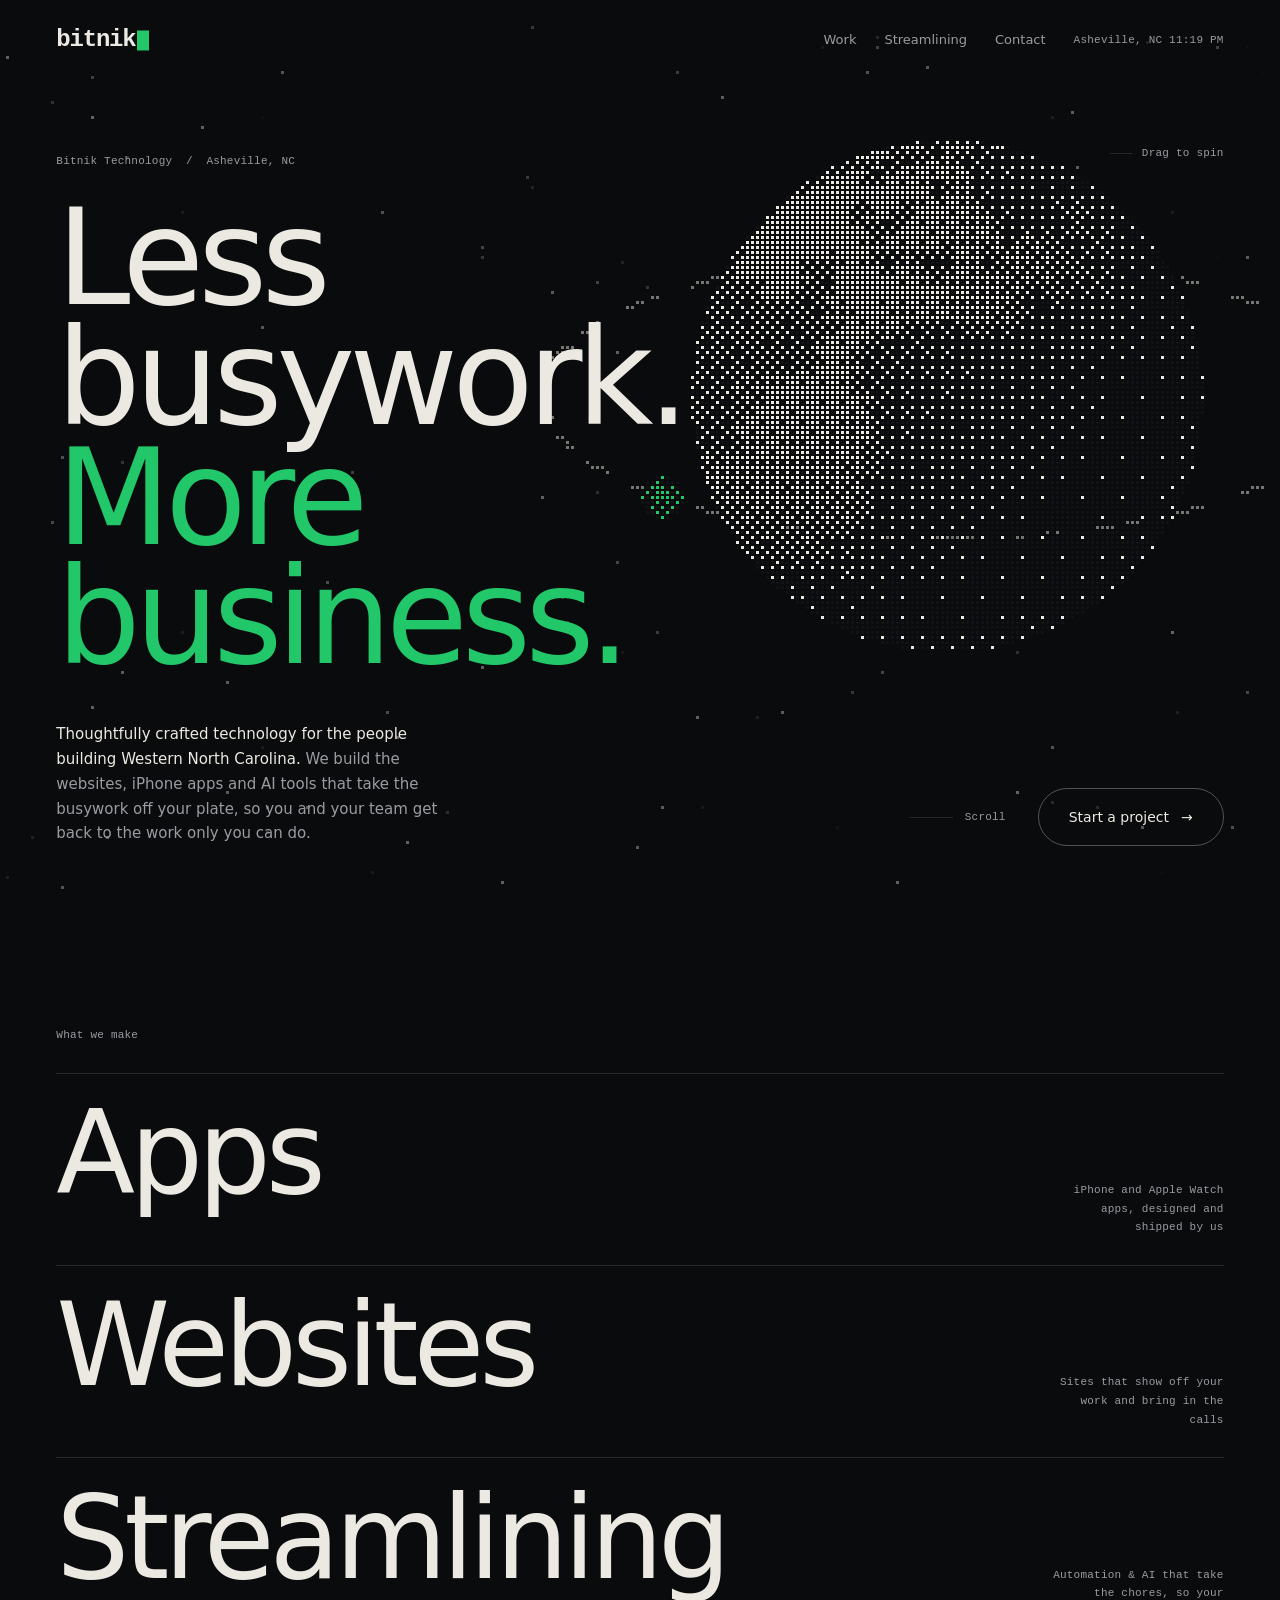
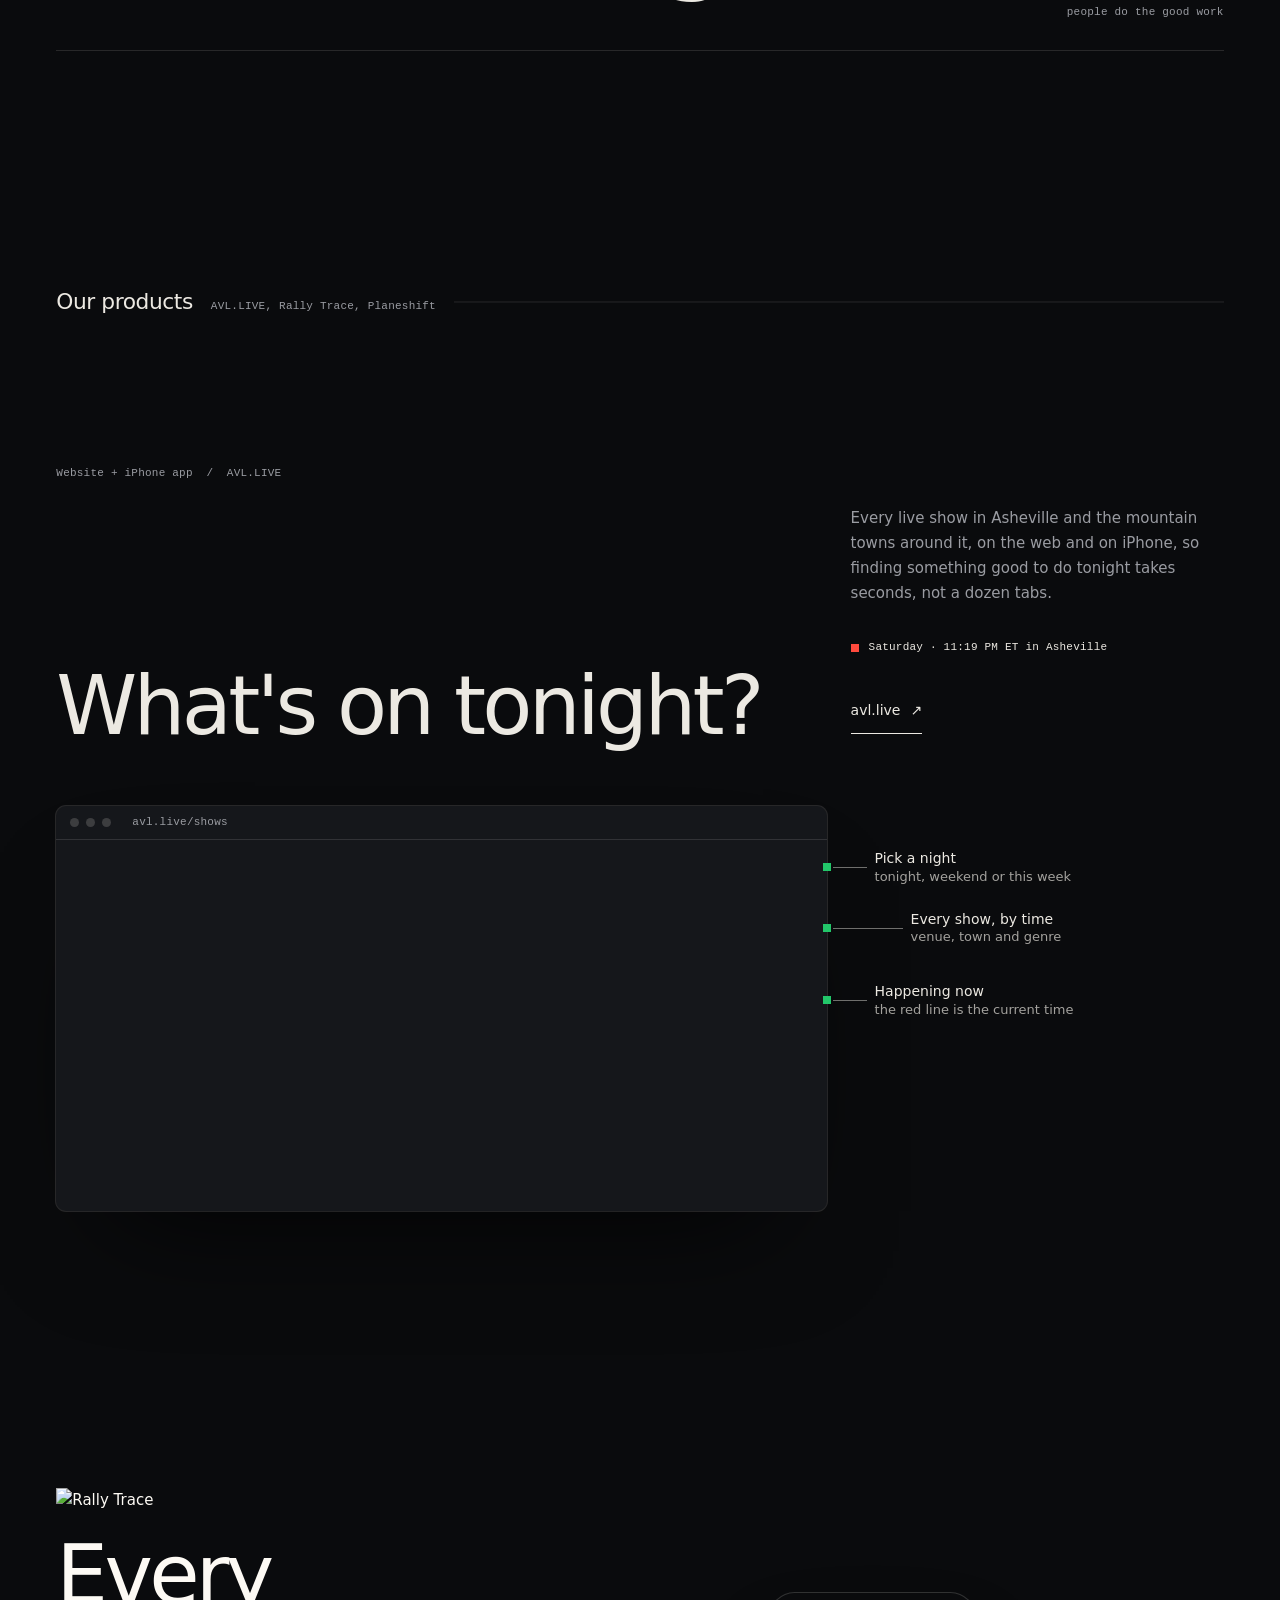
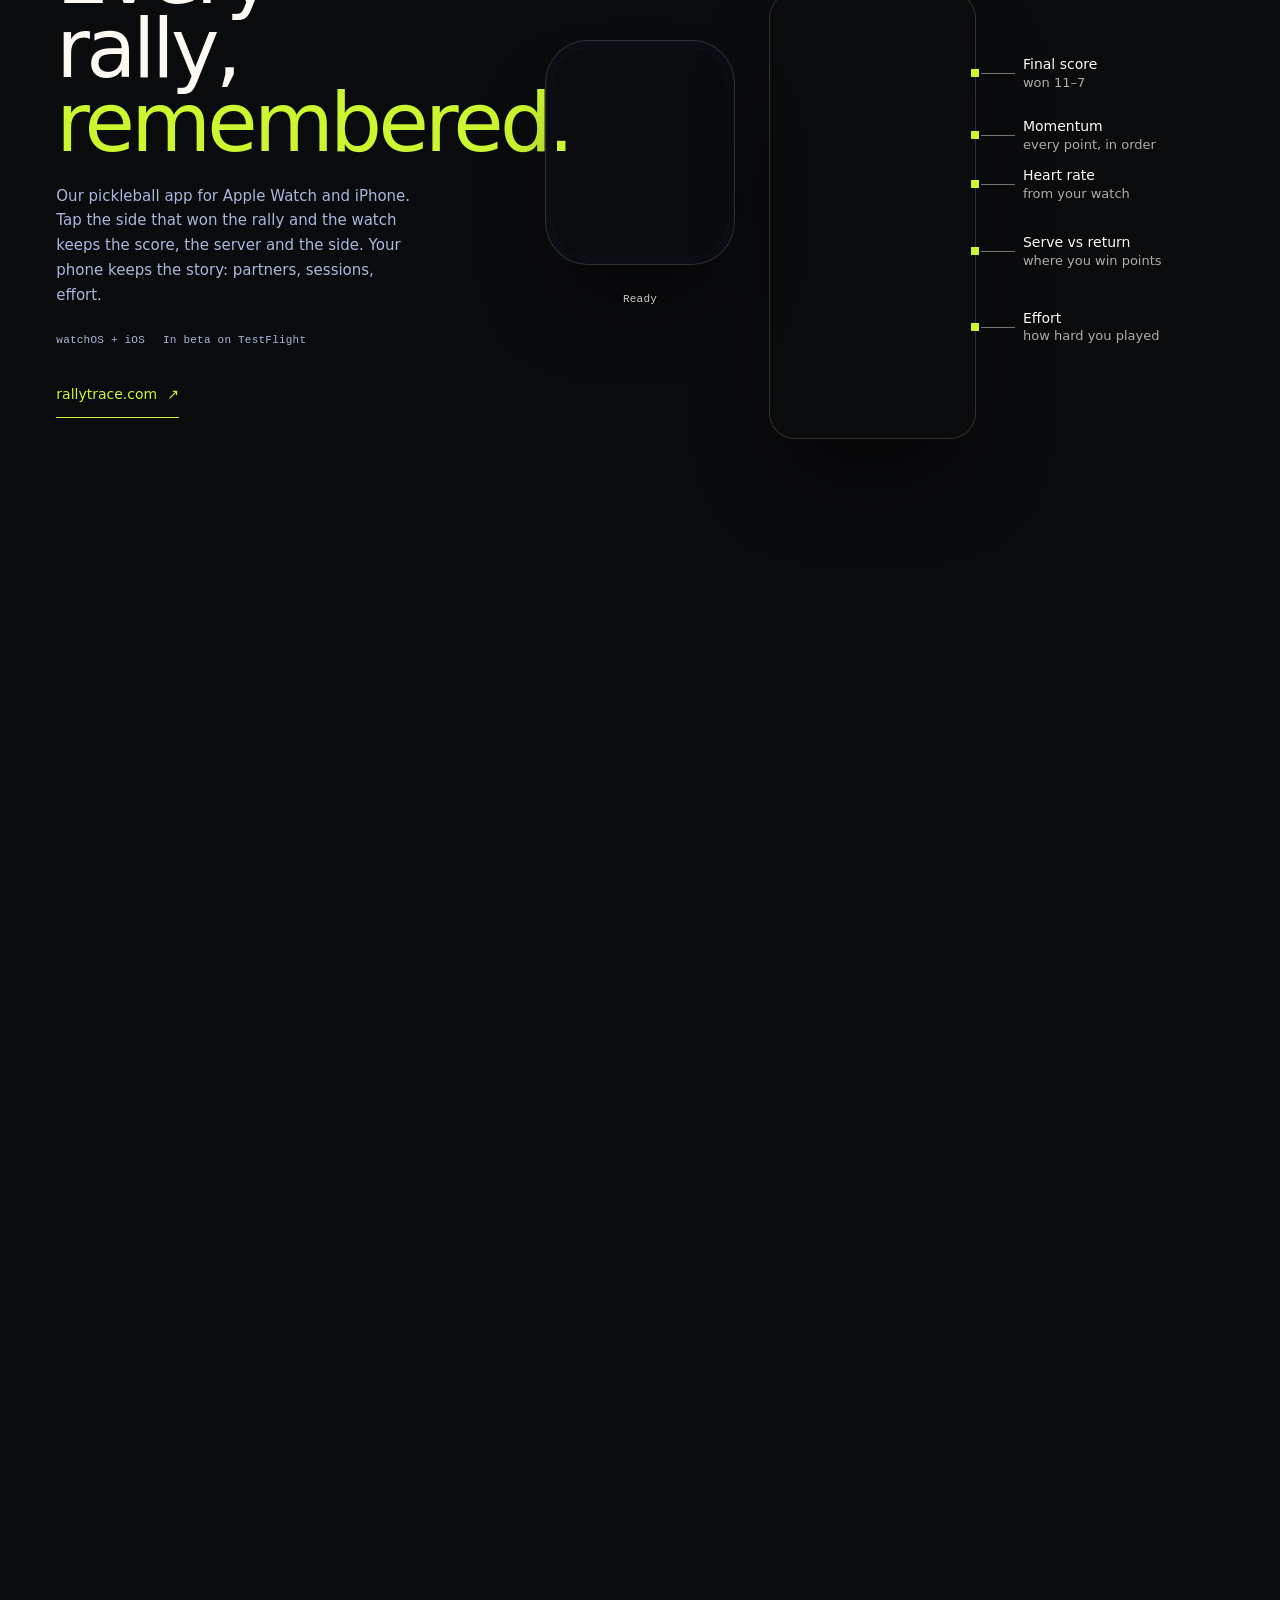
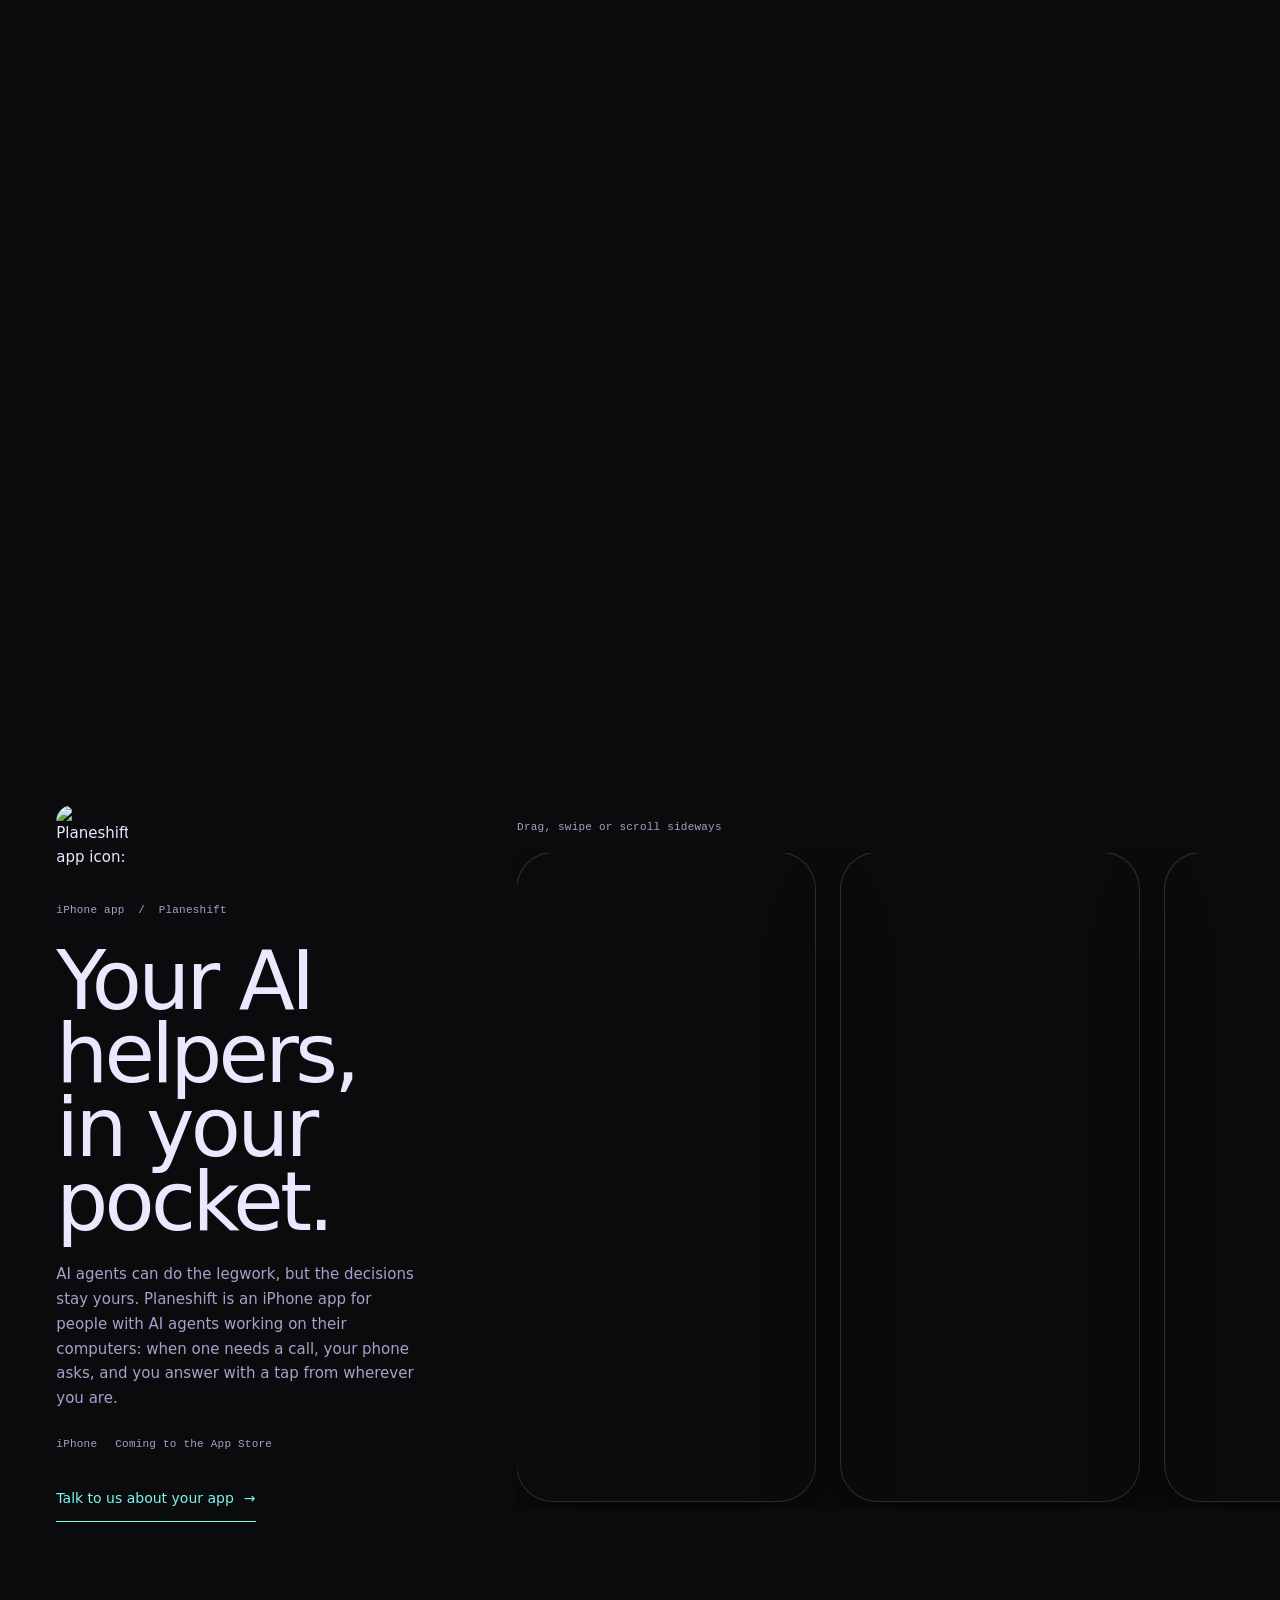
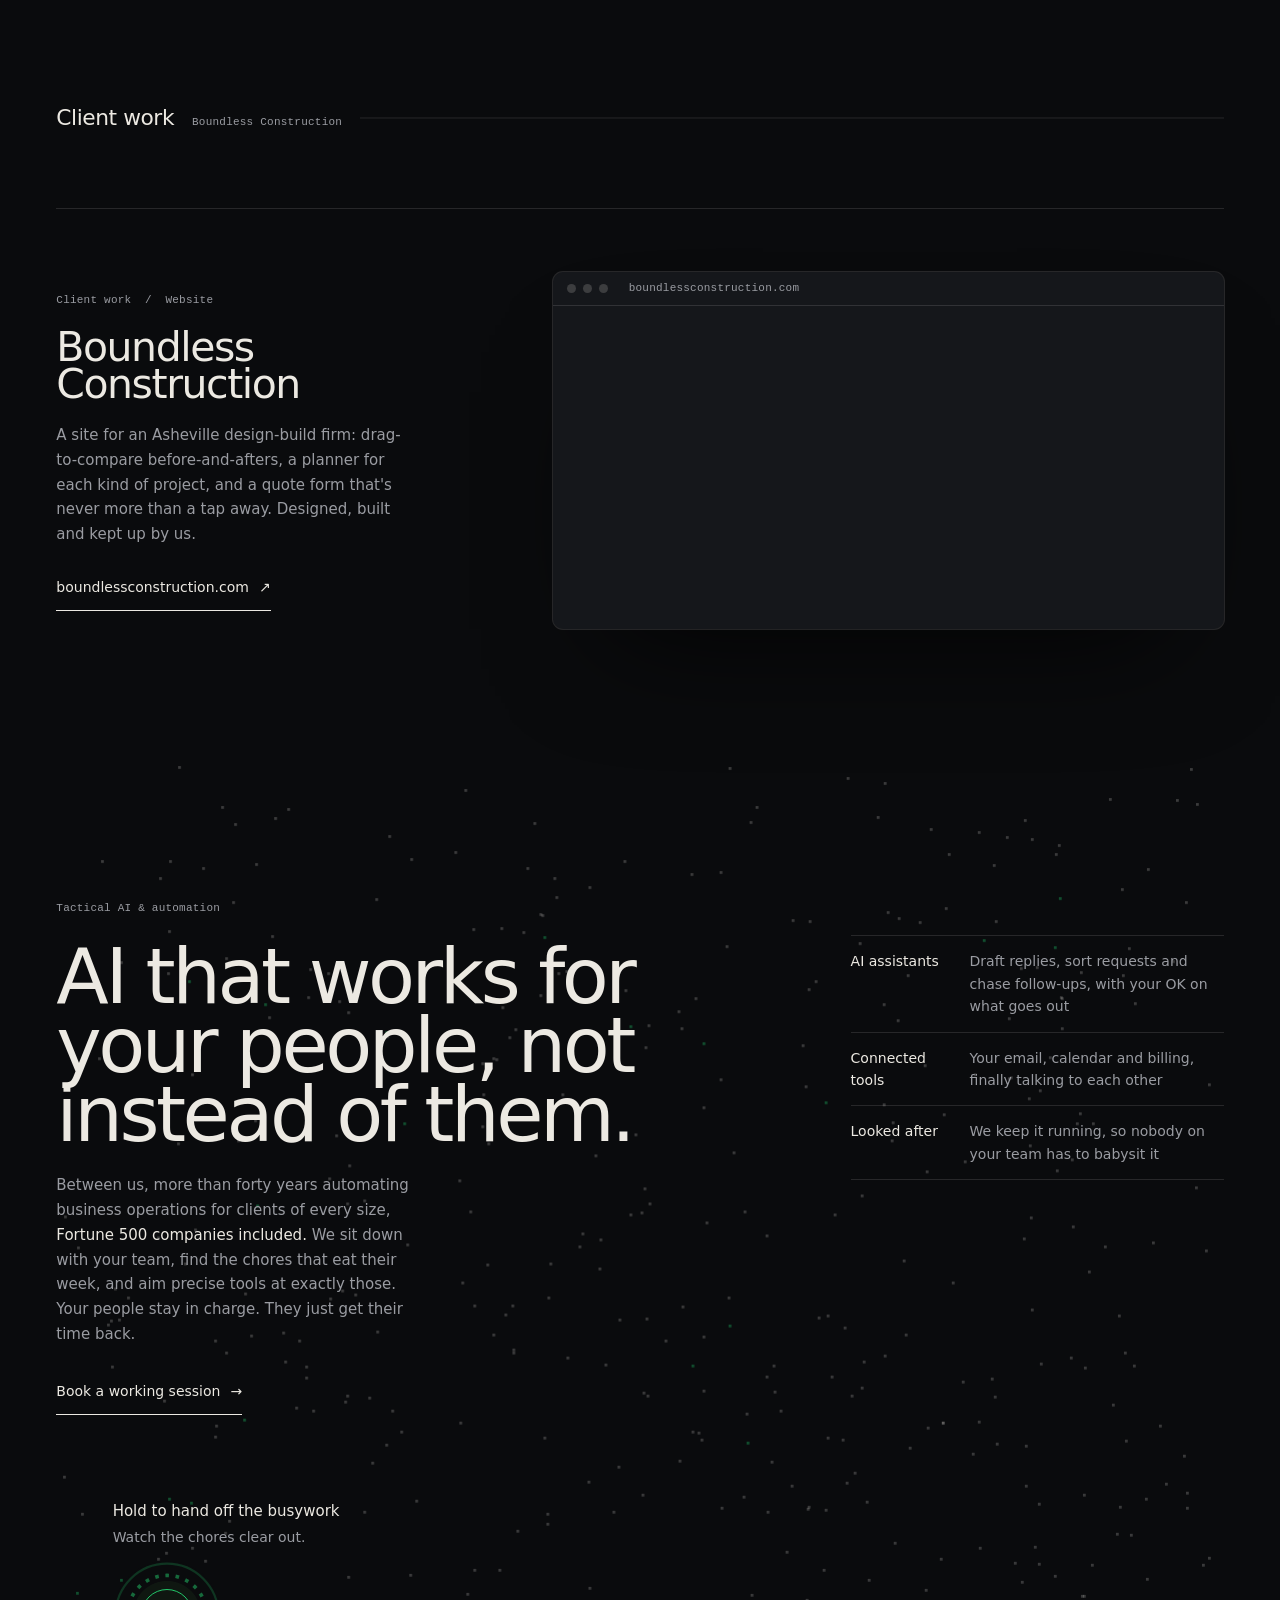
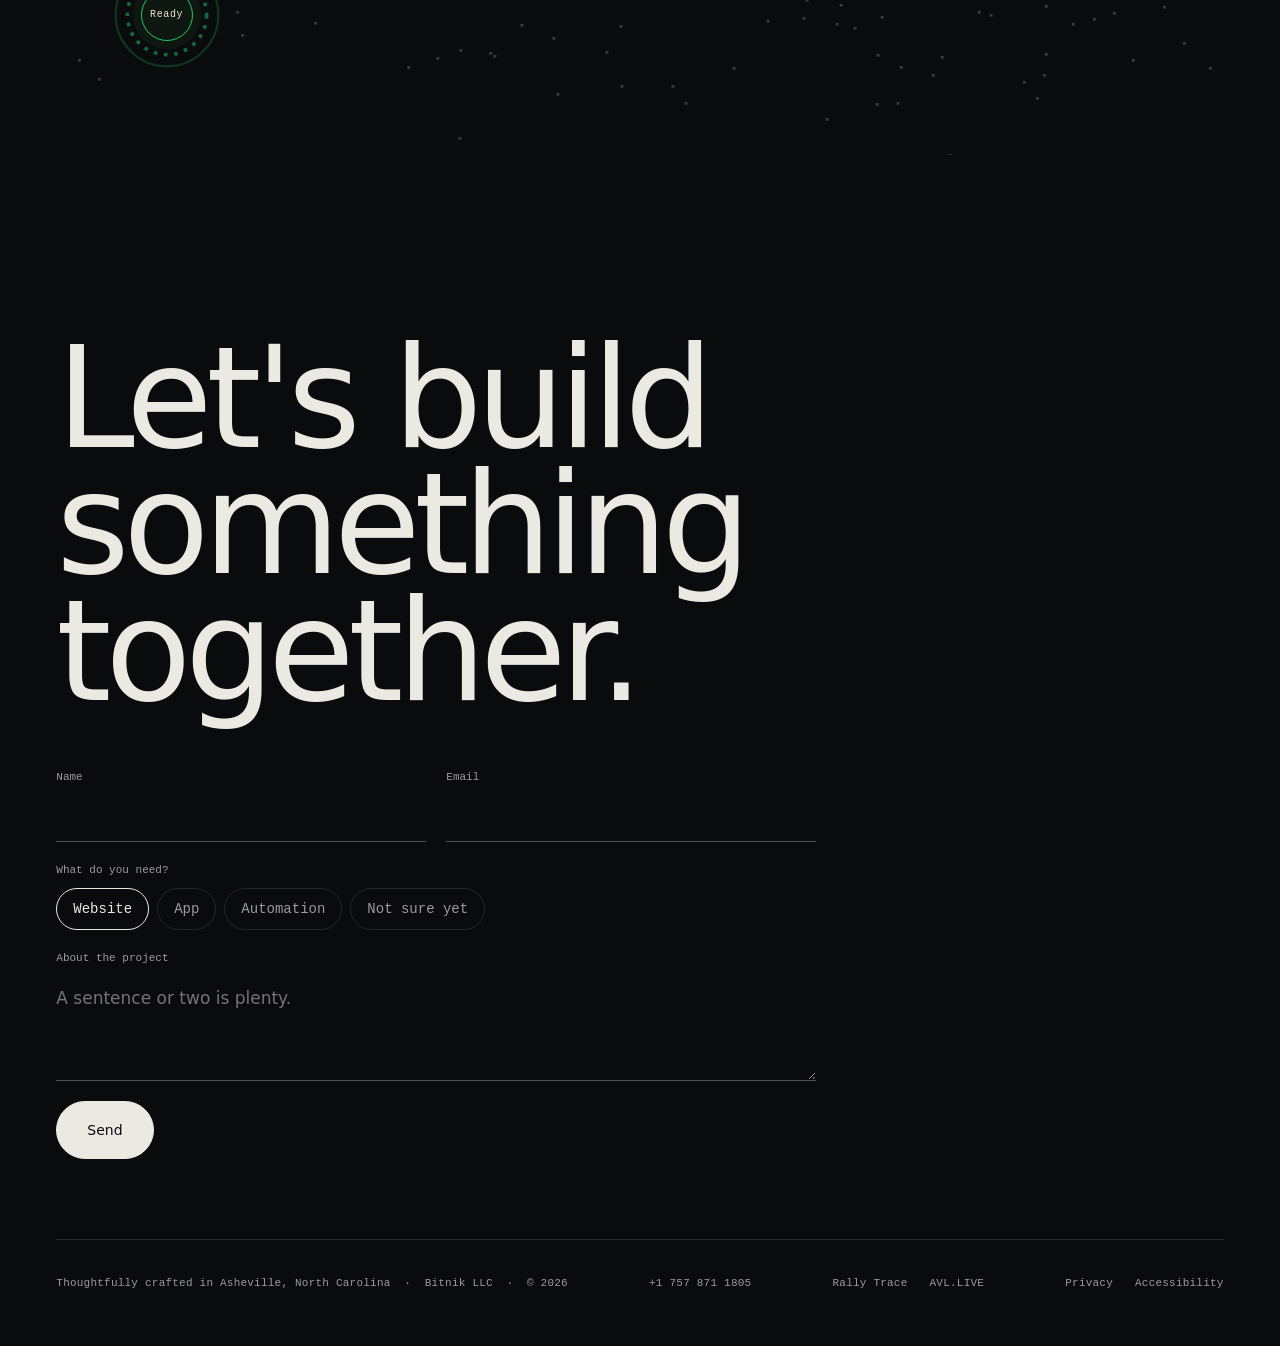
==== public/index.html @ 66657f2f "Hero: dragging the globe never selects text; selected display type changes colour instead of drawing" ====
<!doctype html>
<html lang="en">
<head>
<meta charset="utf-8">
<meta name="viewport" content="width=device-width, initial-scale=1, viewport-fit=cover">
<title>Bitnik Technology · Asheville, NC</title>
<meta name="description" content="Thoughtfully crafted technology for the people building Western North Carolina: websites, iPhone apps and practical AI from a small studio of engineers in Asheville.">
<link rel="preload" href="/fonts/hubot-sans-latin-500-normal.woff2" as="font" type="font/woff2" crossorigin>
<link rel="preload" href="/fonts/mona-sans-latin-400-normal.woff2" as="font" type="font/woff2" crossorigin>
<style>
@font-face{font-family:'Hubot Sans';font-style:normal;font-weight:500;font-display:swap;src:url(/fonts/hubot-sans-latin-500-normal.woff2) format('woff2')}
@font-face{font-family:'Mona Sans';font-style:normal;font-weight:400;font-display:swap;src:url(/fonts/mona-sans-latin-400-normal.woff2) format('woff2')}
@font-face{font-family:'Mona Sans';font-style:normal;font-weight:500;font-display:swap;src:url(/fonts/mona-sans-latin-500-normal.woff2) format('woff2')}
@font-face{font-family:'JetBrains Mono';font-style:normal;font-weight:400;font-display:swap;src:url(/fonts/jetbrains-mono-latin-400-normal.woff2) format('woff2')}
@font-face{font-family:'JetBrains Mono';font-style:normal;font-weight:700;font-display:swap;src:url(/fonts/jetbrains-mono-latin-700-normal.woff2) format('woff2')}
</style>
<style>
/* Layout: a 12-column editorial grid with wide gutters. Every scene fills the viewport and holds one idea;
   oversized display type sits against 14-15px body; full-height media breaks the grid at the right edge. */
:root{
  --ground:#0A0B0D;          /* deep near-black, a touch of blue */
  --ground-2:#121418;
  --ink:#ECE9E2;             /* warm off-white */
  --mute:#9A9CA2;
  --rule:rgba(236,233,226,.13);
  --accent:#22C76A;          /* the one accent: the logo's cursor green */
  --rt-navy:#011852; --rt-lime:#CCF62F; --rt-cream:#FDFAF4; --rt-mute:#A9B8DD;
  --ps-ground:#0F0A1F; --ps-ink:#ECE6FF; --ps-mute:#A99FC9; --ps-cy:#7FF5EC;
  --display:'Hubot Sans','Mona Sans',ui-sans-serif,system-ui,-apple-system,'Segoe UI',sans-serif;
  --sans:'Mona Sans',ui-sans-serif,system-ui,-apple-system,'Segoe UI',sans-serif;
  --mono:'JetBrains Mono',ui-monospace,SFMono-Regular,Menlo,monospace;
  --g:clamp(16px,4.4vw,72px);
  --ease:cubic-bezier(.16,1,.3,1);
  --ease-io:cubic-bezier(.7,0,.12,1);
  --bg:var(--ground);
  color-scheme:dark;
}
html{background:var(--bg);transition:background-color 1.1s var(--ease)}
@media (prefers-reduced-motion:no-preference){html{scroll-behavior:smooth}}
body{margin:0;background:transparent;color:var(--ink);font-family:var(--sans);font-size:15px;line-height:1.6;-webkit-font-smoothing:antialiased;-moz-osx-font-smoothing:grayscale;overflow-x:clip}
*{box-sizing:border-box}
img{max-width:100%;display:block}
a{color:inherit;text-decoration:none}
::selection{background:var(--accent);color:var(--ground)}
:focus-visible{outline:1px solid var(--accent);outline-offset:6px}
.wrap{padding-left:max(var(--g),env(safe-area-inset-left,0px));padding-right:max(var(--g),env(safe-area-inset-right,0px))}
.grid{display:grid;grid-template-columns:repeat(12,minmax(0,1fr));column-gap:24px}
.mono{font-family:var(--mono);font-size:11px;line-height:1.7;letter-spacing:.02em;font-weight:400}
.mute{color:var(--mute)}
.display{font-family:var(--display);font-weight:500;letter-spacing:-.045em;line-height:.9;margin:0;text-wrap:balance}
.body{margin:0;max-width:38ch;font-size:15px;line-height:1.65;color:var(--mute)}
.body b{color:var(--ink);font-weight:500}

/* ---------- nav ---------- */
.nav{position:fixed;z-index:50;top:0;left:0;right:0;display:flex;align-items:center;justify-content:space-between;gap:24px;padding-top:calc(18px + env(safe-area-inset-top,0px));padding-bottom:18px;transition:transform .9s var(--ease)}
.nav.up{transform:translateY(-110%)}
.brand{display:inline-flex;align-items:center;min-height:44px;font-family:var(--mono);font-weight:700;font-size:24px;letter-spacing:-.05em;line-height:1}
.blk{display:inline-block;width:.48em;height:.83em;margin-left:.08em;background:var(--accent);transform:translateY(.02em)}
.brand:hover .blk{animation:blink 1.06s steps(1) infinite}
@keyframes blink{50%{opacity:0}}
.navr{display:flex;align-items:center;gap:28px}
.navr a{display:inline-flex;align-items:center;min-height:44px;font-size:13px;color:var(--mute);transition:color .5s var(--ease)}
.navr a:hover{color:var(--ink)}
.clock{color:var(--mute);white-space:nowrap}
@media (max-width:760px){.navr .hide-s{display:none}.clock{display:none}}

/* ---------- hero ---------- */
.hero{position:relative;min-height:max(640px,100svh);overflow:hidden;isolation:isolate;display:flex;flex-direction:column;justify-content:flex-end;padding-block:120px clamp(28px,6vh,72px)}
#gl{position:absolute;inset:0;width:100%;height:100%;z-index:-1;display:block;image-rendering:pixelated}
.hero{cursor:grab;touch-action:pan-y}
.hero.spin{cursor:grabbing;-webkit-user-select:none;user-select:none}
/* Display type sets its lines tighter than their boxes, so a highlight box on one line would paint over
   the line above. Selected display text changes colour instead: ink turns green, green turns ink. */
.display::selection,.display *::selection{background:transparent;color:var(--accent)}
.display em::selection{color:var(--ink)}
.hero .grid{cursor:auto}
.spinhint{position:absolute;right:max(var(--g),env(safe-area-inset-right,0px));top:clamp(96px,16vh,150px);margin:0;color:var(--mute);display:flex;align-items:center;gap:10px;pointer-events:none}
.spinhint i{width:22px;height:1px;background:var(--rule)}
@media (max-width:900px){.spinhint{display:none}}
.hero .eyebrow{grid-column:1 / span 6;margin:0 0 clamp(20px,3vh,36px);color:var(--mute)}
.hero h1{grid-column:1 / span 12;font-size:clamp(54px,10.4vw,204px);max-width:5.4em}
.hero h1 em{font-style:normal;color:var(--accent)}
.hero .aside{grid-column:1 / span 12;display:flex;flex-wrap:wrap;align-items:flex-end;justify-content:space-between;gap:28px 48px;margin-top:clamp(28px,5vh,56px)}
.hero .aside .body{max-width:40ch}
.cue{display:flex;align-items:center;gap:12px;color:var(--mute)}
.cue i{display:block;width:44px;height:1px;background:var(--rule);position:relative;overflow:hidden}
.cue i::after{content:"";position:absolute;inset:0;background:var(--ink);transform:translateX(-100%);animation:cue 2.6s var(--ease-io) infinite}
@keyframes cue{60%,100%{transform:translateX(100%)}}

/* ---------- buttons ---------- */
.btn{position:relative;display:inline-flex;align-items:center;justify-content:center;gap:12px;min-height:58px;padding:0 30px;border-radius:999px;border:1px solid rgba(236,233,226,.32);font-size:14px;font-weight:500;color:var(--ink);overflow:hidden;isolation:isolate;white-space:nowrap;cursor:pointer;background:transparent;font-family:var(--sans);transition:border-color .6s var(--ease),color .6s var(--ease)}
.btn::before{content:"";position:absolute;left:-10%;right:-10%;top:0;height:120%;z-index:-1;background:var(--ink);border-radius:50% 50% 0 0/100% 100% 0 0;transform:translateY(102%);transition:transform .9s var(--ease),border-radius .9s var(--ease)}
.btn:hover{color:var(--ground);border-color:var(--ink)}
.btn:hover::before{transform:translateY(-8%);border-radius:0}
.btn .mi{display:inline-flex;align-items:center;gap:12px;transition:transform .9s var(--ease)}
.btn .ar{display:inline-block;transition:transform .8s var(--ease)}
.btn:hover .ar{transform:translateX(5px)}
.btn.solid{background:var(--ink);color:var(--ground);border-color:var(--ink)}
.btn.solid::before{background:var(--accent)}
.link{display:inline-flex;align-items:center;gap:10px;min-height:44px;font-size:14px;font-weight:500;border-bottom:1px solid currentColor;padding-bottom:2px;line-height:1.2;align-self:flex-start;transition:gap .6s var(--ease)}
.link:hover{gap:16px}

/* ---------- statement ---------- */
.statement{min-height:100svh;display:flex;align-items:center;padding-block:120px}
.statement p{grid-column:2 / span 10;margin:0;font-family:var(--display);font-weight:400;font-size:clamp(30px,4.3vw,70px);line-height:1.06;letter-spacing:-.03em;text-wrap:balance}
.statement .sw{transition:none}
@media (max-width:900px){.statement p{grid-column:1 / span 12}}

/* ---------- index ---------- */
.index{padding-block:clamp(80px,14vh,160px)}
.index .lbl{grid-column:1 / span 12;margin:0 0 28px;color:var(--mute)}
.rows{grid-column:1 / span 12;border-top:1px solid var(--rule);list-style:none;margin:0;padding:0}
.rows li{border-bottom:1px solid var(--rule)}
.row{display:flex;align-items:baseline;justify-content:space-between;gap:24px;padding:clamp(14px,2.2vw,30px) 0;min-height:44px}
.row .display{font-size:clamp(46px,9vw,150px);transition:transform 1s var(--ease),color .6s var(--ease)}
.row .mono{text-align:right;max-width:26ch;color:var(--mute);transition:color .6s var(--ease)}
.rows:hover .row .display{color:rgba(236,233,226,.32)}
.rows .row:hover .display{color:var(--ink);transform:translateX(clamp(8px,1.4vw,24px))}
.rows .row:hover .mono{color:var(--ink)}
@media (max-width:640px){.row{flex-direction:column;gap:6px}.row .mono{text-align:left}}
/* ---------- chapter + case scaffolding ---------- */
.chapter{padding-block:clamp(70px,12vh,140px) 0}
.chapter h2{grid-column:1 / span 12;font-size:clamp(20px,1.7vw,26px);font-family:var(--display);font-weight:500;letter-spacing:-.02em;margin:0;display:flex;align-items:baseline;gap:18px}
.chapter h2 .mono{color:var(--mute);font-weight:400}
.chapter h2::after{content:"";flex:1;height:1px;background:var(--rule);transform:translateY(-.3em)}
.case{position:relative}
.ctext{display:flex;flex-direction:column;gap:24px}
.ctext .tag{color:var(--mute);margin:0}
.ctext h3{font-size:clamp(46px,6.4vw,112px)}
.meta{display:flex;flex-wrap:wrap;gap:8px 18px;color:var(--mute);margin:0}

/* Client work */
.frame{border-radius:10px;overflow:hidden;background:#15171b;box-shadow:0 0 0 1px var(--rule),0 60px 120px -60px rgba(0,0,0,.9)}
.frame .bar{display:flex;align-items:center;gap:7px;height:34px;padding:0 14px;border-bottom:1px solid var(--rule)}
.frame .bar i{width:9px;height:9px;border-radius:50%;background:rgba(236,233,226,.18)}
.frame .bar span{margin-left:14px;color:var(--mute)}
.frame img{width:100%;height:auto}
.avl .callwrap{grid-column:1 / span 8;margin-top:clamp(40px,7vh,80px)}
.avl .frame{margin-top:0!important}
.client{padding-block:clamp(40px,8vh,90px) clamp(90px,14vh,160px)}
.client .grid{align-items:center;row-gap:32px;border-top:1px solid var(--rule);padding-top:clamp(40px,7vh,72px)}
.cl-text{grid-column:1 / span 4;display:flex;flex-direction:column;gap:20px}
.cl-text .tag{margin:0;color:var(--mute)}
.cl-text h3{font-size:clamp(30px,3.2vw,52px);letter-spacing:-.035em}
.cl-frame{grid-column:6 / span 7}
@media (max-width:900px){.cl-text,.cl-frame,.avl .frame,.avl .callwrap{grid-column:1 / span 12}}

/* AVL.LIVE */
.avl{padding-block:clamp(90px,16vh,180px) clamp(40px,8vh,90px)}
.avl .ctext{grid-column:1 / span 12;display:grid;grid-template-columns:repeat(12,minmax(0,1fr));column-gap:24px;row-gap:24px;align-items:end}
.avl .ctext .tag{grid-column:1 / span 12}
.avl h3{grid-column:1 / span 8}
.avl .side{grid-column:9 / span 4;display:flex;flex-direction:column;gap:22px;padding-bottom:.6em}
.live{display:inline-flex;align-items:center;gap:10px;color:var(--ink)}
.live i{width:8px;height:8px;background:#FF4A3D}
.avl .frame{margin-top:clamp(40px,7vh,80px);transform-origin:50% 0}
@media (max-width:900px){.avl h3,.avl .side{grid-column:1 / span 12}}

/* Rally Trace */
.rt{background:var(--rt-navy);color:var(--rt-cream)}
.js .rt{background:transparent}
.rt-scroll{position:relative}
@media (min-width:901px){.rt-scroll{height:290svh}.rt-scroll .rt-stage{position:sticky;top:0;height:100svh;min-height:0}}
.rt-stage{min-height:100svh;display:grid;grid-template-columns:repeat(12,minmax(0,1fr));column-gap:24px;align-items:center;padding-block:100px 60px}
.rt .ctext{grid-column:1 / span 4}
.rt .ctext .tag,.rt .meta,.rt .body{color:var(--rt-mute)}
.rt .ctext h3 em{font-style:normal;color:var(--rt-lime)}
.rt-logo{height:26px;width:auto}
.rt .link{color:var(--rt-lime)}
.watch{grid-column:6 / span 2;justify-self:center;width:min(100%,220px);display:flex;flex-direction:column;align-items:center;gap:22px}
.wstack{position:relative;width:100%;aspect-ratio:416/496;border-radius:20%/17%;overflow:hidden;box-shadow:0 0 0 7px #0b0d14,0 0 0 8px rgba(253,250,244,.16),0 50px 90px -30px rgba(0,0,0,.8)}
.wstack img{position:absolute;inset:0;width:100%;height:100%;opacity:0;transition:opacity .45s var(--ease)}
.wstack img.on{opacity:1}
.score{display:flex;flex-direction:column;align-items:center;gap:2px;color:var(--rt-mute);min-height:3.4em;text-align:center}
.score span{display:none}
.score span.on{display:block;color:var(--rt-cream)}
.phones{grid-column:8 / span 5;position:relative;height:min(80svh,740px)}
.ph{position:absolute;width:min(17vw,250px);border-radius:12%/5.6%;overflow:hidden;box-shadow:0 0 0 1px rgba(253,250,244,.16),0 50px 90px -30px rgba(0,0,0,.75)}
.ph img{width:100%;height:auto}
.rt-call{position:absolute;left:4%;top:3%;width:min(16vw,240px)}
.rt-call .ph{position:relative;width:100%}
.ph.p2{right:0;top:22%}
@media (max-width:900px){
  .rt-stage{grid-template-columns:repeat(2,minmax(0,1fr));row-gap:48px;padding-block:90px 70px}
  .rt .ctext{grid-column:1 / span 2}
  .watch{grid-column:1;width:100%}
  .phones{grid-column:2;height:auto;display:flex;flex-direction:column;gap:16px}
  .rt-call{position:relative;left:auto;top:auto;width:100%}
  .ph{position:relative;width:100%;right:auto!important;top:auto!important}
  .ph.p2{display:none}
}

/* Planeshift */
.ps{background:var(--ps-ground);color:var(--ps-ink);overflow:hidden}
.js .ps{background:transparent}
.ps-stage{min-height:100svh;display:flex;align-items:center;gap:clamp(40px,6vw,96px);padding-block:100px 60px}
.ps .ctext{flex:0 0 min(30vw,420px)}
.ps .ctext .tag,.ps .body,.ps .meta{color:var(--ps-mute)}
.ps-icon{width:72px;height:72px;border-radius:17px}
.ps .link{color:var(--ps-cy)}
.tclip{flex:1;min-width:0;align-self:stretch;display:flex;align-items:center}
.tclip{flex-direction:column;align-items:stretch;justify-content:center;gap:16px;margin-right:calc(-1 * max(var(--g),env(safe-area-inset-right,0px)))}
.tclip .hint{color:var(--ps-mute);margin:0}
.track{display:flex;gap:clamp(18px,2vw,32px);min-width:0;overflow-x:auto;scroll-snap-type:x mandatory;padding-bottom:8px;padding-right:max(var(--g),env(safe-area-inset-right,0px));scrollbar-width:none;cursor:grab;overscroll-behavior-x:contain}
.track.drag{cursor:grabbing;scroll-snap-type:none}
.track.drag img{pointer-events:none}
.track::-webkit-scrollbar{display:none}
.track .ph{position:relative;flex:none;width:auto;height:min(72svh,680px);aspect-ratio:720/1564;scroll-snap-align:start;box-shadow:0 0 0 1px rgba(236,230,255,.16),0 50px 90px -30px rgba(0,0,0,.8)}
.track .ph img{width:100%;height:100%;object-fit:cover}
.track .note{flex:none;align-self:flex-end;width:200px;color:var(--ps-mute);padding-bottom:12px}
@media (max-width:900px){
  .ps-stage{flex-direction:column;align-items:stretch;gap:44px}
  .ps .ctext{flex:none}
  .track .ph{height:min(62svh,520px)}
}

/* Automation */
.ai{position:relative;overflow:hidden}
.ai-stage{position:relative;min-height:100svh;display:grid;grid-template-columns:repeat(12,minmax(0,1fr));column-gap:24px;align-content:start;padding-block:clamp(110px,16vh,170px) 340px}
#flow{position:absolute;inset:0;width:100%;height:100%;z-index:0;display:block}
.ai .ctext{grid-column:1 / span 7;position:relative;z-index:1}
.ai h3{font-size:clamp(44px,6vw,104px)}
.ai .caps{grid-column:9 / span 4;position:relative;z-index:1;list-style:none;margin:clamp(8px,4vh,48px) 0 0;padding:0;border-top:1px solid var(--rule);align-self:start}
.ai .caps li{display:flex;gap:14px;padding:14px 0;border-bottom:1px solid var(--rule);font-size:14px;color:var(--mute)}
.ai .caps li b{font-weight:500;color:var(--ink);min-width:7.5em}
.lanes{position:absolute;right:max(var(--g),env(safe-area-inset-right,0px));top:0;bottom:0;z-index:1;pointer-events:none}
.lanes span{position:absolute;right:0;white-space:nowrap;color:var(--mute);transform:translateY(-130%);opacity:var(--lanes,1);transition:opacity .4s}
.lanes span b{font-weight:400;color:var(--accent)}
@media (max-width:900px){
  .ai .ctext,.ai .caps{grid-column:1 / span 12}
  .ai .caps{margin-top:32px}
  .ai-stage{padding-bottom:300px}
}

/* Contact */
.contact{padding-block:clamp(110px,20vh,220px) 40px;min-height:100svh;display:flex;flex-direction:column;justify-content:space-between;gap:80px}
.contact h2{grid-column:1 / span 12;font-size:clamp(54px,11vw,210px);max-width:8.4em}
.contact .act{grid-column:1 / span 12;display:flex;flex-wrap:wrap;align-items:center;gap:20px 32px;margin-top:clamp(36px,6vh,64px)}
.pform,.pdone{width:100%;max-width:760px;display:flex;flex-direction:column;gap:20px}
[hidden]{display:none!important}
.f2{display:grid;grid-template-columns:1fr 1fr;gap:20px}
.fld{display:flex;flex-direction:column;gap:8px;border:0;margin:0;padding:0;min-width:0}
.fld label,.fld legend{font-family:var(--mono);font-size:11px;color:var(--mute);padding:0}
.fld input:not([type=radio]),.fld textarea{width:100%;min-height:48px;padding:12px 0;border:0;border-bottom:1px solid rgba(236,233,226,.32);background:transparent;color:var(--ink);font-family:var(--sans);font-size:17px;resize:vertical;border-radius:0}
.fld input:focus,.fld textarea:focus{outline:none;border-bottom-color:var(--accent);box-shadow:0 1px 0 0 var(--accent)}
.fld [aria-invalid=true]{border-bottom-color:#FF6B6B}
.kinds{flex-direction:row;flex-wrap:wrap;gap:8px}
.kinds legend{width:100%;margin-bottom:8px}
.kinds label{position:relative;cursor:pointer}
.kinds input{position:absolute;opacity:0;inset:0;margin:0;cursor:pointer}
.kinds span{display:inline-flex;align-items:center;min-height:42px;padding:0 16px;border:1px solid var(--rule);border-radius:999px;font-size:14px;color:var(--mute);transition:all .25s}
.kinds input:checked+span{border-color:var(--ink);color:var(--ink)}
.kinds input:focus-visible+span{outline:1px solid var(--accent);outline-offset:3px}
.fsend{display:flex;align-items:center;gap:18px;flex-wrap:wrap}
.fstat{font-family:var(--mono);font-size:12px;color:#FF9C9C}
.pd-h{font-family:var(--display);font-size:clamp(28px,3vw,46px);letter-spacing:-.035em}
.pd-b{color:var(--mute)}
.pagain{align-self:flex-start;min-height:44px;background:none;border:0;border-bottom:1px solid currentColor;padding:0;font-size:14px;cursor:pointer;color:var(--ink)}
@media (max-width:640px){.f2{grid-template-columns:1fr}}
.contact .addr{font-family:var(--display);font-size:clamp(22px,2.4vw,36px);letter-spacing:-.03em;user-select:all;-webkit-user-select:all}
.contact .phone{color:var(--mute);user-select:all;-webkit-user-select:all}
.foot{display:flex;flex-wrap:wrap;justify-content:space-between;align-items:center;gap:8px 24px;border-top:1px solid var(--rule);padding-top:22px;color:var(--mute)}
.foot nav{display:flex;flex-wrap:wrap;gap:6px 22px}
.foot a{display:inline-flex;align-items:center;min-height:44px;transition:color .5s var(--ease)}
.foot a:hover{color:var(--ink)}

.mk{position:absolute;left:0;top:var(--y);width:8px;height:8px;margin-top:-4px;background:var(--accent);z-index:3;pointer-events:none}
.callwrap{position:relative}
.cl{position:absolute;left:100%;top:var(--y);width:0;height:0;pointer-events:none}
.cl::before{content:"";position:absolute;left:-4px;top:-4px;width:8px;height:8px;background:var(--accent)}
.cl i{position:absolute;left:6px;top:0;width:var(--reach,34px);height:1px;background:currentColor;opacity:.45}
.cl b{position:absolute;left:calc(var(--reach,34px) + 14px);top:0;transform:translateY(-50%);white-space:nowrap;font-weight:500;font-size:14px;line-height:1.35}
.cl b small{display:block;font-weight:400;font-size:13px;opacity:.68}
.rt .cl::before{background:var(--rt-lime)}
.callwrap+.feat,.callwrap>.feat{display:none}
@media (max-width:900px){.cl{display:none}.callwrap+.feat,.callwrap>.feat{display:grid;margin-top:18px}}
.feat{list-style:none;margin:0;padding:0;display:grid;gap:9px}
.feat li{position:relative;padding-left:18px;font-size:14px;line-height:1.45;color:inherit}
.feat li::before{content:"";position:absolute;left:0;top:.45em;width:7px;height:7px;background:var(--accent)}
.feat li small{display:block;font-size:13px;opacity:.68}
.avl .feat{grid-column:1 / span 12;grid-template-columns:1fr;gap:12px}
.rt .feat li::before,.rt .mk{background:var(--rt-lime)}
@media (max-width:900px){.avl .feat{grid-column:1 / span 12;grid-template-columns:1fr}}
.dial-dock{position:absolute;z-index:2;left:max(var(--g),env(safe-area-inset-left,0px));bottom:86px;display:flex;flex-direction:column;align-items:flex-start;gap:14px}
.dial-dock .dial-read{position:absolute;left:0;bottom:calc(100% + 12px);width:max-content;max-width:min(320px,70vw)}
@media (max-width:900px){.dial-dock{bottom:56px}.dial{width:96px;height:96px}.dial .core{inset:25px}.dial-dock .dial-read{bottom:calc(100% + 44px)}}
.dial{position:relative;flex:none;width:108px;height:108px;border-radius:50%;border:0;padding:0;background:radial-gradient(circle,#0f1711 0 44%,var(--ground) 45%);cursor:pointer;touch-action:manipulation;-webkit-touch-callout:none;-webkit-user-select:none;user-select:none;-webkit-tap-highlight-color:transparent}
.dial svg{position:absolute;inset:0;width:100%;height:100%;overflow:visible}
.dial .trk{fill:none;stroke:rgba(34,199,106,.22);stroke-width:2.5}
.dial .prog{fill:none;stroke:var(--accent);stroke-width:2.5;stroke-dasharray:1;stroke-dashoffset:1;transform:rotate(-90deg);transform-origin:60px 60px;transition:stroke-dashoffset .25s ease-out}
.dial.holding .prog{stroke-dashoffset:0;transition:stroke-dashoffset .9s linear}
.dial .segs{fill:none;stroke:rgba(34,199,106,.5);stroke-width:4;stroke-dasharray:4 7.4;transform-origin:60px 60px}
@media (prefers-reduced-motion:no-preference){.dial .segs{animation:dspin 16s linear infinite}.dial.holding .segs{animation-duration:1.4s}}
@keyframes dspin{to{transform:rotate(360deg)}}
.dial .core{position:absolute;inset:28px;border-radius:50%;display:grid;place-items:center;border:1.5px solid var(--accent);color:var(--ink);font-family:var(--mono);font-size:10px;letter-spacing:.06em;transition:background-color .2s,color .2s,transform .2s}
.dial.holding .core{transform:scale(.94)}
.dial.fired .core{background:var(--accent);color:var(--ground)}
.dial[disabled]{cursor:default}
.dial-read{margin:0;display:flex;flex-direction:column;gap:3px}
.dial-read b{font-weight:500;color:var(--ink);font-size:15px}
.dial-read span{color:var(--mute);font-size:14px}

/* dither-in: images resolve from coarse bits into the real thing */
.dz:not(.ph){position:relative}
.dz>img,.dz .dzi{transition:opacity .35s var(--ease)}
.dz.wait>img,.dz.wait .dzi{opacity:0}
.dz canvas.dq{position:absolute;left:0;right:0;bottom:0;width:100%;pointer-events:none;image-rendering:pixelated;image-rendering:crisp-edges;z-index:2}
@supports (animation-timeline: view()){
  @media (prefers-reduced-motion:no-preference){
    .avl .frame{animation:settle linear both;animation-timeline:view();animation-range:entry 0% cover 38%}
    @keyframes settle{from{transform:scale(.9) translateY(5%)}to{transform:none}}
    .hero .grid{animation:lift linear both;animation-timeline:scroll(root);animation-range:0px 100svh}
    @keyframes lift{to{transform:translateY(-14%)}}
    .contact h2{animation:lean linear both;animation-timeline:view();animation-range:entry 0% cover 45%}
    @keyframes lean{from{transform:translateY(10%)}to{transform:none}}
  }
}
@media (prefers-reduced-motion:reduce){
  *,*::before,*::after{animation:none!important;transition-duration:.01ms!important}
}
</style>
<meta name="theme-color" content="#0A0B0D">
<link rel="canonical" href="https://bitnik.tech/">
<link rel="icon" href="/favicon.svg" type="image/svg+xml">
<meta property="og:type" content="website">
<meta property="og:url" content="https://bitnik.tech/">
<meta property="og:title" content="Bitnik Technology">
<meta property="og:description" content="Thoughtfully crafted technology for the people building Western North Carolina. Websites, iPhone apps and AI that works for your people, not instead of them.">
<meta property="og:image" content="https://bitnik.tech/og.png">
<meta name="twitter:card" content="summary_large_image">
<style>.hp{position:absolute;left:-10000px;width:1px;height:1px;overflow:hidden}.skip{position:fixed;z-index:100;left:16px;top:-80px;padding:10px 14px;background:var(--ink);color:var(--ground);font-size:14px}.skip:focus{top:16px}.foot a{color:inherit}.fsend .btn[disabled]{opacity:.5;pointer-events:none}.tsbox:empty{display:none}</style>
</head>
<body>

<a class="skip" href="#work">Skip to the work</a>
<header class="nav wrap" id="nav">
  <a class="brand" href="#top" aria-label="bitnik, back to top">bitnik<span class="blk" aria-hidden="true"></span></a>
  <nav class="navr" aria-label="Primary">
    <a class="hide-s" href="#work-list">Work</a>
    <a class="hide-s" href="#ai">Streamlining</a>
    <a href="#contact">Contact</a>
    <span class="mono clock" id="clock">Asheville, NC</span>
  </nav>
</header>

<main>
  <section class="hero wrap" id="top" aria-label="Bitnik Technology">
    <canvas id="gl" aria-hidden="true"></canvas>
    <p class="mono spinhint" aria-hidden="true"><i></i>Drag to spin</p>
    <div class="grid">
      <p class="eyebrow mono">Bitnik Technology &nbsp;/&nbsp; Asheville, NC</p>
      <h1 class="display">Less busywork. <em>More business.</em></h1>
      <div class="aside">
        <p class="body"><b>Thoughtfully crafted technology for the people building Western North Carolina.</b> We build the websites, iPhone apps and AI tools that take the busywork off your plate, so you and your team get back to the work only you can do.</p>
        <div style="display:flex;align-items:center;gap:32px;flex-wrap:wrap">
          <span class="mono cue"><i></i>Scroll</span>
          <a class="btn" href="#contact"><span class="mi">Start a project <span class="ar">→</span></span></a>
        </div>
      </div>
    </div>
  </section>


  <section class="index wrap" id="work" aria-label="What we make">
    <div class="grid">
      <p class="lbl mono">What we make</p>
      <ul class="rows" id="rows">
        <li><a class="row" href="#rallytrace" data-prev="0"><span class="display">Apps</span><span class="mono">iPhone and Apple Watch apps, designed and shipped by us</span></a></li>
        <li><a class="row" href="#avl" data-prev="1"><span class="display">Websites</span><span class="mono">Sites that show off your work and bring in the calls</span></a></li>
        <li><a class="row" href="#ai" data-prev="2"><span class="display">Streamlining</span><span class="mono">Automation &amp; AI that take the chores, so your people do the good work</span></a></li>
      </ul>
    </div>
  </section>

  <!-- Work -->
  <div class="chapter wrap" id="work-list" data-ground="#0A0B0D"><div class="grid"><h2>Our products <span class="mono">AVL.LIVE, Rally Trace, Planeshift</span></h2></div></div>

  <section class="case avl wrap" id="avl" data-ground="#0A0B0D" aria-label="AVL.LIVE">
    <div class="grid">
      <div class="ctext">
        <p class="tag mono">Website + iPhone app &nbsp;/&nbsp; AVL.LIVE</p>
        <h3 class="display">What's on tonight?</h3>
        <div class="side">
          <p class="body">Every live show in Asheville and the mountain towns around it, on the web and on iPhone, so finding something good to do tonight takes seconds, not a dozen tabs.</p>
          <p class="mono live"><i aria-hidden="true"></i><span id="avlclock">Tonight in Asheville</span></p>
          <a class="link" href="https://avl.live/" target="_blank" rel="noopener">avl.live <span aria-hidden="true">↗</span></a>
        </div>
      </div>
      <div class="callwrap"><div class="frame" id="avlFrame">
        <div class="bar"><i></i><i></i><i></i><span class="mono">avl.live/shows</span></div>
        <div class="dz"><img src="/img/avl-site.webp" srcset="/img/avl-site-720.webp 720w, /img/avl-site-1080.webp 1080w, /img/avl-site.webp 1440w" sizes="(max-width:900px) calc(100vw - 32px), 56vw" width="1440" height="694" alt="The AVL.LIVE shows page: Thursday's listings by time, venue, city and genre, with a red bar marking the current time." loading="lazy" decoding="async"></div>
      </div>
        <span class="cl" style="--y:15%"><i></i><b>Pick a night<small>tonight, weekend or this week</small></b></span>
        <span class="cl" style="--y:48%"><i></i><b>Happening now<small>the red line is the current time</small></b></span>
        <span class="cl" style="--y:30%;--reach:70px"><i></i><b>Every show, by time<small>venue, town and genre</small></b></span>
      </div>
      <ul class="feat"><li>Pick a night<small>Tonight, weekend or this week</small></li><li>Every show, by time<small>Venue, town and genre</small></li><li>Happening now<small>The red line is the current time</small></li></ul>
    </div>
  </section>

  <section class="case rt wrap" id="rallytrace" data-ground="#011852" aria-label="Rally Trace">
    <div class="rt-scroll" id="rtScroll"><div class="rt-stage" id="rtStage">
      <div class="ctext">
        <img class="rt-logo" src="/img/rt-logo.svg" width="1057" height="648" alt="Rally Trace" style="width:auto">
        <h3 class="display">Every rally, <em>remembered.</em></h3>
        <p class="body">Our pickleball app for Apple Watch and iPhone. Tap the side that won the rally and the watch keeps the score, the server and the side. Your phone keeps the story: partners, sessions, effort.</p>
        <p class="meta mono"><span>watchOS + iOS</span><span>In beta on TestFlight</span></p>
        <a class="link" href="https://rallytrace.com/" target="_blank" rel="noopener">rallytrace.com <span aria-hidden="true">↗</span></a>
      </div>
      <div class="watch">
        <div class="wstack" id="wstack">
          <img src="/img/rt-watch-start.webp" srcset="/img/rt-watch-start-208.webp 208w, /img/rt-watch-start.webp 416w" sizes="(max-width:900px) 170px, 220px" width="416" height="496" alt="Apple Watch start screen with a large Play button." loading="lazy" decoding="async">
          <img class="on" src="/img/rt-watch-live.webp" srcset="/img/rt-watch-live-208.webp 208w, /img/rt-watch-live.webp 416w" sizes="(max-width:900px) 170px, 220px" width="416" height="496" alt="Apple Watch scoring a game at 4 to 2, with the server marked." loading="lazy" decoding="async">
          <img src="/img/rt-watch-gp.webp" srcset="/img/rt-watch-gp-208.webp 208w, /img/rt-watch-gp.webp 416w" sizes="(max-width:900px) 170px, 220px" width="416" height="496" alt="Apple Watch at 10 to 7, outlined for game point." loading="lazy" decoding="async">
          <img src="/img/rt-watch-won.webp" srcset="/img/rt-watch-won-208.webp 208w, /img/rt-watch-won.webp 416w" sizes="(max-width:900px) 170px, 220px" width="416" height="496" alt="Apple Watch showing Won, 11 to 8, with a Save game button." loading="lazy" decoding="async">
        </div>
        <p class="score mono" id="score" aria-hidden="true"><span>Ready</span><span class="on">4 – 2 &nbsp;·&nbsp; server 1</span><span>10 – 7 &nbsp;·&nbsp; game point</span><span>Won 11 – 8</span></p>
      </div>
      <div class="phones">
        <div class="rt-call callwrap" id="rtp1">
          <div class="ph dz"><img src="/img/rt-game.webp" srcset="/img/rt-game-330.webp 330w, /img/rt-game.webp 660w" sizes="(max-width:900px) 170px, 240px" width="660" height="1434" alt="Rally Trace on iPhone: an 11 to 7 win with a momentum chart, heart rate, serve and return rates, and effort." loading="lazy" decoding="async"></div>
          <span class="cl" style="--y:18%"><i></i><b>Final score<small>won 11–7</small></b></span>
          <span class="cl" style="--y:32%"><i></i><b>Momentum<small>every point, in order</small></b></span>
          <span class="cl" style="--y:43%"><i></i><b>Heart rate<small>from your watch</small></b></span>
          <span class="cl" style="--y:58%"><i></i><b>Serve vs return<small>where you win points</small></b></span>
          <span class="cl" style="--y:75%"><i></i><b>Effort<small>how hard you played</small></b></span>
          <ul class="feat"><li>Final score<small>Won 11–7</small></li><li>Momentum<small>Every point, in order</small></li><li>Heart rate<small>From your watch</small></li><li>Serve vs return<small>Where you win points</small></li><li>Effort<small>How hard you played</small></li></ul>
        </div>
      </div>
    </div></div>
  </section>

  <section class="case ps wrap" id="planeshift" data-ground="#0F0A1F" aria-label="Planeshift">
    <div class="ps-stage" id="psStage">
      <div class="ctext">
        <img class="ps-icon" src="/img/ps-icon.webp" srcset="/img/ps-icon-144.webp 144w, /img/ps-icon.webp 256w" sizes="72px" width="256" height="256" alt="Planeshift app icon: a glowing arch with a prompt chevron.">
        <p class="tag mono">iPhone app &nbsp;/&nbsp; Planeshift</p>
        <h3 class="display">Your AI helpers, in your pocket.</h3>
        <p class="body">AI agents can do the legwork, but the decisions stay yours. Planeshift is an iPhone app for people with AI agents working on their computers: when one needs a call, your phone asks, and you answer with a tap from wherever you are.</p>
        <p class="meta mono"><span>iPhone</span><span>Coming to the App Store</span></p>
        <a class="link" href="#contact">Talk to us about your app <span aria-hidden="true">→</span></a>
      </div>
      <div class="tclip"><p class="mono hint">Drag, swipe or scroll sideways</p><div class="track" id="psTrack" tabindex="0" aria-label="Planeshift screens">
        <div class="ph dz"><img src="/img/ps-1.webp" srcset="/img/ps-1-360.webp 360w, /img/ps-1.webp 720w" sizes="(max-width:900px) 240px, 320px" width="720" height="1564" alt="Hosts screen: a reviewer agent on devbox needs you, with two hosts listed." loading="lazy" decoding="async"></div>
        <div class="ph dz"><img src="/img/ps-3.webp" srcset="/img/ps-3-360.webp 360w, /img/ps-3.webp 720w" sizes="(max-width:900px) 240px, 320px" width="720" height="1564" alt="A session on alpha: the agent fixed a retry loop and asks whether to run the tests." loading="lazy" decoding="async"></div>
        <div class="ph dz"><img src="/img/ps-2.webp" srcset="/img/ps-2-360.webp 360w, /img/ps-2.webp 720w" sizes="(max-width:900px) 240px, 320px" width="720" height="1564" alt="Agents screen grouped by needs you, working and done." loading="lazy" decoding="async"></div>
        <div class="ph dz"><img src="/img/ps-4.webp" srcset="/img/ps-4-360.webp 360w, /img/ps-4.webp 720w" sizes="(max-width:900px) 240px, 320px" width="720" height="1564" alt="Theme picker with Arcane, Catppuccin Mocha, Tokyo Night, Dracula, Gruvbox and Nord." loading="lazy" decoding="async"></div>
        <div class="ph dz"><img src="/img/ps-6.webp" srcset="/img/ps-6-360.webp 360w, /img/ps-6.webp 720w" sizes="(max-width:900px) 240px, 320px" width="720" height="1564" alt="Keys screen: an ED25519 key kept in the iPhone Keychain, unlocked with Face ID." loading="lazy" decoding="async"></div>
      </div></div>
    </div>
  </section>

  <div class="chapter wrap" id="clients" data-ground="#0A0B0D"><div class="grid"><h2>Client work <span class="mono">Boundless Construction</span></h2></div></div>
  <section class="case client wrap" id="boundless" data-ground="#0A0B0D" aria-label="Client work: Boundless Construction">
    <div class="grid">
      <div class="cl-text">
        <p class="tag mono">Client work &nbsp;/&nbsp; Website</p>
        <h3 class="display">Boundless Construction</h3>
        <p class="body">A site for an Asheville design-build firm: drag-to-compare before-and-afters, a planner for each kind of project, and a quote form that's never more than a tap away. Designed, built and kept up by us.</p>
        <a class="link" href="https://www.boundlessconstruction.com/" target="_blank" rel="noopener">boundlessconstruction.com <span aria-hidden="true">↗</span></a>
      </div>
      <div class="frame cl-frame">
        <div class="bar"><i></i><i></i><i></i><span class="mono">boundlessconstruction.com</span></div>
        <div class="dz"><img src="/img/bc-site.webp" srcset="/img/bc-site-720.webp 720w, /img/bc-site-1080.webp 1080w, /img/bc-site.webp 1440w" sizes="(max-width:900px) calc(100vw - 32px), 56vw" width="1440" height="694" alt="The Boundless Construction homepage: the headline Houses into homes, across Western North Carolina, beside a before-and-after slider." loading="lazy" decoding="async"></div>
      </div>
    </div>
  </section>

  <!-- Automation -->
  <section class="case ai wrap" id="ai" data-ground="#0A0B0D" aria-label="AI and automation consulting">
    <div class="ai-stage" id="aiStage">
      <canvas id="flow" aria-hidden="true"></canvas>
      <div class="ctext">
        <p class="tag mono">Tactical AI &amp; automation</p>
        <h3 class="display">AI that works for your people, not instead of them.</h3>
        <p class="body">Between us, more than forty years automating business operations for clients of every size, <b>Fortune 500 companies included.</b> We sit down with your team, find the chores that eat their week, and aim precise tools at exactly those. Your people stay in charge. They just get their time back.</p>
        <a class="link" href="#contact">Book a working session <span aria-hidden="true">→</span></a>
      </div>
      <ul class="caps">
        <li><b>AI assistants</b><span>Draft replies, sort requests and chase follow-ups, with your OK on what goes out</span></li>
        <li><b>Connected tools</b><span>Your email, calendar and billing, finally talking to each other</span></li>
        <li><b>Looked after</b><span>We keep it running, so nobody on your team has to babysit it</span></li>
      </ul>
      <div class="dial-dock" id="dock"><button type="button" class="dial" id="dial" aria-describedby="dread"><svg viewBox="0 0 120 120" aria-hidden="true"><circle class="segs" cx="60" cy="60" r="44"></circle><circle class="trk" cx="60" cy="60" r="57"></circle><circle class="prog" cx="60" cy="60" r="57" pathLength="1"></circle></svg><span class="core" id="dcore">Ready</span></button><p class="dial-read" id="dread" aria-live="polite"><b>Hold to hand off the busywork</b><span>Watch the chores clear out.</span></p></div>
      <div class="lanes mono" id="lanes" aria-hidden="true"><span>new inquiry <b>→</b> draft for you</span><span>invoice <b>→</b> sent</span><span>order <b>→</b> shipped</span></div>
    </div>
  </section>

  <section class="contact wrap" id="contact" data-ground="#0A0B0D" aria-label="Contact">
    <div class="grid">
      <h2 class="display">Let's build something together.</h2>
      <div class="act">
      <form class="pform" id="pform" action="/api/contact" method="post" novalidate>
        <div class="f2">
          <div class="fld"><label for="f-name">Name</label><input id="f-name" name="name" autocomplete="name" required></div>
          <div class="fld"><label for="f-email">Email</label><input id="f-email" name="email" type="email" autocomplete="email" required></div>
        </div>
        <fieldset class="fld kinds"><legend>What do you need?</legend>
          <label><input type="radio" name="kind" value="website" checked><span>Website</span></label>
          <label><input type="radio" name="kind" value="app"><span>App</span></label>
          <label><input type="radio" name="kind" value="automation"><span>Automation</span></label>
          <label><input type="radio" name="kind" value="unsure"><span>Not sure yet</span></label>
        </fieldset>
        <div class="fld"><label for="f-msg">About the project</label><textarea id="f-msg" name="message" rows="4" placeholder="A sentence or two is plenty."></textarea></div>
        <div class="hp" aria-hidden="true"><label>Leave this empty<input name="website" tabindex="-1" autocomplete="off"></label></div>
        <div class="tsbox" id="tsbox"></div>
        <div class="fsend"><button class="btn solid" type="submit">Send</button><p class="fstat" id="pstatus" aria-live="polite"></p></div>
      </form>
      <div class="pdone" id="pdone" tabindex="-1" hidden><p class="pd-h">Thanks, <span data-name></span>.</p><p class="pd-b">We'll reply to <span data-email></span>.</p><button type="button" class="pagain" id="pagain">Send another</button></div>
      </div>
    </div>
    <footer class="foot mono">
      <span style="display:inline-flex;align-items:center;min-height:44px">Thoughtfully crafted in Asheville, North Carolina &nbsp;·&nbsp; Bitnik LLC &nbsp;·&nbsp; © 2026</span>
      <a href="tel:+17578711805">+1 757 871 1805</a><nav aria-label="Our work, live"><a href="https://rallytrace.com/" target="_blank" rel="noopener">Rally Trace</a><a href="https://avl.live/" target="_blank" rel="noopener">AVL.LIVE</a></nav><nav aria-label="Legal"><a href="/privacy/">Privacy</a><a href="/accessibility/">Accessibility</a></nav>
    </footer>
  </section>
</main>

<script>
(function(){
'use strict';
var root=document.documentElement;
var RM=window.matchMedia&&matchMedia('(prefers-reduced-motion: reduce)').matches;
var FINE=window.matchMedia&&matchMedia('(pointer: fine)').matches;
var $=function(s,c){return (c||document).querySelector(s)};
var $$=function(s,c){return Array.prototype.slice.call((c||document).querySelectorAll(s))};
var clamp=function(v,a,b){return Math.max(a,Math.min(b,v))};

/* ---------- clocks: local studio time, AVL tonight ---------- */
function tick(){
  try{
    var d=new Date();
    var t=new Intl.DateTimeFormat('en-US',{timeZone:'America/New_York',hour:'numeric',minute:'2-digit'}).format(d);
    var wd=new Intl.DateTimeFormat('en-US',{timeZone:'America/New_York',weekday:'long'}).format(d);
    $('#clock').textContent='Asheville, NC  '+t;
    $('#avlclock').textContent=wd+' · '+t+' ET in Asheville';
  }catch(e){}
}
tick();setInterval(tick,20000);

/* ---------- hero: a 1-bit, ordered-dither planet with its satellite ---------- */
var hero={rot:0,vel:0,drag:false,s:0,intro:RM?1:0,lens:0,lensT:0,m:[0,0],mt:[0,0],mp:[-9999,-9999],visible:true};
function initGL(){
  var c=$('#gl');if(!c)return;
  var gl=null;try{gl=c.getContext('webgl',{antialias:false,alpha:false,depth:false,stencil:false,premultipliedAlpha:false,powerPreference:'high-performance'})}catch(e){}
  if(!gl){c.style.background='radial-gradient(40% 50% at 72% 46%,#24262c 0%,#0A0B0D 70%)';return;}
  var vs='attribute vec2 a;void main(){gl_Position=vec4(a,0.,1.);}';
  var fs=[
  'precision highp float;',
  'uniform sampler2D LAND;uniform vec2 R;uniform float T;uniform vec2 M;uniform vec2 MP;uniform float S;uniform float I;uniform float D;uniform vec2 C;uniform float RAD;uniform float CELL;uniform float LZ;uniform float ROT;',
  'float h21(vec2 p){p=fract(p*vec2(123.34,456.21));p+=dot(p,p+45.32);return fract(p.x*p.y);}',
  'float b2(vec2 a){a=floor(a);return fract(dot(a,vec2(.5,a.y*.75)));}',
  'float b4(vec2 a){return b2(.5*a)*.25+b2(a);}',
  'float b8(vec2 a){return b4(.5*a)*.25+b2(a);}',
  'mat3 rY(float a){float c=cos(a),s=sin(a);return mat3(c,0.,-s,0.,1.,0.,s,0.,c);}',
  'mat3 rX(float a){float c=cos(a),s=sin(a);return mat3(1.,0.,0.,0.,c,s,0.,-s,c);}',
  'const float TL=.36;const float OR=1.58;',
  'vec3 scene(vec2 q){',
  ' vec2 p=(q-C)/RAD;',
  ' vec3 L=normalize(vec3(-.6+M.x*.5,.5+M.y*.35,.62));',
  ' float lum=-1.,acc=0.,ring=0.,dep=-9.;',
  ' float r2=dot(p,p);',
  ' if(r2<1.){',
  '  float z=sqrt(1.-r2);vec3 n=vec3(p,z);',
  '  vec3 nr=rY(T*.09+M.x*.2+ROT)*rX(-.32+M.y*.18)*n;',
  '  float lon=atan(nr.x,nr.z),lat=asin(clamp(nr.y,-1.,1.));',
  '  float land=smoothstep(.47,.6,texture2D(LAND,vec2(lon/6.2832+.5,lat/3.1416+.5)).r);',
  '  float lines=1.-smoothstep(0.,.06,abs(fract(lat*3.8)-.5)*2.);',
  '  float dif=max(dot(n,L),0.);',
  '  lum=(.035+dif*.97)*mix(.42,1.08,land)+lines*.06*dif;',
  '  lum+=pow(1.-z,4.)*.22;',
  '  dep=z;',
  ' }',
  ' vec2 ab=vec2(OR,OR*sin(TL));',
  ' float e=length(p/ab);',
  ' float rz=-p.y/max(sin(TL),.001)*cos(TL);',
  ' float ra=atan(p.y/ab.y,p.x/ab.x);',
  ' float dash=step(.45,fract(ra*30./6.2832+T*.02));',
  ' float rv=(1.-smoothstep(0.,.022,abs(e-1.)))*dash;',
  ' if(rv>0.&&(r2>=1.||rz>dep)){ring=rv;}',
  ' float an=T*.3;',
  ' vec3 sp=rX(TL)*vec3(cos(an)*OR,0.,sin(an)*OR);',
  ' float ds=length(p-sp.xy);',
  ' if(ds<.085&&(r2>=1.||sp.z>dep)){acc=1.;lum=.25+.75*(1.-ds/.085);}',
  ' return vec3(lum,acc,ring);',
  '}',
  'void main(){',
  ' vec2 fc=gl_FragCoord.xy;',
  ' float cell=CELL*D*(1.+S*2.2);',
  ' float md=length(fc-MP);',
  ' float lr=170.*D*LZ;',
  ' float edge=(b8(fc/(cell*.5))-.5)*cell*1.4;',
  ' float fine=LZ>.001?step(md+edge,lr):0.;',
  ' float cs=mix(cell,max(cell*.5,4.),fine);',
  ' vec2 id=floor(fc/cs);vec2 cc=(id+.5)*cs;',
  ' vec3 sc=scene(cc);',
  ' float th=b8(id);',
  ' float boot=step(h21(id*.37+1.3),I*1.35-(cc.y/R.y)*.35);',
  ' float keep=step(S*1.15,h21(id+9.7));',
  ' float on=step(th,sc.x)*boot*keep*step(0.,sc.x);',
  ' vec2 f=fract(fc/cs)-.5;float sq=step(max(abs(f.x),abs(f.y)),.34);',
  ' vec3 bg=vec3(.039,.043,.051);',
  ' vec3 ink=vec3(.925,.914,.886);',
  ' vec3 amb=vec3(.133,.78,.416);',
  ' vec3 col=bg;',
  ' float disc=step(0.,sc.x);',
  ' col+=vec3(.028,.029,.032)*sq*(1.-on)*boot*disc;',
  ' float st=step(.9965,h21(id*1.71+.3))*(.45+.55*sin(T*1.3+h21(id)*40.))*(1.-disc);',
  ' float ringOn=step(th*.85+.15,sc.z)*boot*keep;',
  ' col=mix(col,sc.y>.5?amb:ink,on*sq);',
  ' col=mix(col,ink*.5,ringOn*sq*(1.-on));',
  ' col=mix(col,ink*.42,max(st,0.)*sq*boot*keep);',
  ' gl_FragColor=vec4(col,1.);',
  '}'].join('\n');
  function sh(t,s){var o=gl.createShader(t);gl.shaderSource(o,s);gl.compileShader(o);if(!gl.getShaderParameter(o,gl.COMPILE_STATUS)){console.warn(gl.getShaderInfoLog(o));return null}return o}
  var v=sh(gl.VERTEX_SHADER,vs),f=sh(gl.FRAGMENT_SHADER,fs);
  if(!v||!f){c.style.background='#0A0B0D';return;}
  var pr=gl.createProgram();gl.attachShader(pr,v);gl.attachShader(pr,f);gl.linkProgram(pr);
  if(!gl.getProgramParameter(pr,gl.LINK_STATUS))return;
  gl.useProgram(pr);
  var b=gl.createBuffer();gl.bindBuffer(gl.ARRAY_BUFFER,b);gl.bufferData(gl.ARRAY_BUFFER,new Float32Array([-1,-1,3,-1,-1,3]),gl.STATIC_DRAW);
  var loc=gl.getAttribLocation(pr,'a');gl.enableVertexAttribArray(loc);gl.vertexAttribPointer(loc,2,gl.FLOAT,false,0,0);
  var U={};['R','T','M','MP','S','I','D','C','RAD','CELL','LZ','ROT','LAND'].forEach(function(k){U[k]=gl.getUniformLocation(pr,k)});
  (function bakeLand(){
    var TW=256,TH=128,px=new Uint8Array(TW*TH);
    function fr(x){return x-Math.floor(x)}
    function h(x,y){x=fr(x*123.34);y=fr(y*456.21);var d=x*(x+45.32)+y*(y+45.32);x+=d;y+=d;return fr(x*y)}
    function n(x,y){var ix=Math.floor(x),iy=Math.floor(y),fx=x-ix,fy=y-iy;fx=fx*fx*(3-2*fx);fy=fy*fy*(3-2*fy);
      var a=h(ix,iy),b=h(ix+1,iy),c=h(ix,iy+1),d=h(ix+1,iy+1);return a+(b-a)*fx+(c-a)*fy+(a-b-c+d)*fx*fy}
    for(var j=0;j<TH;j++)for(var i=0;i<TW;i++){
      var x=((i+.5)/TW-.5)*6.2832*1.5+3,y=((j+.5)/TH-.5)*3.1416*2.4+1,v=0,a=.5;
      for(var o=0;o<5;o++){v+=a*n(x,y);x=x*2.03+7.1;y=y*2.03+3.7;a*=.5}
      px[j*TW+i]=Math.round(Math.min(1,v)*255);
    }
    var tx=gl.createTexture();gl.activeTexture(gl.TEXTURE0);gl.bindTexture(gl.TEXTURE_2D,tx);
    gl.pixelStorei(gl.UNPACK_ALIGNMENT,1);
    gl.texImage2D(gl.TEXTURE_2D,0,gl.LUMINANCE,TW,TH,0,gl.LUMINANCE,gl.UNSIGNED_BYTE,px);
    gl.texParameteri(gl.TEXTURE_2D,gl.TEXTURE_MIN_FILTER,gl.LINEAR);gl.texParameteri(gl.TEXTURE_2D,gl.TEXTURE_MAG_FILTER,gl.LINEAR);
    gl.texParameteri(gl.TEXTURE_2D,gl.TEXTURE_WRAP_S,gl.CLAMP_TO_EDGE);gl.texParameteri(gl.TEXTURE_2D,gl.TEXTURE_WRAP_T,gl.CLAMP_TO_EDGE);
    gl.uniform1i(U.LAND,0);
  })();
  // Touch screens render at 1x and let CSS scale the dots up crisply: the dither cells are 4px anyway,
  // and a phone at 3x would otherwise shade 9x the pixels for the same picture.
  var GDPR=matchMedia('(pointer:coarse)').matches?1:Math.min(window.devicePixelRatio||1,2);
  var cw=0,ch=0,heroH=1;
  function measure(){cw=c.clientWidth;ch=c.clientHeight;heroH=$('#top').offsetHeight||1;drewStatic=false}
  if('ResizeObserver' in window)new ResizeObserver(measure).observe(c);else window.addEventListener('resize',measure);
  var heroEl=$('#top');
  if('IntersectionObserver' in window){new IntersectionObserver(function(es){hero.visible=es[0].isIntersecting}).observe(heroEl);}
  window.addEventListener('pointermove',function(e){
    var r=c.getBoundingClientRect();
    hero.mt=[(e.clientX/innerWidth)*2-1,-((e.clientY/innerHeight)*2-1)];
    var dpr=GDPR;
    hero.mp=[(e.clientX-r.left)*dpr,(r.bottom-e.clientY)*dpr];
    hero.lensT=(e.pointerType==='mouse'&&e.clientY<r.bottom)?1:0;
  },{passive:true});
  document.addEventListener('pointerleave',function(){hero.lensT=0});
  /* drag to spin, with a little inertia; vertical touch still scrolls */
  var lastX=0;
  heroEl.addEventListener('pointerdown',function(e){
    if(e.target.closest('a,button,p,h1')||e.button>0)return;
    // A mouse drag would otherwise start selecting the headline; stop that and drop any stray selection.
    if(e.pointerType==='mouse'){e.preventDefault();var sel=window.getSelection&&window.getSelection();if(sel&&sel.removeAllRanges)sel.removeAllRanges()}
    hero.drag=true;lastX=e.clientX;hero.vel=0;heroEl.classList.add('spin');
    try{heroEl.setPointerCapture(e.pointerId)}catch(_){}
  });
  heroEl.addEventListener('pointermove',function(e){
    if(!hero.drag)return;var dx=e.clientX-lastX;lastX=e.clientX;
    var d=dx/Math.max(240,innerWidth*.35)*Math.PI;hero.rot+=d;hero.vel=d;drewStatic=false;
  });
  var endDrag=function(){hero.drag=false;heroEl.classList.remove('spin')};
  heroEl.addEventListener('pointerup',endDrag);heroEl.addEventListener('pointercancel',endDrag);
  var t0=performance.now(),last=t0,started=false,startAt=0,drewStatic=false,lastDraw=0;measure();
  function start(){if(started)return;started=true;startAt=performance.now();}
  if(document.fonts&&document.fonts.ready)document.fonts.ready.then(function(){setTimeout(start,150)});
  setTimeout(start,1400);
  function frame(now){
    requestAnimationFrame(frame);
    if(!hero.visible&&drewStatic)return;
    if(RM&&drewStatic&&!hero.drag)return;
    // Idle (no drag, no lens, intro done) the planet only drifts, so 30fps is plenty, even on 120Hz screens.
    var busy=hero.drag||hero.lens>.01||hero.lensT>0||hero.intro<1||Math.abs(hero.vel)>.0005;
    if(!busy&&now-lastDraw<32)return;
    lastDraw=now;
    var dt=Math.min(.064,(now-last)/1000);last=now;
    var k=1-Math.pow(1-.07,dt*60);
    if(!hero.drag&&!RM){hero.rot+=hero.vel;hero.vel*=Math.pow(.94,dt*60);}
    hero.m[0]+=(hero.mt[0]-hero.m[0])*k;hero.m[1]+=(hero.mt[1]-hero.m[1])*k;
    hero.lens+=(hero.lensT-hero.lens)*k*.8;
    if(!RM&&started){var p=Math.min(1,(now-startAt)/2600);hero.intro=1-Math.pow(1-p,3);}
    hero.s=RM?0:clamp(window.scrollY/heroH,0,1);
    var dpr=GDPR;
    var w=Math.max(1,Math.round(cw*dpr)),hh=Math.max(1,Math.round(ch*dpr));
    if(c.width!==w||c.height!==hh){c.width=w;c.height=hh;}
    gl.viewport(0,0,w,hh);
    var wide=cw>900;
    var cx=wide?cw*.74:cw*.5, cy=wide?ch*.56:ch*.77, rad=wide?Math.min(ch*.30,cw*.2):Math.min(cw*.34,ch*.17);
    gl.uniform2f(U.R,w,hh);
    gl.uniform1f(U.T,RM?40.:(now-t0)/1000);
    gl.uniform2f(U.M,RM?0:hero.m[0],RM?0:hero.m[1]);
    gl.uniform2f(U.MP,hero.mp[0],hero.mp[1]);
    gl.uniform1f(U.S,hero.s);
    gl.uniform1f(U.I,hero.intro);
    gl.uniform1f(U.D,dpr);
    gl.uniform2f(U.C,cx*dpr,cy*dpr);
    gl.uniform1f(U.RAD,rad*dpr);
    gl.uniform1f(U.CELL,cw<600?4.:5.);
    gl.uniform1f(U.LZ,RM?0:hero.lens);
    gl.uniform1f(U.ROT,hero.rot);
    gl.drawArrays(gl.TRIANGLES,0,3);
    drewStatic=true;
  }
  requestAnimationFrame(frame);
}
// Set the planet up after the first paint, so compiling the shader and baking the map never delay the headline.
requestAnimationFrame(function(){setTimeout(initGL,0)});

/* ---------- automation: scattered work settles into lanes ---------- */
var flow={p:1,visible:false};
(function initFlow(){
  var c=$('#flow');if(!c)return;var ctx=c.getContext('2d');if(!ctx)return;
  var lanesEl=$('#lanes'),labels=$$('span',lanesEl);
  var N=0,P=[];
  function build(){
    var w=c.clientWidth;N=w<700?200:440;P=[];
    var seed=7;function rnd(){seed=(seed*16807)%2147483647;return seed/2147483647}
    for(var i=0;i<N;i++)P.push({x:rnd(),y:rnd(),ph:rnd()*6.28,sp:.4+rnd()*.9,d:rnd(),lane:i%3,slot:Math.floor(i/3),hot:(i%23===0)});
  }
  build();
  if('IntersectionObserver' in window){new IntersectionObserver(function(es){flow.visible=es[0].isIntersecting}).observe(c);}else flow.visible=true;
  var drew=false,t0=performance.now(),lastDraw=0,W=0,H=0,lastLanes='',lastYs='';
  function measure(){W=c.clientWidth;H=c.clientHeight;drew=false}
  if('ResizeObserver' in window)new ResizeObserver(measure).observe(c);else window.addEventListener('resize',measure);
  measure();
  function laneYs(h,w){return w<900?[h-170,h-110,h-50]:[h-210,h-140,h-70]}
  function draw(now){
    requestAnimationFrame(draw);
    if(!flow.visible&&drew)return;
    if(RM&&drew)return;
    if(now-lastDraw<32)return;lastDraw=now;
    var t=RM?20:(now-t0)/1000;
    var dpr=Math.min(window.devicePixelRatio||1,2),w=W,h=H;
    if(c.width!==Math.round(w*dpr)||c.height!==Math.round(h*dpr)){c.width=Math.round(w*dpr);c.height=Math.round(h*dpr);build();}
    ctx.setTransform(dpr,0,0,dpr,0,0);ctx.clearRect(0,0,w,h);
    var ys=laneYs(h,w),off=w<900?130:190,span=w-off,per=Math.ceil(N/3),gap=(span+40)/per*1.0,speed=w<700?26:42;
    var sz=w<700?3:4;
    var yk=ys.join();if(yk!==lastYs){lastYs=yk;labels.forEach(function(l,i){l.style.top=ys[i]+'px'})}
    var ln=clamp((flow.p-.62)/.25,0,1).toFixed(2);if(ln!==lastLanes){lastLanes=ln;lanesEl.style.setProperty('--lanes',ln)}
    for(var i=0;i<N;i++){
      var q=P[i];
      var lp=clamp((flow.p-q.d*.45)/.55,0,1);lp=lp*lp*(3-2*lp);
      var cx=(q.x+Math.sin(t*.21*q.sp+q.ph)*.06)*w, cy=(q.y*.92+.04+Math.cos(t*.17*q.sp+q.ph*1.3)*.05)*h;
      var lx=off+((q.slot*gap+t*speed+(q.lane*gap*.33))%(span+40))-20, ly=ys[q.lane];
      var x=cx+(lx-cx)*lp, y=cy+(ly-cy)*lp;
      var a=.22+.6*lp;
      ctx.fillStyle=q.hot?'rgba(34,199,106,'+(a+.15).toFixed(3)+')':'rgba(236,233,226,'+a.toFixed(3)+')';
      var s=sz*(lp>.98?1:(.7+.3*lp));
      ctx.fillRect(Math.round(x),Math.round(y),s,s);
    }
    ctx.fillStyle='rgba(236,233,226,'+(.08*clamp((flow.p-.5)/.4,0,1)).toFixed(3)+')';
    for(var k=0;k<3;k++)ctx.fillRect(off,ys[k]+sz+5,w-off,1);
    drew=true;
  }
  requestAnimationFrame(draw);
})();

/* ---------- contact form: posts to /api/contact (functions/api/contact.js) ---------- */
(function(){
  var f=document.getElementById('pform');if(!f)return;
  var st=document.getElementById('pstatus'),btn=f.querySelector('button[type=submit]'),t0=Date.now();
  // Cloudflare Turnstile, loaded only as the form comes near so it costs the first view nothing.
  // "interaction-only" stays invisible unless Cloudflare wants a visitor to click a box.
  // Localhost uses Cloudflare's documented always-pass test key.
  var SITEKEY=/^(localhost|127\.0\.0\.1)$/.test(location.hostname)?'1x00000000000000000000AA':'0x4AAAAAAFh4uEETLMa0jPcM';
  var wid=null,loading=false,failed=false;
  function loadTs(){
    if(loading)return;loading=true;
    window.__tsReady=function(){try{wid=turnstile.render('#tsbox',{sitekey:SITEKEY,theme:'dark',size:'flexible',appearance:'interaction-only',action:'contact'})}catch(e){}};
    var s=document.createElement('script');s.src='https://challenges.cloudflare.com/turnstile/v0/api.js?render=explicit&onload=__tsReady';s.async=true;s.defer=true;s.onerror=function(){failed=true};document.head.appendChild(s);
  }
  if('IntersectionObserver' in window){var io=new IntersectionObserver(function(es){if(es[0].isIntersecting){io.disconnect();loadTs()}},{rootMargin:'900px 0px'});io.observe(f)}else loadTs();
  f.addEventListener('focusin',loadTs);
  function token(){try{return wid!==null&&window.turnstile?turnstile.getResponse(wid)||'':''}catch(e){return ''}}
  function waitToken(cb){var n=0;(function k(){var t=token();if(t||failed||n++>=40)cb(t);else setTimeout(k,250)})()}
  f.addEventListener('submit',function(e){
    e.preventDefault();
    var n=f.elements.name,m=f.elements.email,ok=true;
    [n,m].forEach(function(el){el.removeAttribute('aria-invalid')});
    if(!n.value.trim()){n.setAttribute('aria-invalid','true');ok=false}
    if(!/^\S+@\S+\.\S+$/.test(m.value.trim())){m.setAttribute('aria-invalid','true');ok=false}
    if(!ok){st.textContent='Add your name and a valid email so we can reply.';(n.getAttribute('aria-invalid')?n:m).focus();return}
    var data={name:n.value.trim(),email:m.value.trim(),kind:(f.querySelector('input[name=kind]:checked')||{}).value||'unsure',message:f.elements.message.value,website:f.elements.website.value,elapsed:Date.now()-t0};
    btn.disabled=true;st.style.color='var(--mute)';st.textContent='Sending…';loadTs();
    waitToken(function(t){
      data.token=t;
      fetch('/api/contact',{method:'POST',headers:{'Content-Type':'application/json'},body:JSON.stringify(data)})
        .then(function(r){return r.json().catch(function(){return{}}).then(function(j){if(!r.ok||!j.ok)throw new Error(j.error||r.status)})})
        .then(function(){
          btn.disabled=false;st.textContent='';st.style.color='';
          f.hidden=true;var d=document.getElementById('pdone');d.hidden=false;
          d.querySelector('[data-name]').textContent=data.name.split(/\s+/)[0];d.querySelector('[data-email]').textContent=data.email;
          d.focus();
        })
        .catch(function(err){
          btn.disabled=false;st.style.color='';
          st.textContent=failed?"Our spam check didn't load (an ad blocker can do this). Allow challenges.cloudflare.com and try again, or call +1 757 871 1805.":err&&err.message==='verify'?"We couldn't confirm you're a person. Complete the check above the Send button, then send again.":"That didn't go through. Try again in a moment, or call +1 757 871 1805.";
        })
        .then(function(){try{if(wid!==null)turnstile.reset(wid)}catch(e){}});
    });
  });
  document.getElementById('pagain').addEventListener('click',function(){f.reset();f.hidden=false;document.getElementById('pdone').hidden=true;st.textContent='';f.elements.name.focus()});
})();

/* ---------- dither-in: images resolve from bits ---------- */
(function(){
  if(RM||!('IntersectionObserver' in window))return;
  var B=[0,8,2,10,12,4,14,6,3,11,1,9,15,7,13,5];
  var boxes=$$('.dz');
  function rgb(el){var m=/rgba?\((\d+),\s*(\d+),\s*(\d+)/.exec(getComputedStyle(el).color);return m?[+m[1],+m[2],+m[3]]:[236,233,226]}
  function done(box){box.classList.remove('wait')}
  function run(box){
    var img=box.querySelector('img');if(!img){done(box);return}
    var go=function(){
      var w=box.clientWidth,h=Math.round(w*img.naturalHeight/img.naturalWidth)||box.clientHeight;
      if(!w||!h){done(box);return}
      var c=document.createElement('canvas');c.className='dq';c.width=w;c.height=h;c.style.height=h+'px';
      box.appendChild(c);
      var ctx=c.getContext('2d'),t=document.createElement('canvas'),tc=t.getContext('2d',{willReadFrequently:true});
      var ink=rgb(box),cells=[30,22,16,12,9,7,5,4,3],i=0;
      function step(){
        if(i>=cells.length){done(box);c.style.transition='opacity .45s';c.style.opacity='0';setTimeout(function(){c.remove()},500);return}
        var cs=cells[i++],tw=Math.max(1,Math.ceil(w/cs)),th=Math.max(1,Math.ceil(h/cs));
        t.width=tw;t.height=th;tc.drawImage(img,0,0,tw,th);
        var d;try{d=tc.getImageData(0,0,tw,th)}catch(e){done(box);c.remove();return}
        var p=d.data;
        for(var y=0;y<th;y++)for(var x=0;x<tw;x++){
          var o=(y*tw+x)*4,l=(p[o]*.299+p[o+1]*.587+p[o+2]*.114)/255,on=l>(B[(x&3)+(y&3)*4]+.5)/16;
          p[o]=ink[0];p[o+1]=ink[1];p[o+2]=ink[2];p[o+3]=on?255:0;
        }
        tc.putImageData(d,0,0);ctx.clearRect(0,0,w,h);ctx.imageSmoothingEnabled=false;ctx.drawImage(t,0,0,tw*cs,th*cs);
        if(i===cells.length-2)done(box);
        setTimeout(step,i<4?70:90);
      }
      step();
    };
    if(img.complete&&img.naturalWidth)go();
    else{img.loading='eager';img.addEventListener('load',go,{once:true});img.addEventListener('error',function(){done(box)},{once:true});}
  }
  var io=new IntersectionObserver(function(es){es.forEach(function(e){if(e.isIntersecting){io.unobserve(e.target);run(e.target)}})},{threshold:.25});
  boxes.forEach(function(b){var r=b.getBoundingClientRect();if(r.top<innerHeight&&r.bottom>0)return;b.classList.add('wait');io.observe(b)});
})();

/* ---------- Planeshift: drag the strip with a mouse ---------- */
(function(){
  var tr=$('#psTrack');if(!tr)return;var down=false,sx=0,sl=0;
  tr.addEventListener('pointerdown',function(e){if(e.pointerType!=='mouse'||e.button>0)return;down=true;sx=e.clientX;sl=tr.scrollLeft;tr.classList.add('drag');try{tr.setPointerCapture(e.pointerId)}catch(_){}});
  tr.addEventListener('pointermove',function(e){if(!down)return;tr.scrollLeft=sl-(e.clientX-sx)});
  var up=function(){if(!down)return;down=false;tr.classList.remove('drag')};
  tr.addEventListener('pointerup',up);tr.addEventListener('pointercancel',up);
  tr.addEventListener('keydown',function(e){
    if(e.key==='ArrowRight'){tr.scrollBy({left:tr.clientWidth*.6,behavior:RM?'auto':'smooth'});e.preventDefault()}
    if(e.key==='ArrowLeft'){tr.scrollBy({left:-tr.clientWidth*.6,behavior:RM?'auto':'smooth'});e.preventDefault()}
  });
})();

/* ---------- native scroll: nav, ground colour, Rally Trace story, automation ---------- */
root.classList.add('js');
(function(){
  var nav=$('#nav'),lastY=window.scrollY;
  var zones=[{el:$('#top'),c:'#0A0B0D'},{el:$('#work'),c:'#0A0B0D'}].concat($$('[data-ground]').map(function(g){return{el:g,c:g.getAttribute('data-ground')}})).filter(function(z){return z.el});
  var curG='';
  var frames=$$('#wstack img'),scores=$$('#score span'),curF=-1;
  function show(i){if(i===curF)return;curF=i;frames.forEach(function(f,j){f.classList.toggle('on',j===i)});scores.forEach(function(s,j){s.classList.toggle('on',j===i)})}
  var rtS=$('#rtScroll'),p1=$('#rtp1'),p2=$('#rtp2')||document.createElement('i'),watch=$('.watch'),ai=$('#aiStage');
  var ticking=false;
  function update(){
    ticking=false;
    var y=window.scrollY,vh=innerHeight;
    nav.classList.toggle('up',y>lastY&&y>200);lastY=y;
    var mid=vh*.5,g=curG;
    for(var i=0;i<zones.length;i++){var r=zones[i].el.getBoundingClientRect();if(r.top<=mid&&r.bottom>mid){g=zones[i].c;break}}
    if(g&&g!==curG){curG=g;root.style.backgroundColor=g}
    if(rtS&&!RM){
      var rr=rtS.getBoundingClientRect(),wide=innerWidth>900;
      var p=wide?clamp(-rr.top/Math.max(1,rr.height-vh),0,1):clamp((vh*.8-watch.getBoundingClientRect().top)/(vh*.9),0,1);
      show(Math.min(3,Math.floor(p*4.2)));
      if(wide){p1.style.transform='translateY('+(40-52*p).toFixed(2)+'%)';p2.style.transform='translateY('+(85-111*p).toFixed(2)+'%)';watch.style.transform='translateY('+(40-70*p).toFixed(1)+'px)'}
      else{p1.style.transform='';p2.style.transform='';watch.style.transform=''}
    }
  }
  window.addEventListener('scroll',function(){if(!ticking){ticking=true;requestAnimationFrame(update)}},{passive:true});
  window.addEventListener('resize',update);
  update();
})();
/* ---------- automation: hold the dial and the work falls into line ---------- */
(function(){
  var btn=$('#dial'),core=$('#dcore'),read=$('#dread');if(!btn)return;
  if(!RM)flow.p=0;
  var state=RM?'done':'idle',timer=0,raf=0;
  if(RM){btn.classList.add('fired');core.textContent='On it'}
  function say(a,b){read.innerHTML='<b>'+a+'</b><span>'+b+'</span>'}
  function tween(to,ms,cb){cancelAnimationFrame(raf);var from=flow.p,t0=performance.now();(function k(n){var x=Math.min(1,(n-t0)/ms),e=x<.5?4*x*x*x:1-Math.pow(-2*x+2,3)/2;flow.p=from+(to-from)*e;if(x<1)raf=requestAnimationFrame(k);else if(cb)cb()})(t0)}
  function fire(){
    if(state!=='idle')return;state='run';clearTimeout(timer);btn.classList.remove('holding');btn.classList.add('fired');btn.disabled=true;core.textContent='On it';say('On it','Sorting the chores into lanes.');
    if(navigator.vibrate)try{navigator.vibrate(18)}catch(e){}
    tween(1.1,RM?0:1800,function(){state='done';btn.disabled=false;core.textContent='Reset';say('Back to the good work','Each one ready for your OK.')});
  }
  btn.addEventListener('pointerdown',function(e){
    if(state==='done'){state='idle';btn.classList.remove('fired');core.textContent='Ready';say('Hold to hand off the busywork','Watch the chores clear out.');tween(0,RM?0:900);return}
    if(state!=='idle'||(e.pointerType==='mouse'&&e.button>0))return;
    btn.classList.add('holding');say('Charging','Keep holding.');timer=setTimeout(fire,RM?0:900);
  });
  var up=function(){if(state!=='idle')return;clearTimeout(timer);if(btn.classList.contains('holding')){btn.classList.remove('holding');say('Hold to hand off the busywork','Watch the chores clear out.')}};
  ['pointerup','pointerleave','pointercancel'].forEach(function(t){btn.addEventListener(t,up)});
  btn.addEventListener('contextmenu',function(e){e.preventDefault()});
  btn.addEventListener('click',function(e){if(e.detail===0&&state==='idle')fire()});
})();
})();
</script>
</body>
</html>
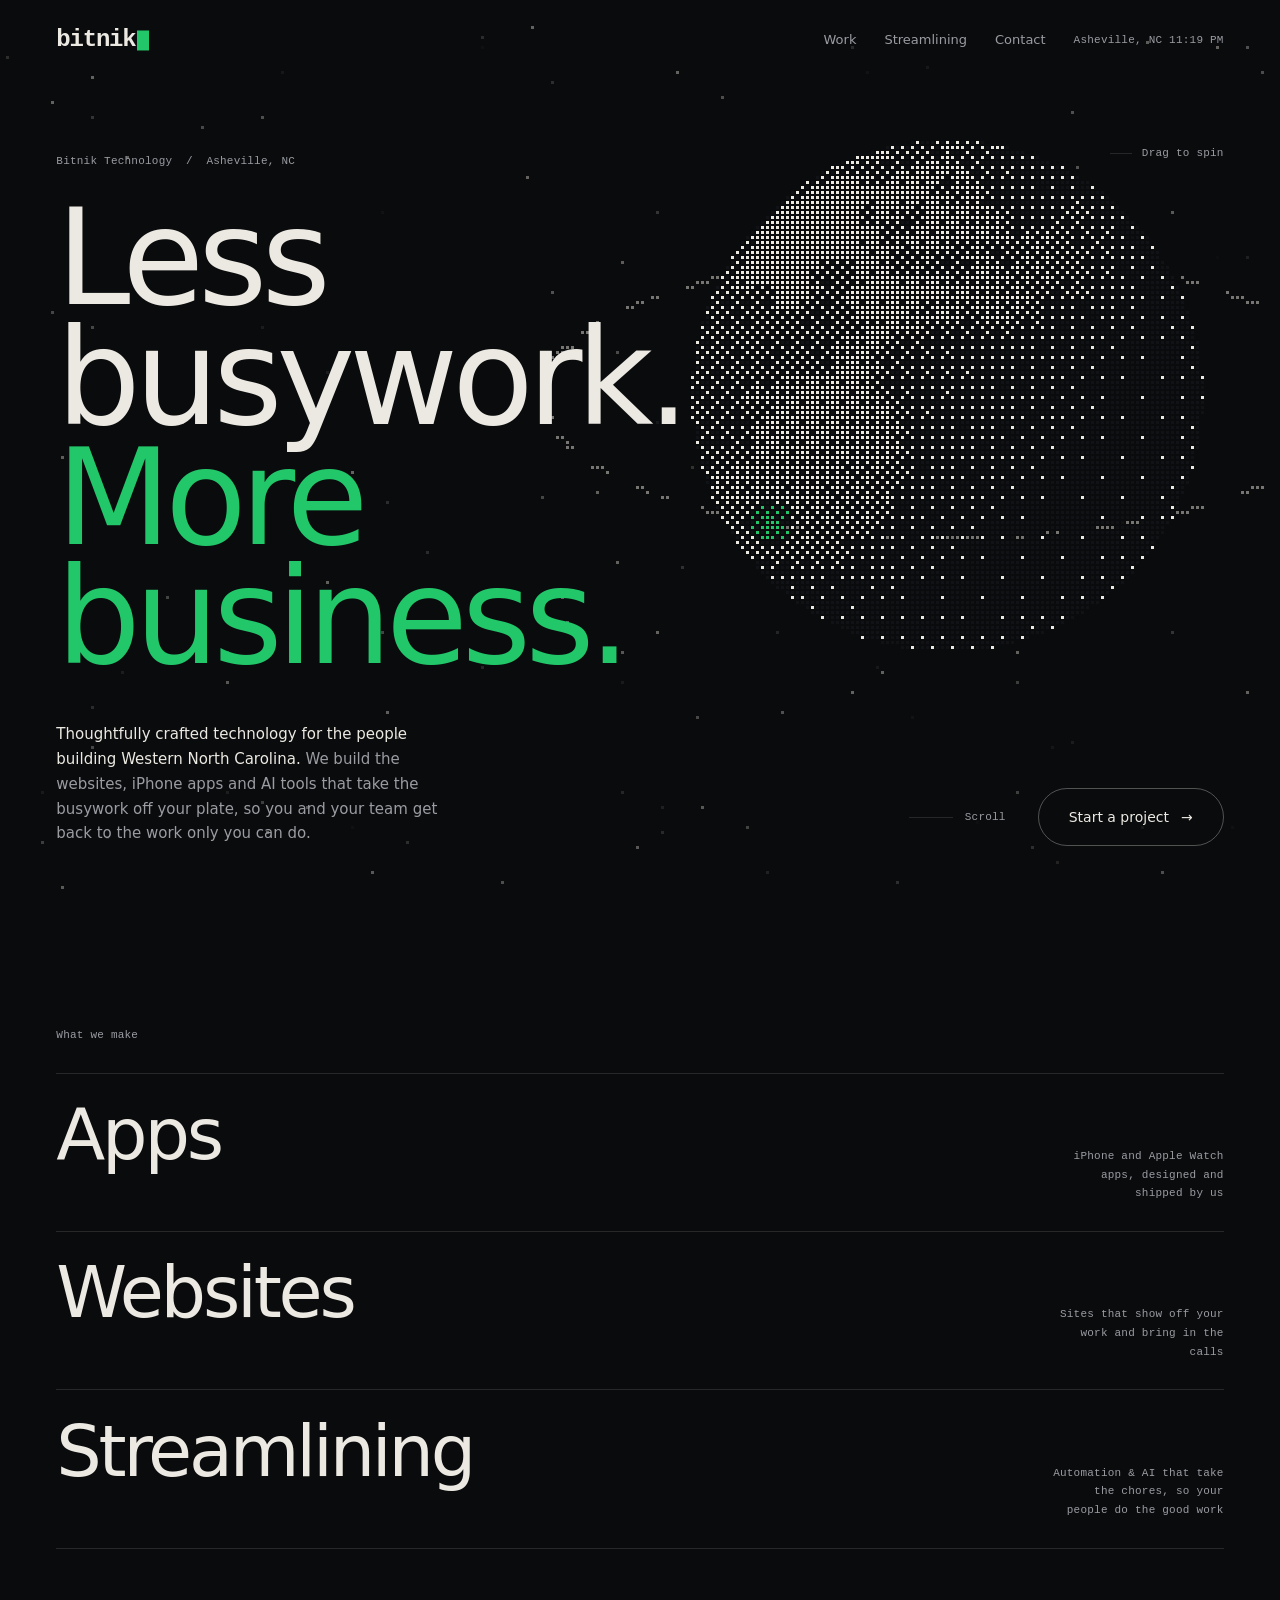
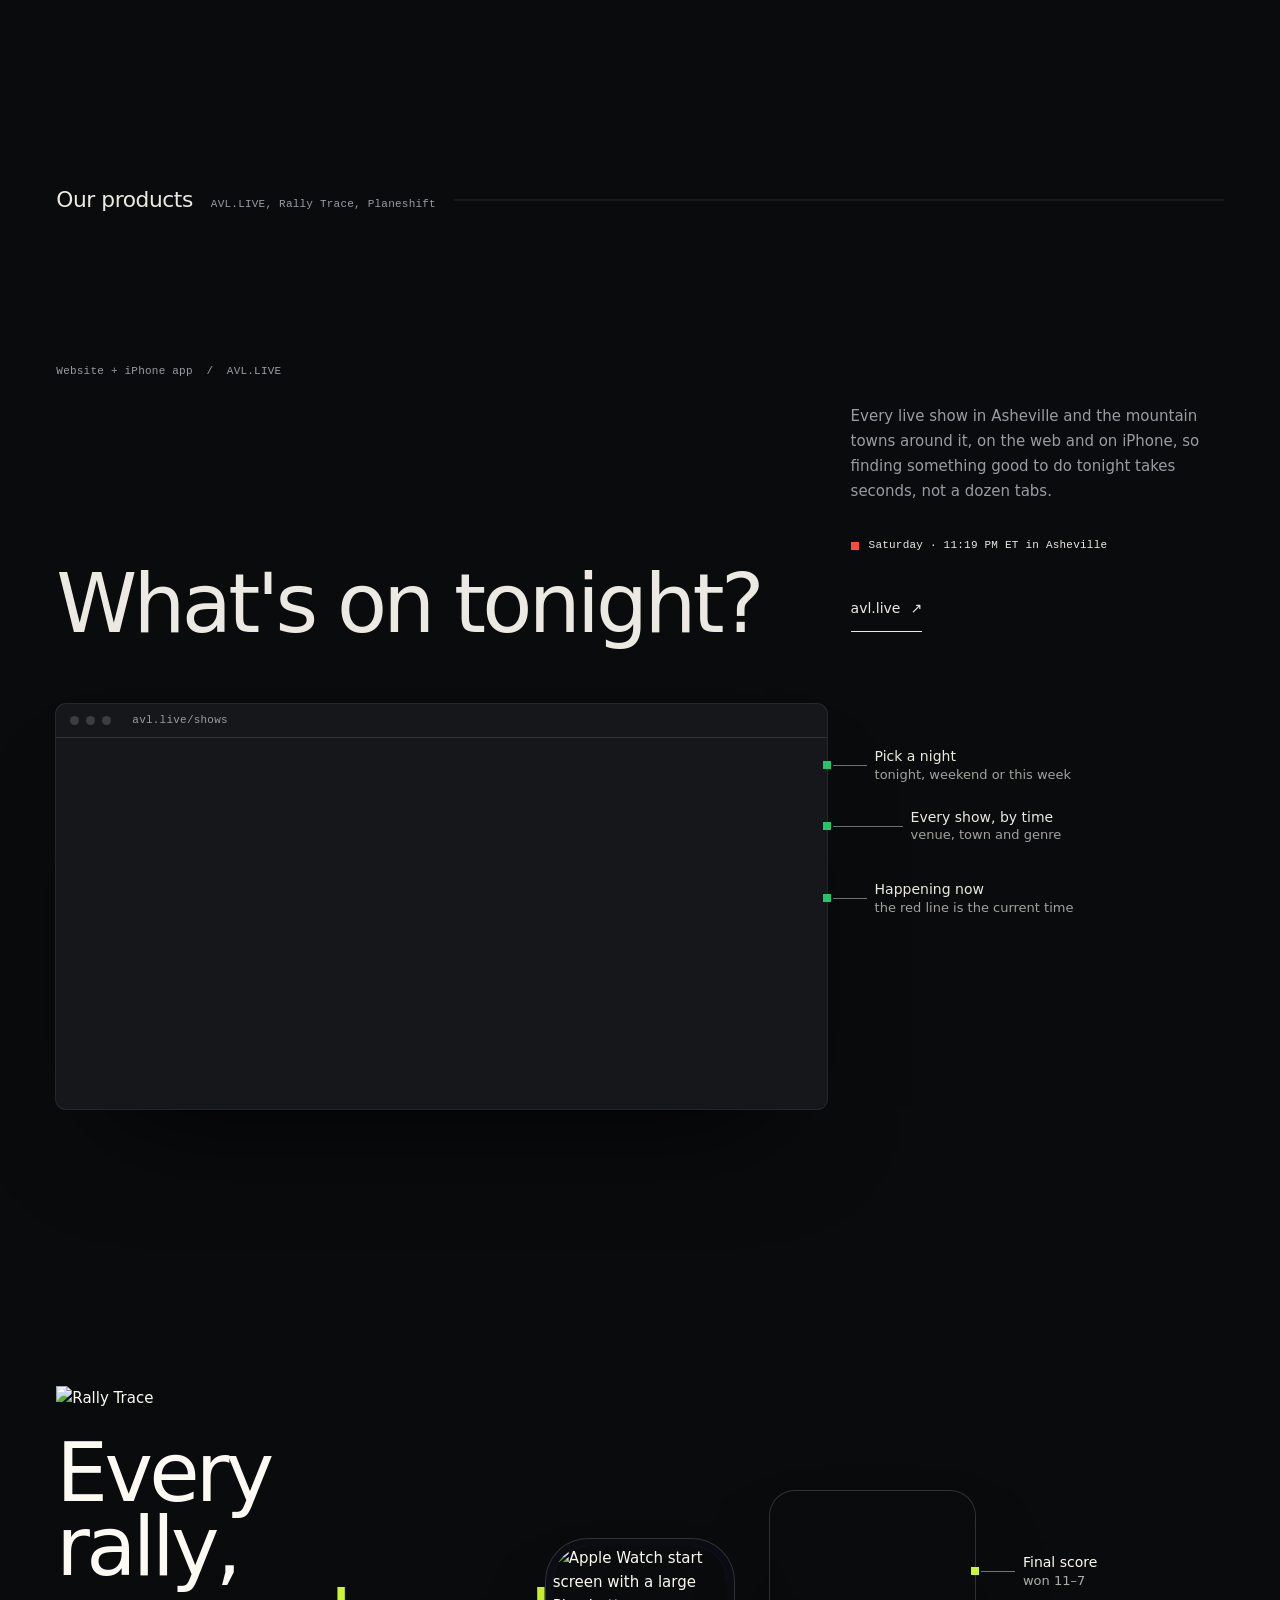
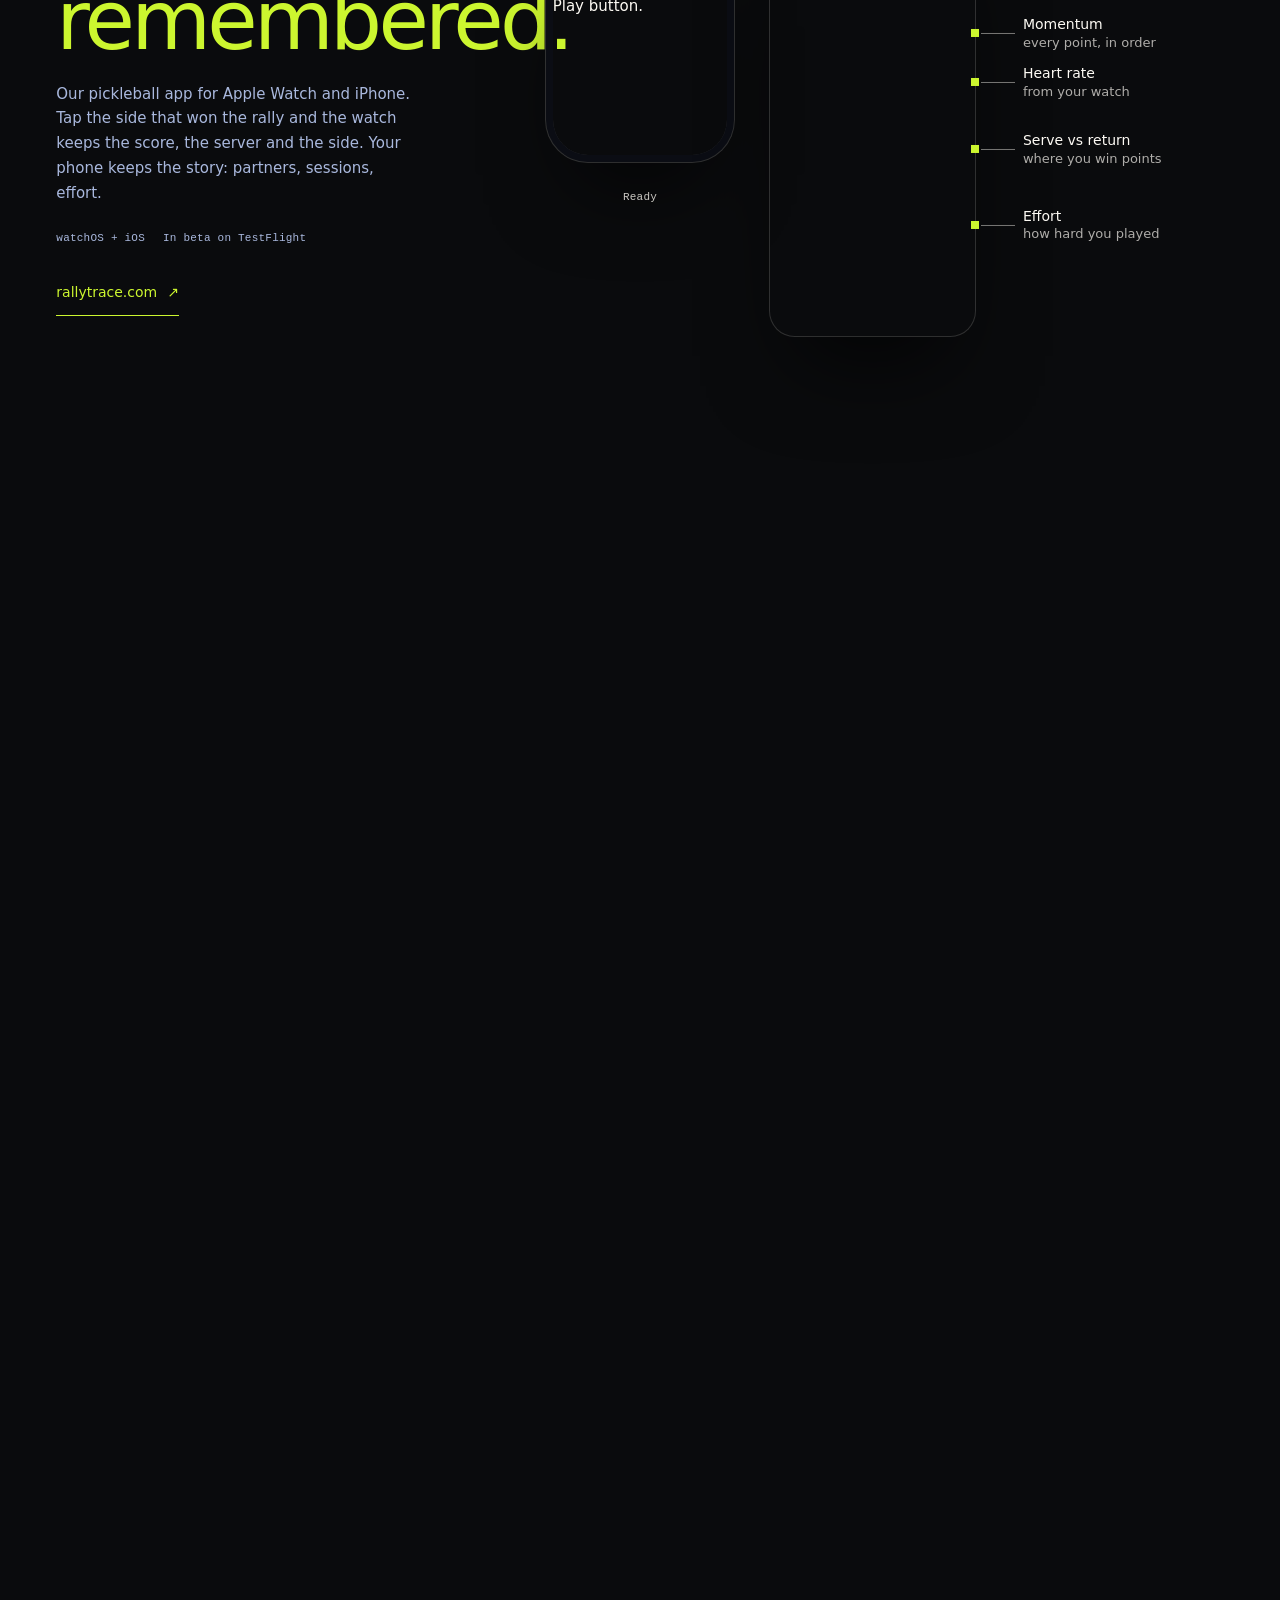
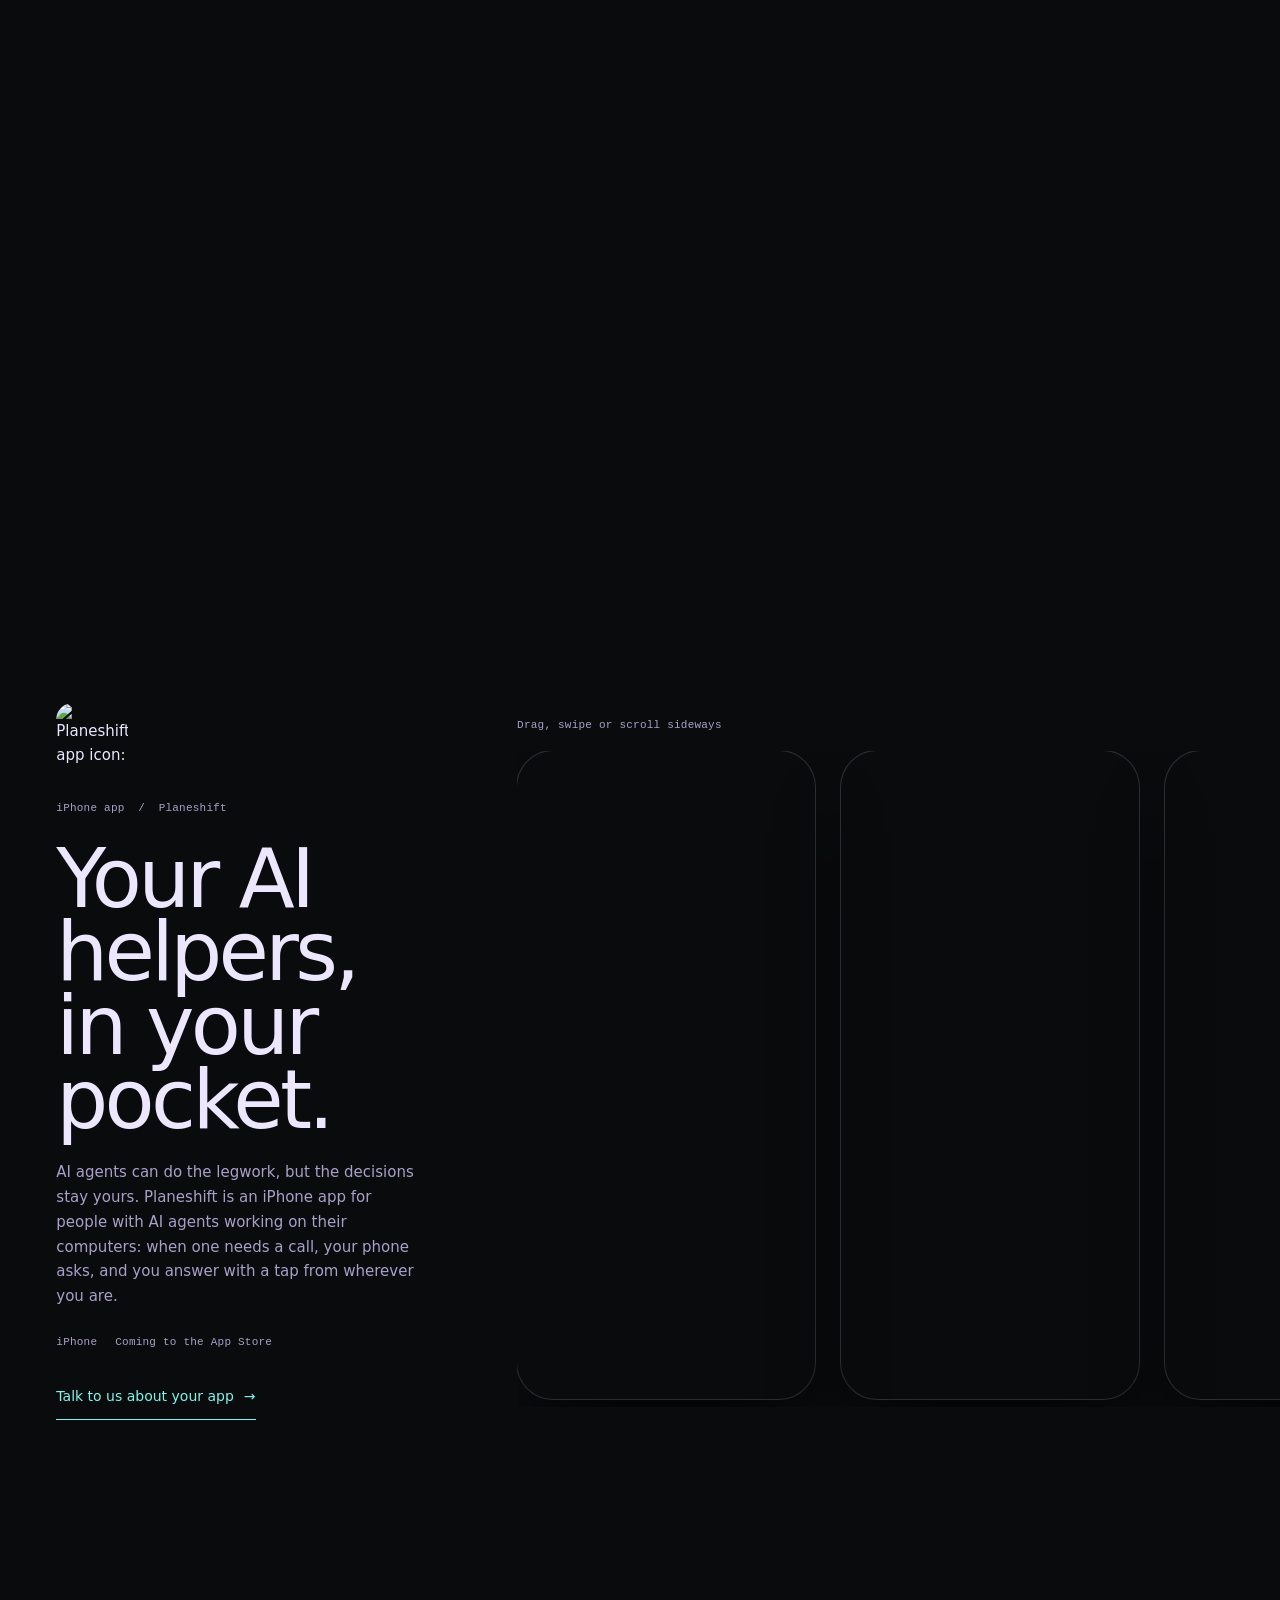
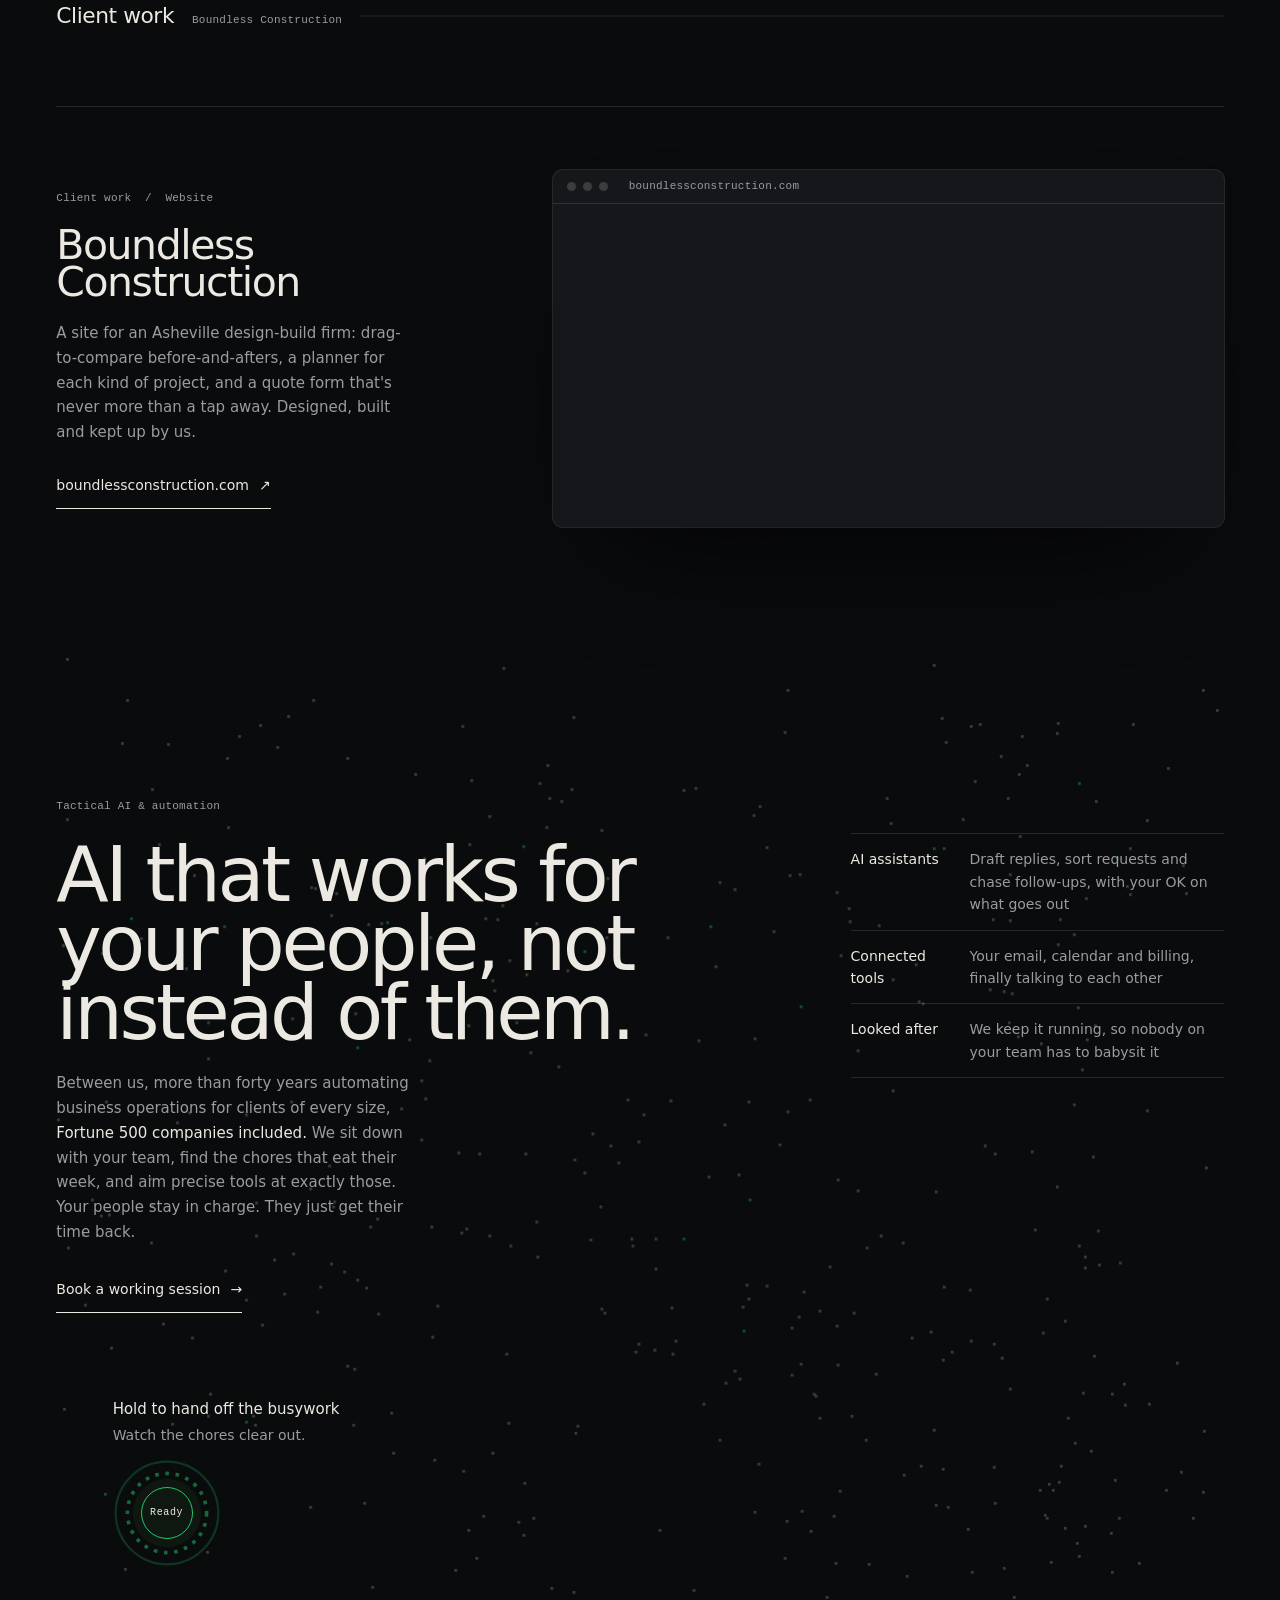
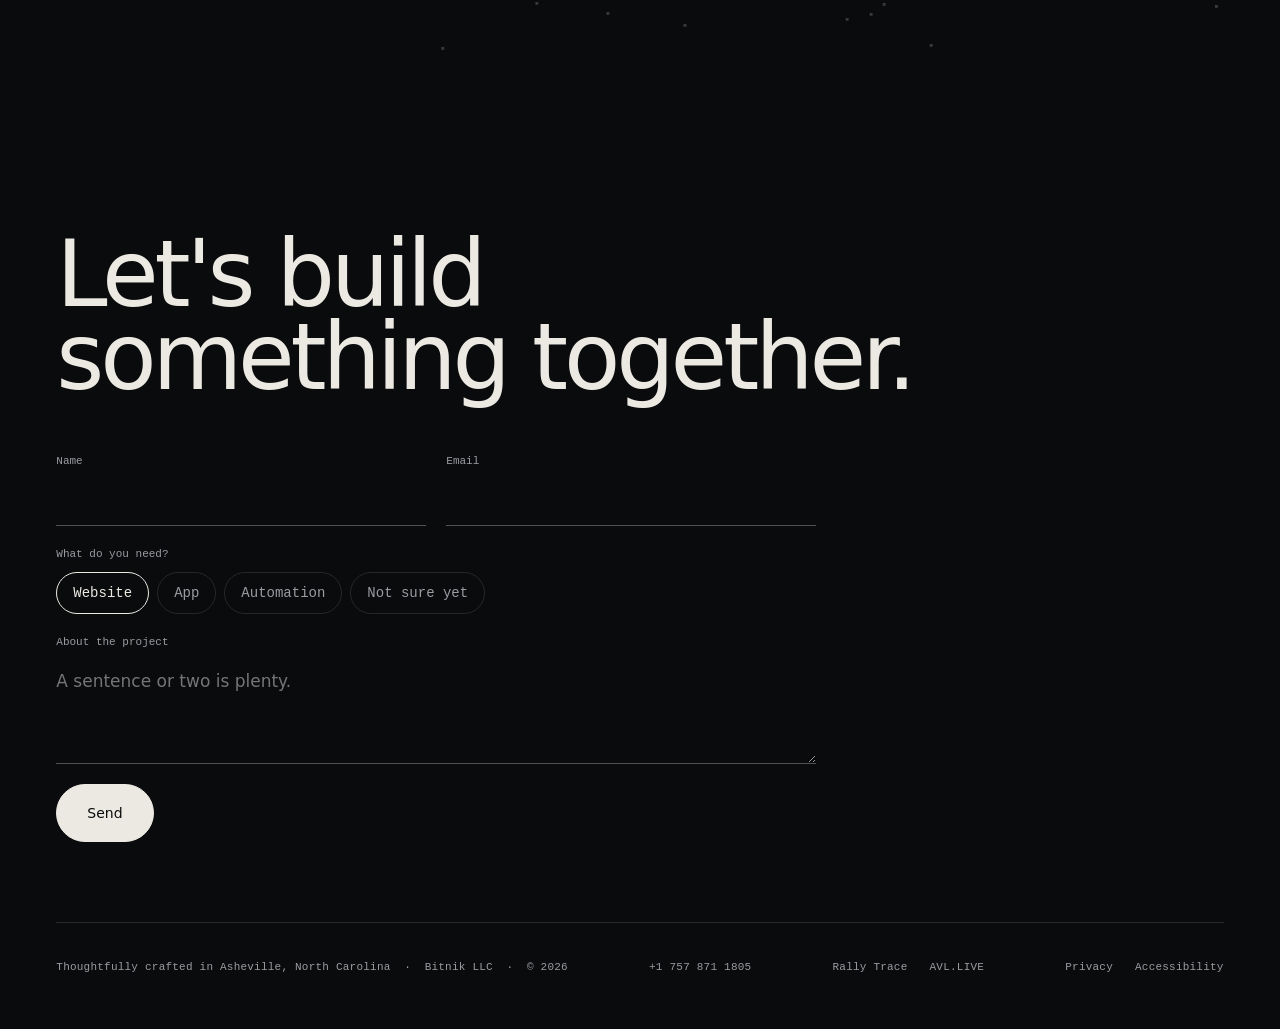
==== commit cfa80626: "Tone down the work list and contact headings: below the project headlines, contact on two lines" ====
--- a/public/index.html
+++ b/public/index.html
@@ -112,7 +112,7 @@
 .rows{grid-column:1 / span 12;border-top:1px solid var(--rule);list-style:none;margin:0;padding:0}
 .rows li{border-bottom:1px solid var(--rule)}
 .row{display:flex;align-items:baseline;justify-content:space-between;gap:24px;padding:clamp(14px,2.2vw,30px) 0;min-height:44px}
-.row .display{font-size:clamp(46px,9vw,150px);transition:transform 1s var(--ease),color .6s var(--ease)}
+.row .display{font-size:clamp(38px,5.6vw,96px);transition:transform 1s var(--ease),color .6s var(--ease)}
 .row .mono{text-align:right;max-width:26ch;color:var(--mute);transition:color .6s var(--ease)}
 .rows:hover .row .display{color:rgba(236,233,226,.32)}
 .rows .row:hover .display{color:var(--ink);transform:translateX(clamp(8px,1.4vw,24px))}
@@ -234,7 +234,7 @@
 
 /* Contact */
 .contact{padding-block:clamp(110px,20vh,220px) 40px;min-height:100svh;display:flex;flex-direction:column;justify-content:space-between;gap:80px}
-.contact h2{grid-column:1 / span 12;font-size:clamp(54px,11vw,210px);max-width:8.4em}
+.contact h2{grid-column:1 / span 12;font-size:clamp(46px,7.2vw,128px);max-width:12em}
 .contact .act{grid-column:1 / span 12;display:flex;flex-wrap:wrap;align-items:center;gap:20px 32px;margin-top:clamp(36px,6vh,64px)}
 .pform,.pdone{width:100%;max-width:760px;display:flex;flex-direction:column;gap:20px}
 [hidden]{display:none!important}
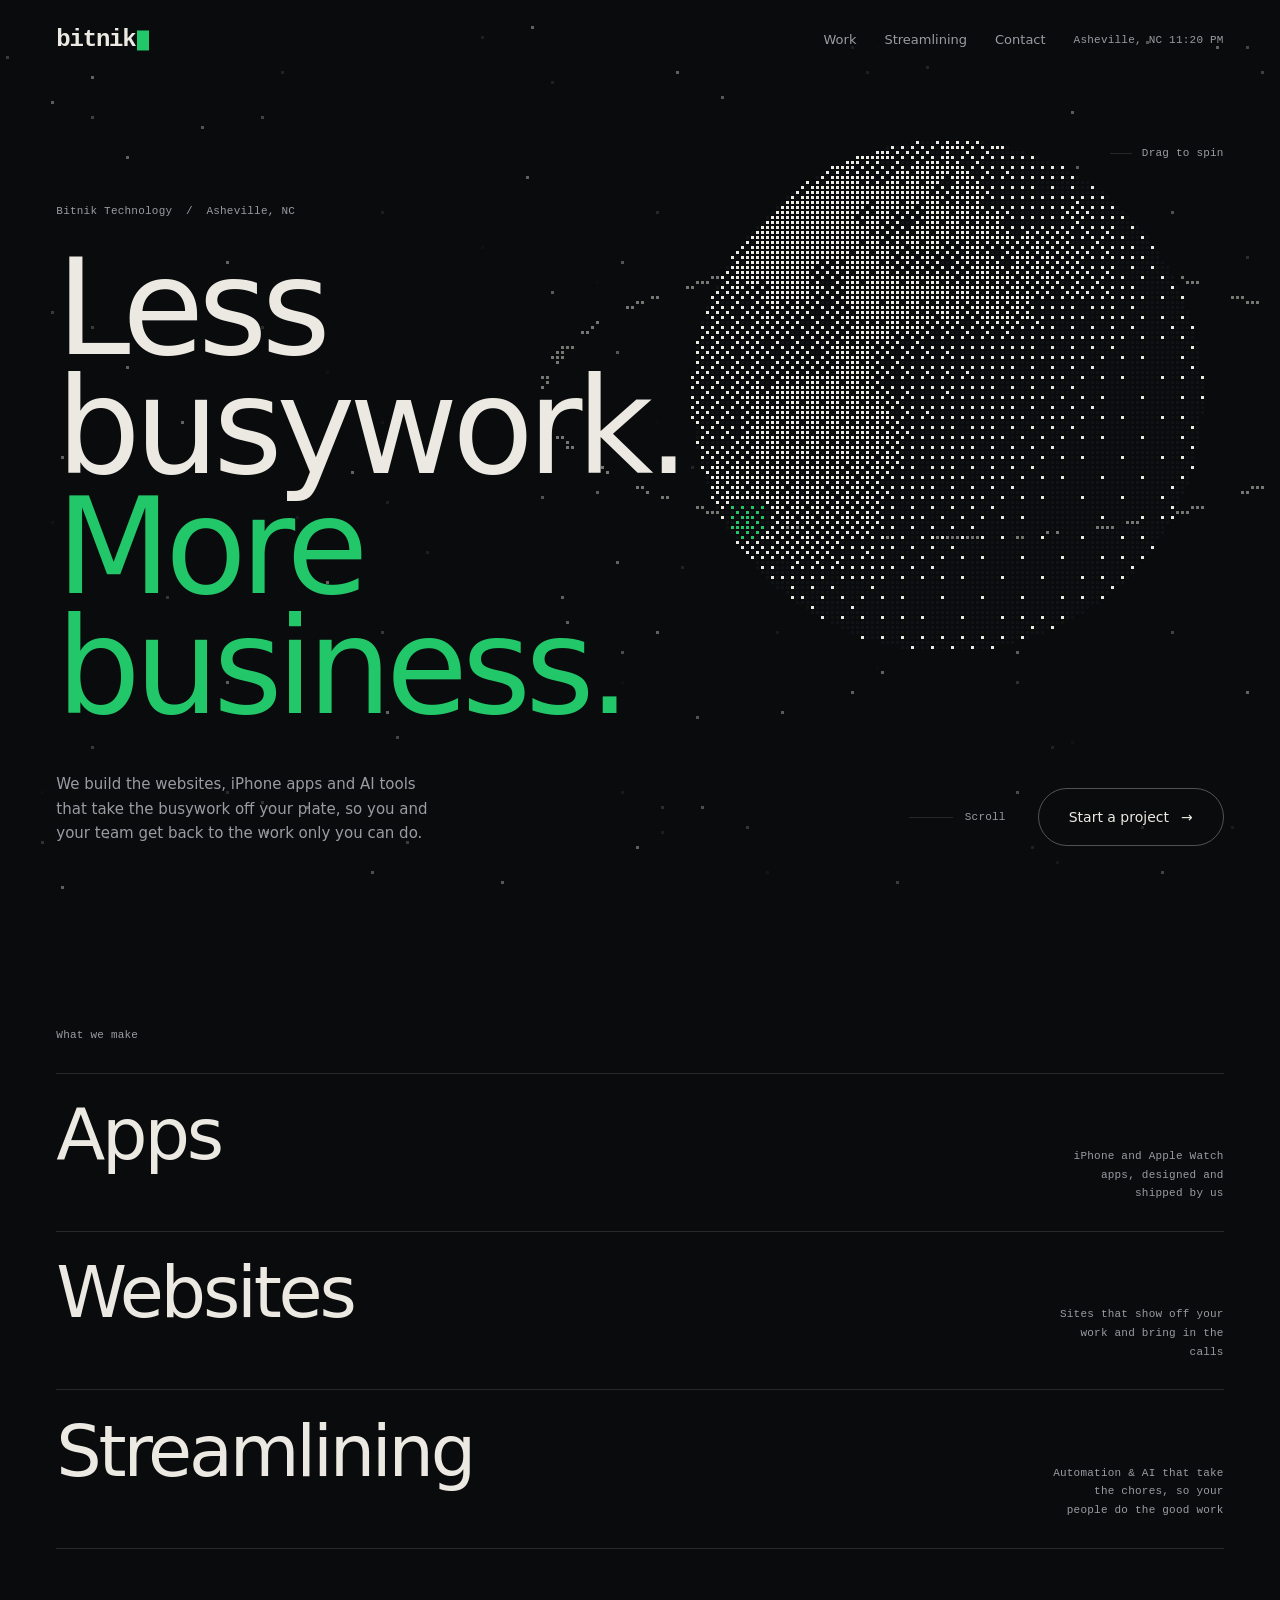
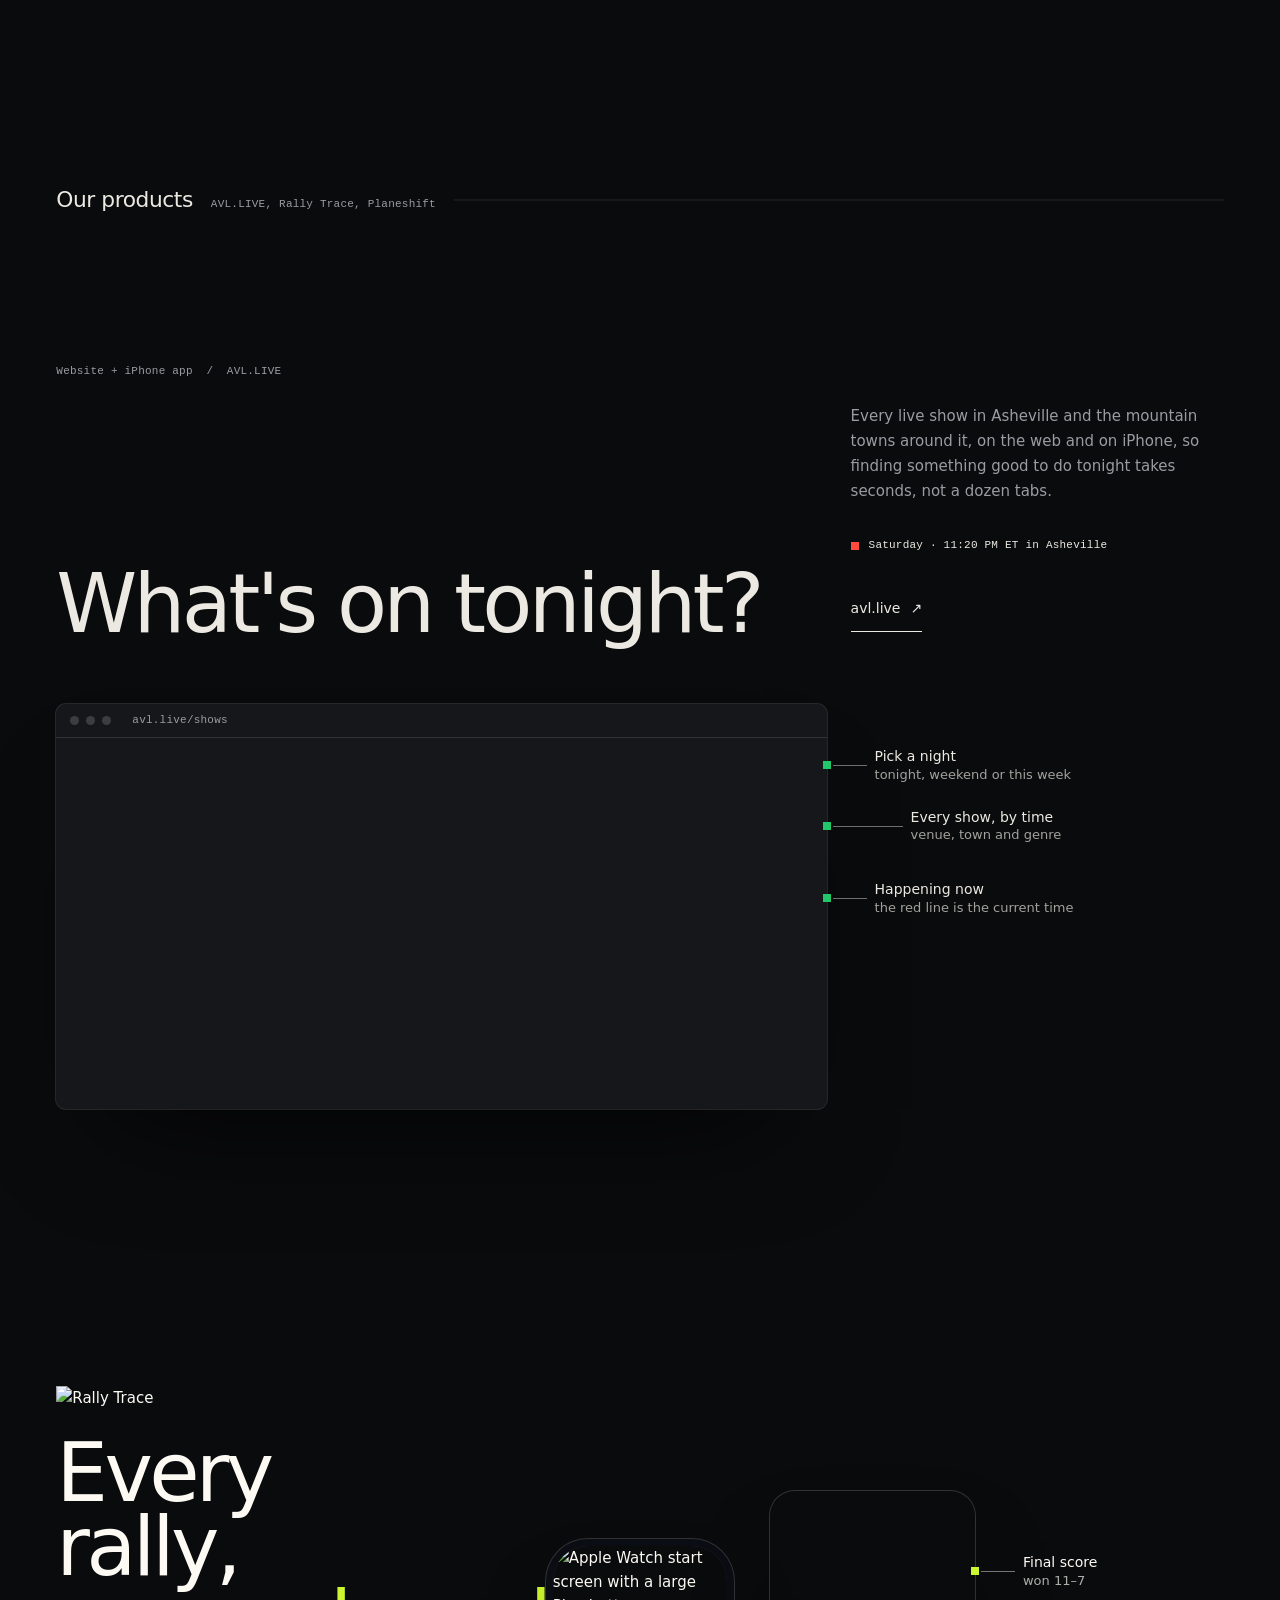
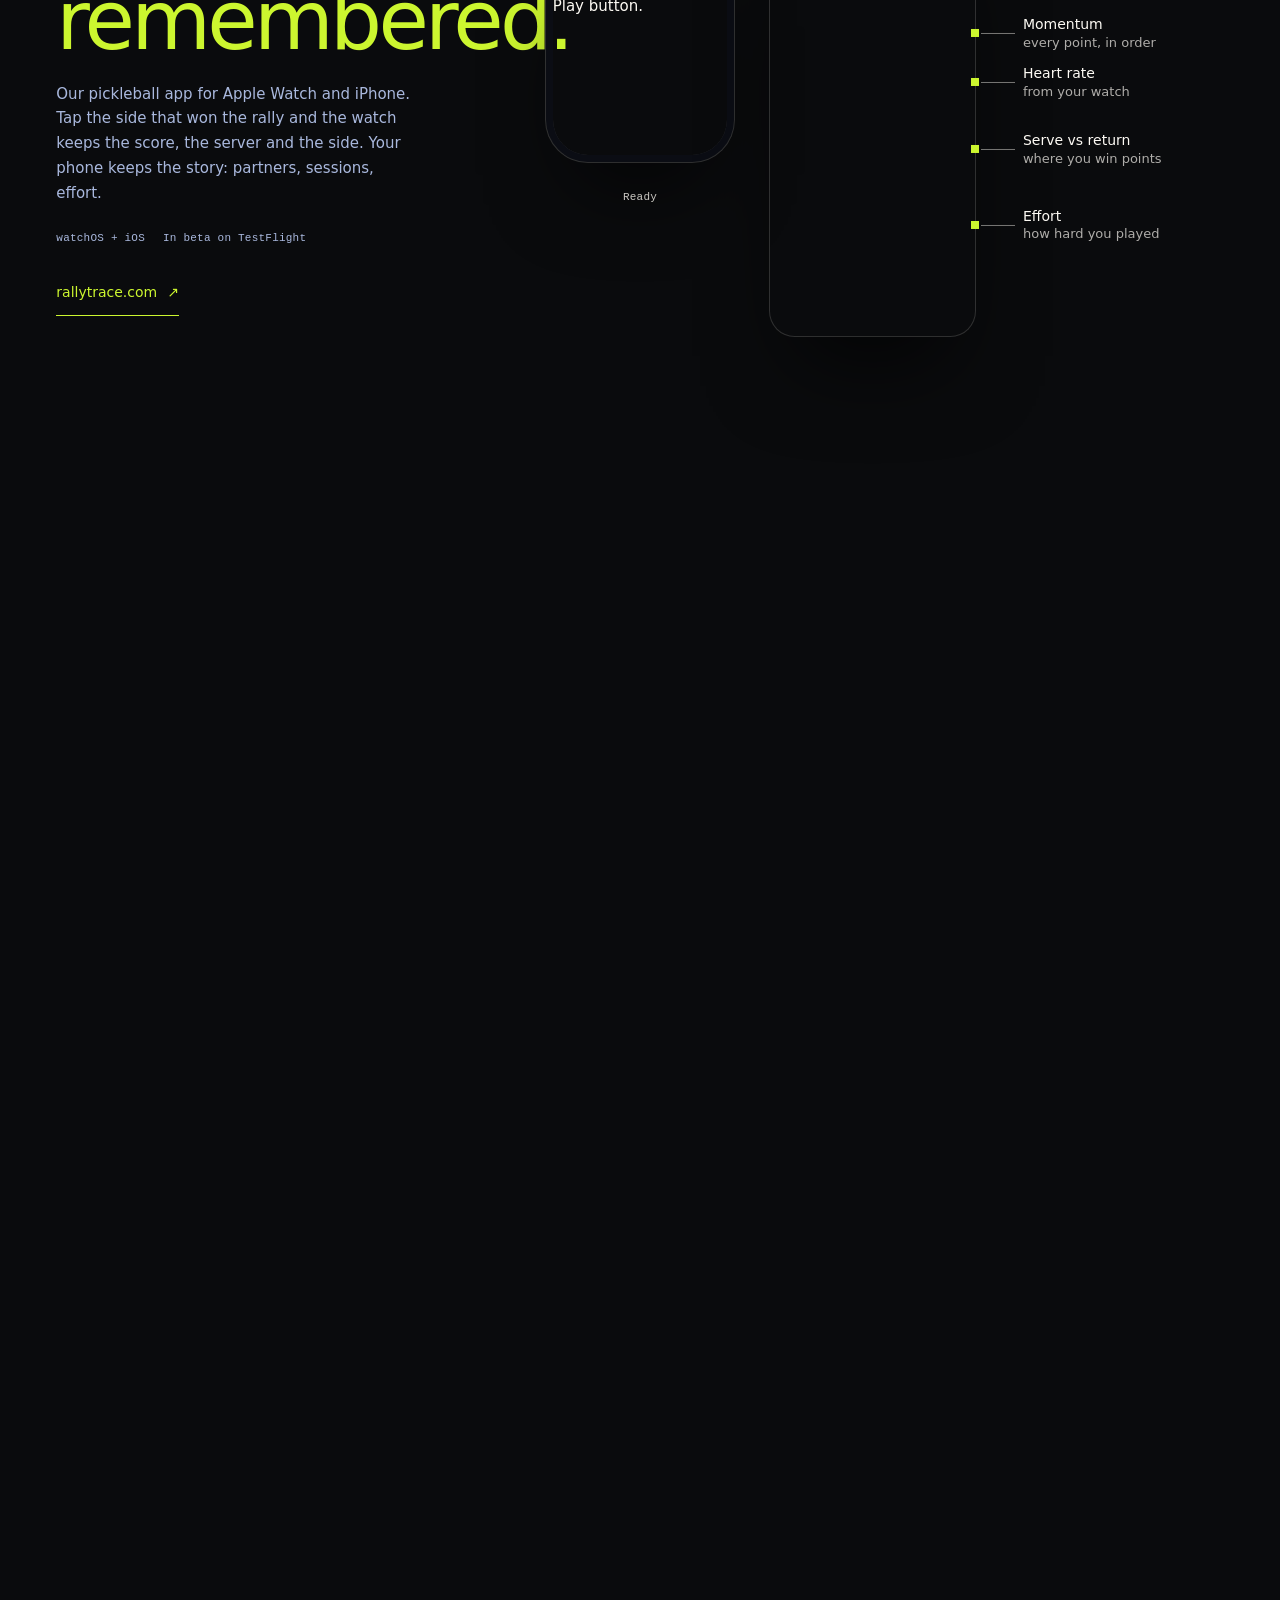
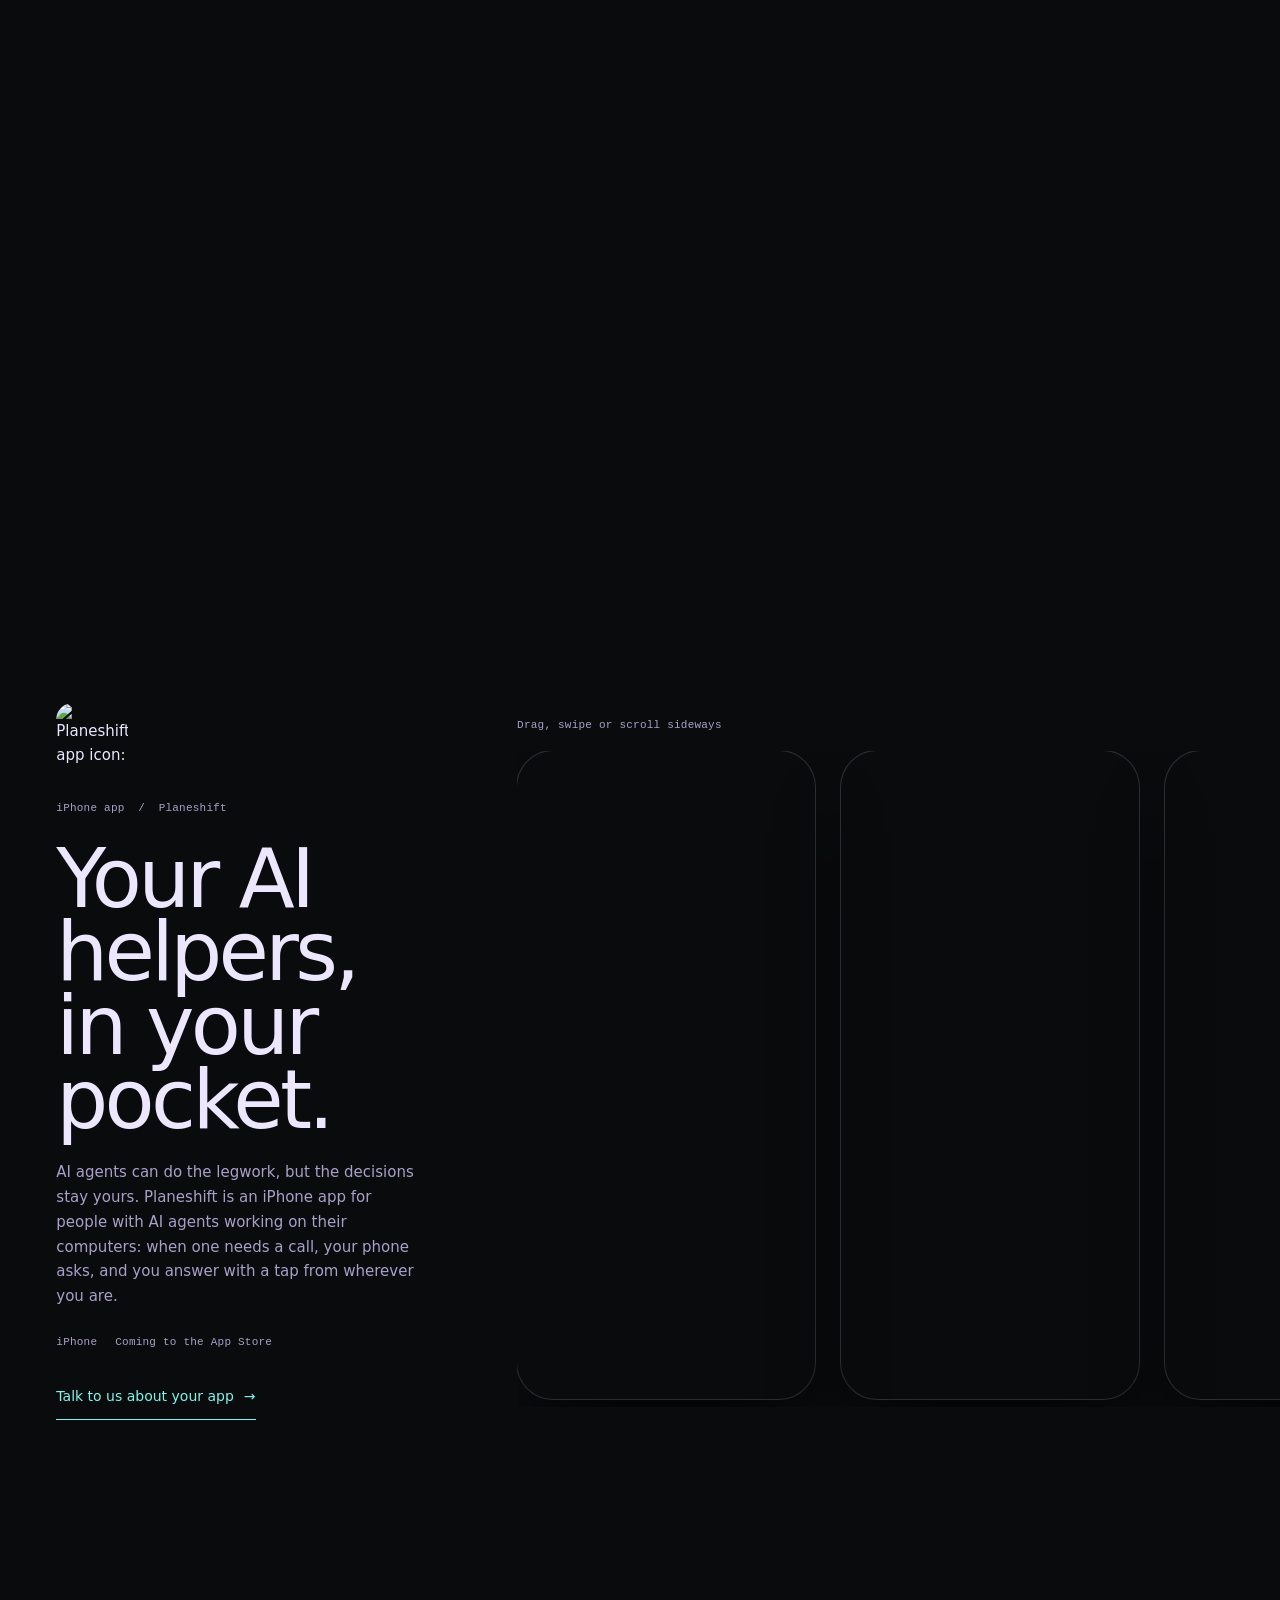
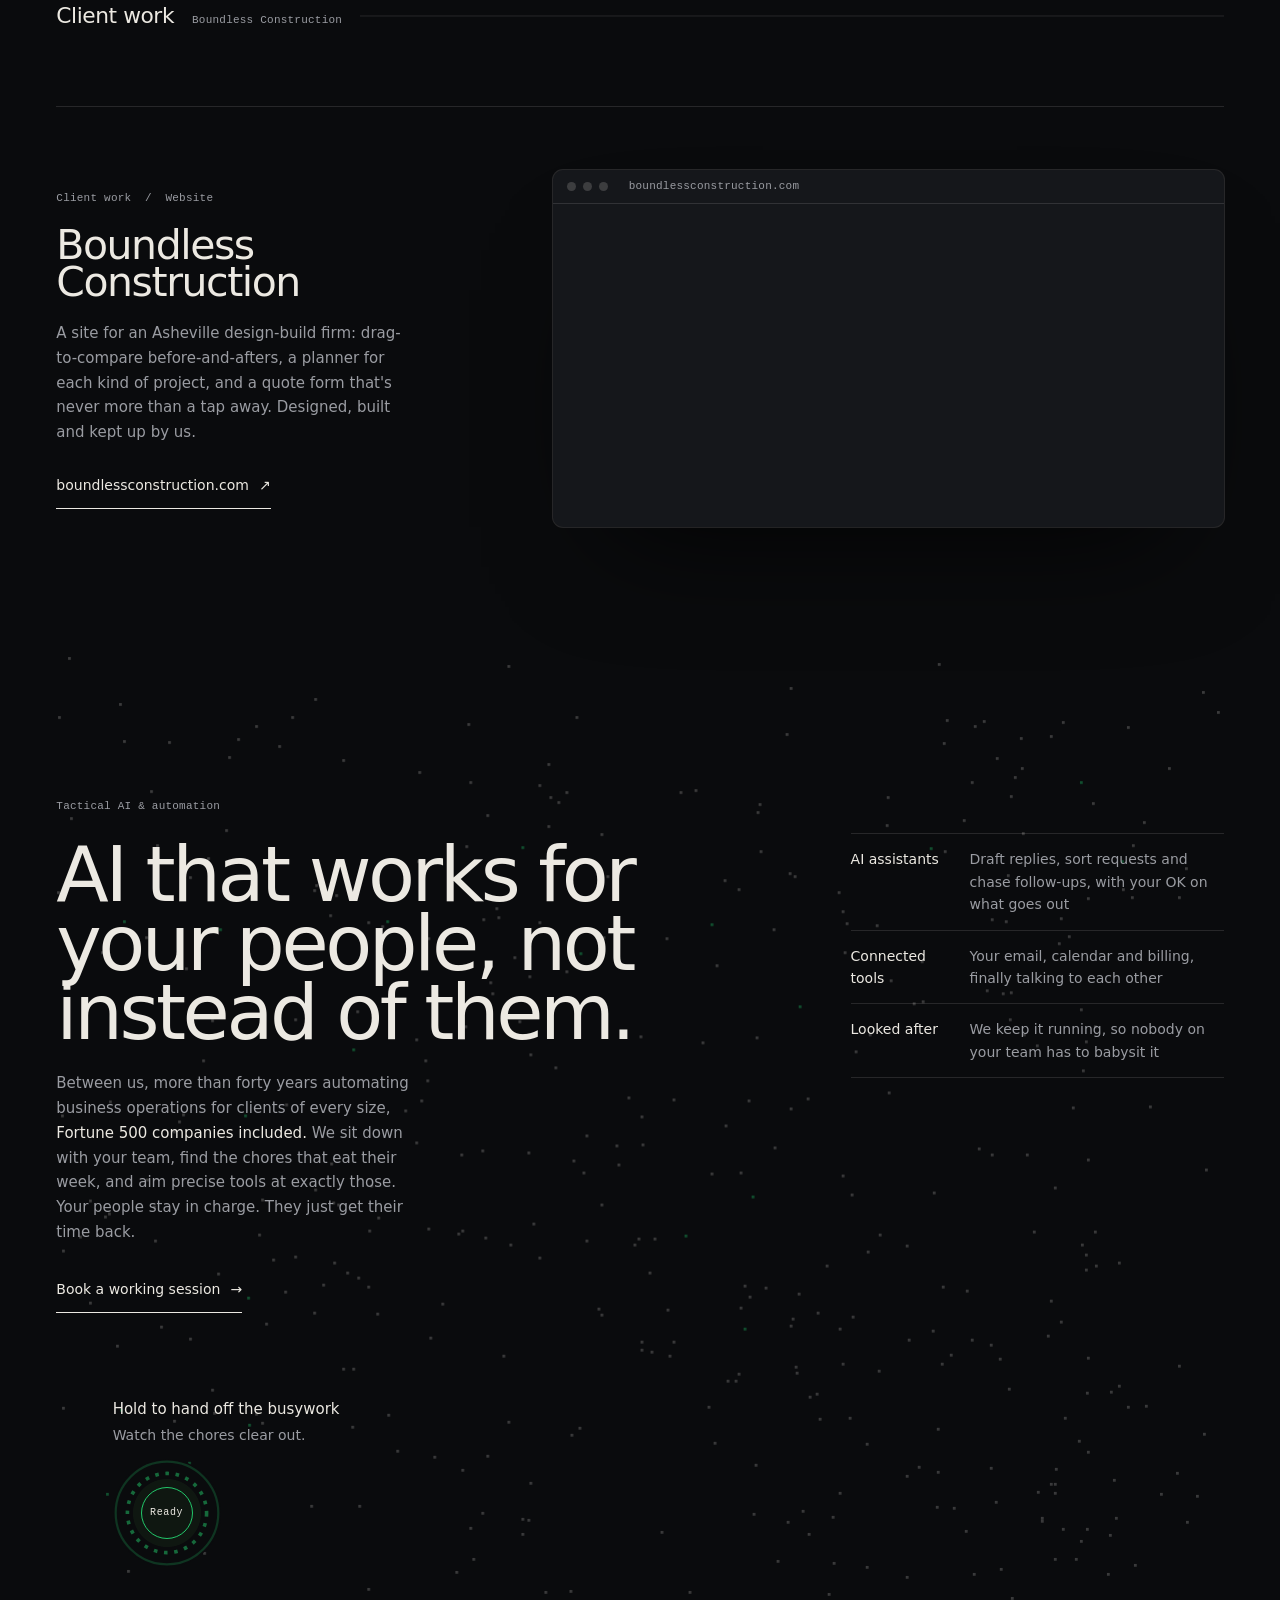
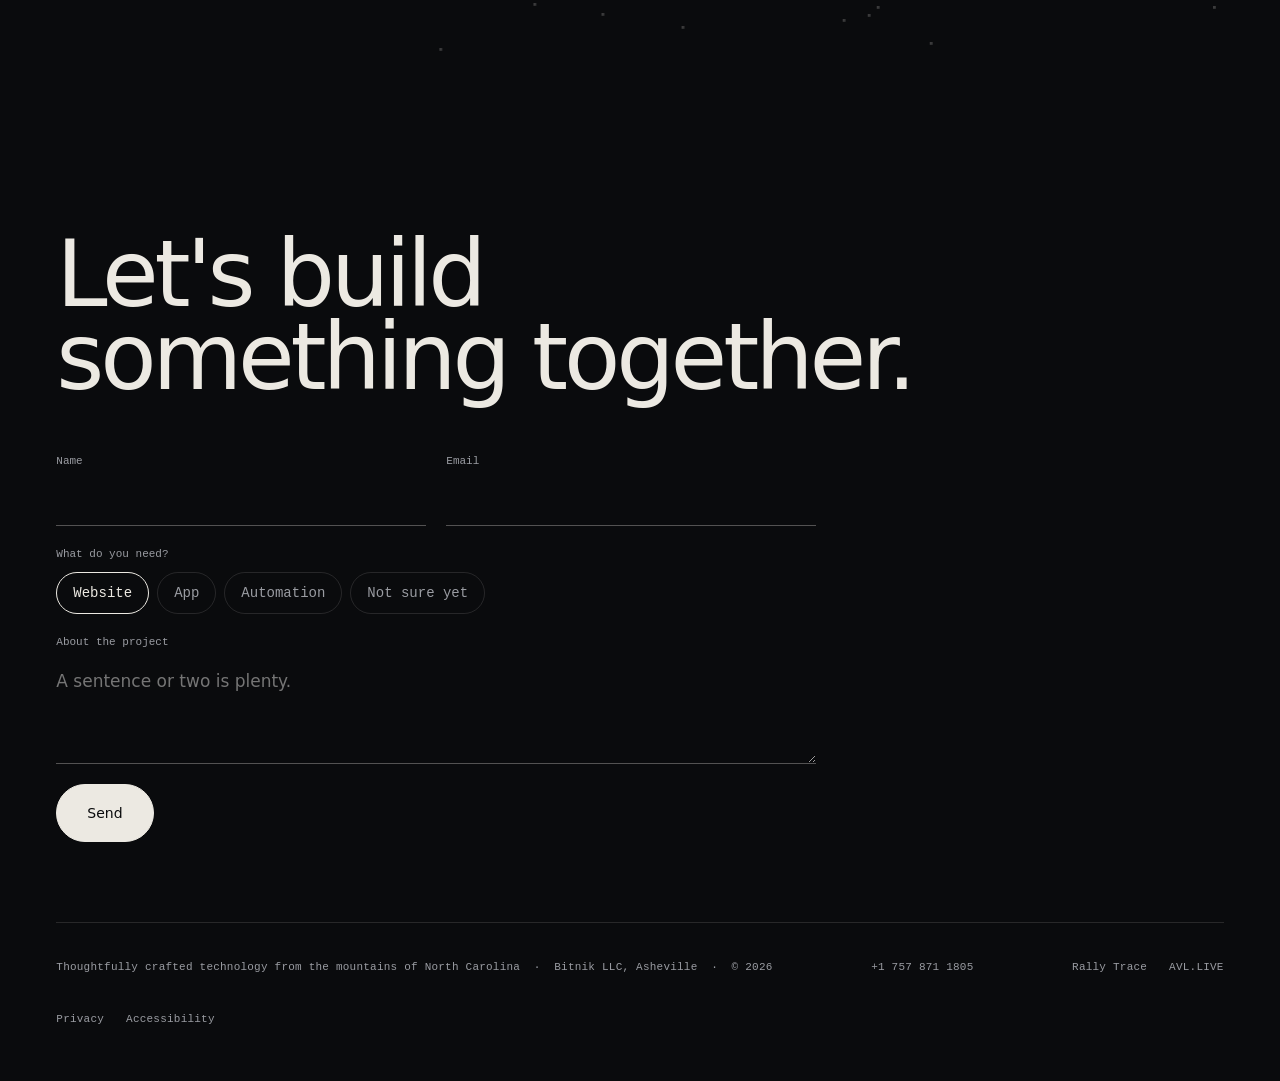
==== commit 97ed9e9c: "Hero paragraph stands alone; the tagline (from the mountains of North Carolina) lives once, in the f" ====
--- a/public/index.html
+++ b/public/index.html
@@ -4,7 +4,7 @@
 <meta charset="utf-8">
 <meta name="viewport" content="width=device-width, initial-scale=1, viewport-fit=cover">
 <title>Bitnik Technology · Asheville, NC</title>
-<meta name="description" content="Thoughtfully crafted technology for the people building Western North Carolina: websites, iPhone apps and practical AI from a small studio of engineers in Asheville.">
+<meta name="description" content="Thoughtfully crafted technology from the mountains of North Carolina: websites, iPhone apps and AI tools from a small studio of engineers in Asheville.">
 <link rel="preload" href="/fonts/hubot-sans-latin-500-normal.woff2" as="font" type="font/woff2" crossorigin>
 <link rel="preload" href="/fonts/mona-sans-latin-400-normal.woff2" as="font" type="font/woff2" crossorigin>
 <style>
@@ -325,7 +325,7 @@
 <meta property="og:type" content="website">
 <meta property="og:url" content="https://bitnik.tech/">
 <meta property="og:title" content="Bitnik Technology">
-<meta property="og:description" content="Thoughtfully crafted technology for the people building Western North Carolina. Websites, iPhone apps and AI that works for your people, not instead of them.">
+<meta property="og:description" content="Thoughtfully crafted technology from the mountains of North Carolina. Websites, iPhone apps and AI that works for your people, not instead of them.">
 <meta property="og:image" content="https://bitnik.tech/og.png">
 <meta name="twitter:card" content="summary_large_image">
 <style>.hp{position:absolute;left:-10000px;width:1px;height:1px;overflow:hidden}.skip{position:fixed;z-index:100;left:16px;top:-80px;padding:10px 14px;background:var(--ink);color:var(--ground);font-size:14px}.skip:focus{top:16px}.foot a{color:inherit}.fsend .btn[disabled]{opacity:.5;pointer-events:none}.tsbox:empty{display:none}</style>
@@ -351,7 +351,7 @@
       <p class="eyebrow mono">Bitnik Technology &nbsp;/&nbsp; Asheville, NC</p>
       <h1 class="display">Less busywork. <em>More business.</em></h1>
       <div class="aside">
-        <p class="body"><b>Thoughtfully crafted technology for the people building Western North Carolina.</b> We build the websites, iPhone apps and AI tools that take the busywork off your plate, so you and your team get back to the work only you can do.</p>
+        <p class="body">We build the websites, iPhone apps and AI tools that take the busywork off your plate, so you and your team get back to the work only you can do.</p>
         <div style="display:flex;align-items:center;gap:32px;flex-wrap:wrap">
           <span class="mono cue"><i></i>Scroll</span>
           <a class="btn" href="#contact"><span class="mi">Start a project <span class="ar">→</span></span></a>
@@ -510,7 +510,7 @@
       </div>
     </div>
     <footer class="foot mono">
-      <span style="display:inline-flex;align-items:center;min-height:44px">Thoughtfully crafted in Asheville, North Carolina &nbsp;·&nbsp; Bitnik LLC &nbsp;·&nbsp; © 2026</span>
+      <span style="display:inline-block;padding-block:12px">Thoughtfully crafted technology from the mountains of North Carolina &nbsp;·&nbsp; <span style="white-space:nowrap">Bitnik LLC, Asheville &nbsp;·&nbsp; © 2026</span></span>
       <a href="tel:+17578711805">+1 757 871 1805</a><nav aria-label="Our work, live"><a href="https://rallytrace.com/" target="_blank" rel="noopener">Rally Trace</a><a href="https://avl.live/" target="_blank" rel="noopener">AVL.LIVE</a></nav><nav aria-label="Legal"><a href="/privacy/">Privacy</a><a href="/accessibility/">Accessibility</a></nav>
     </footer>
   </section>
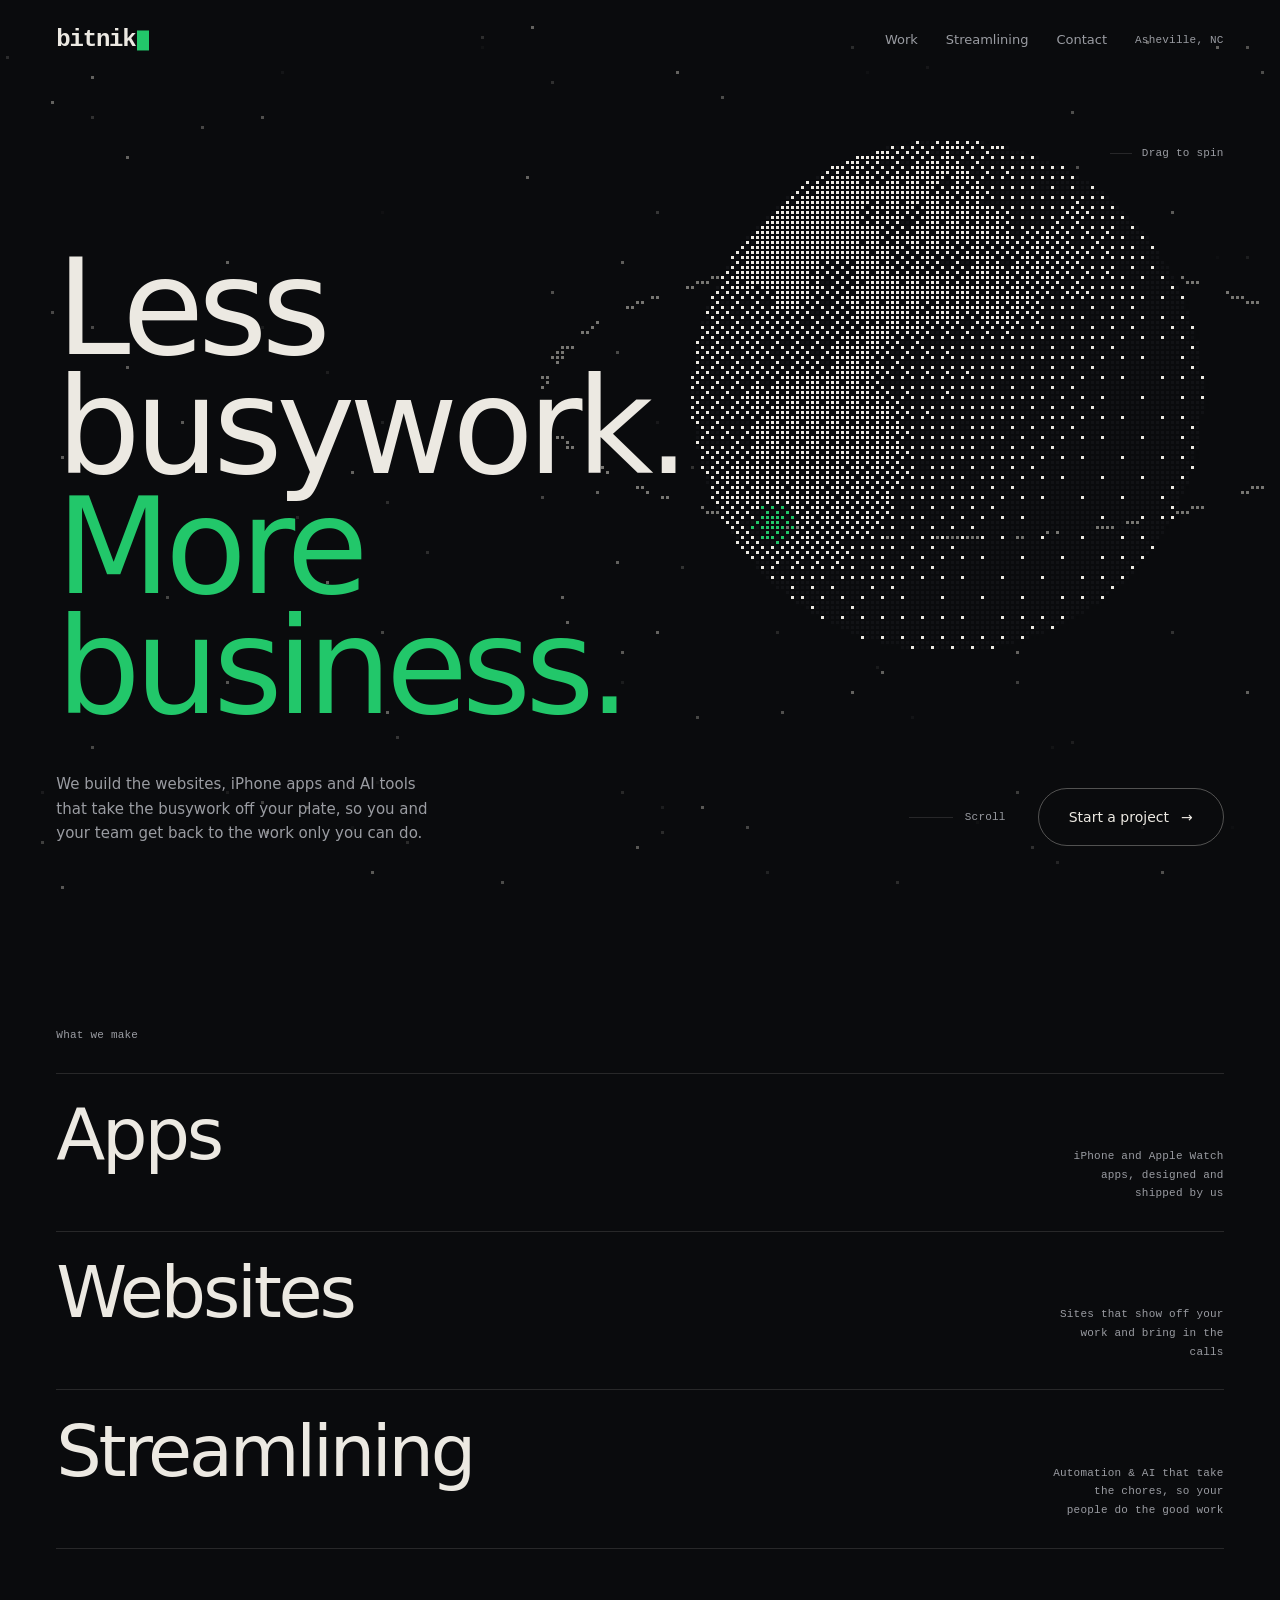
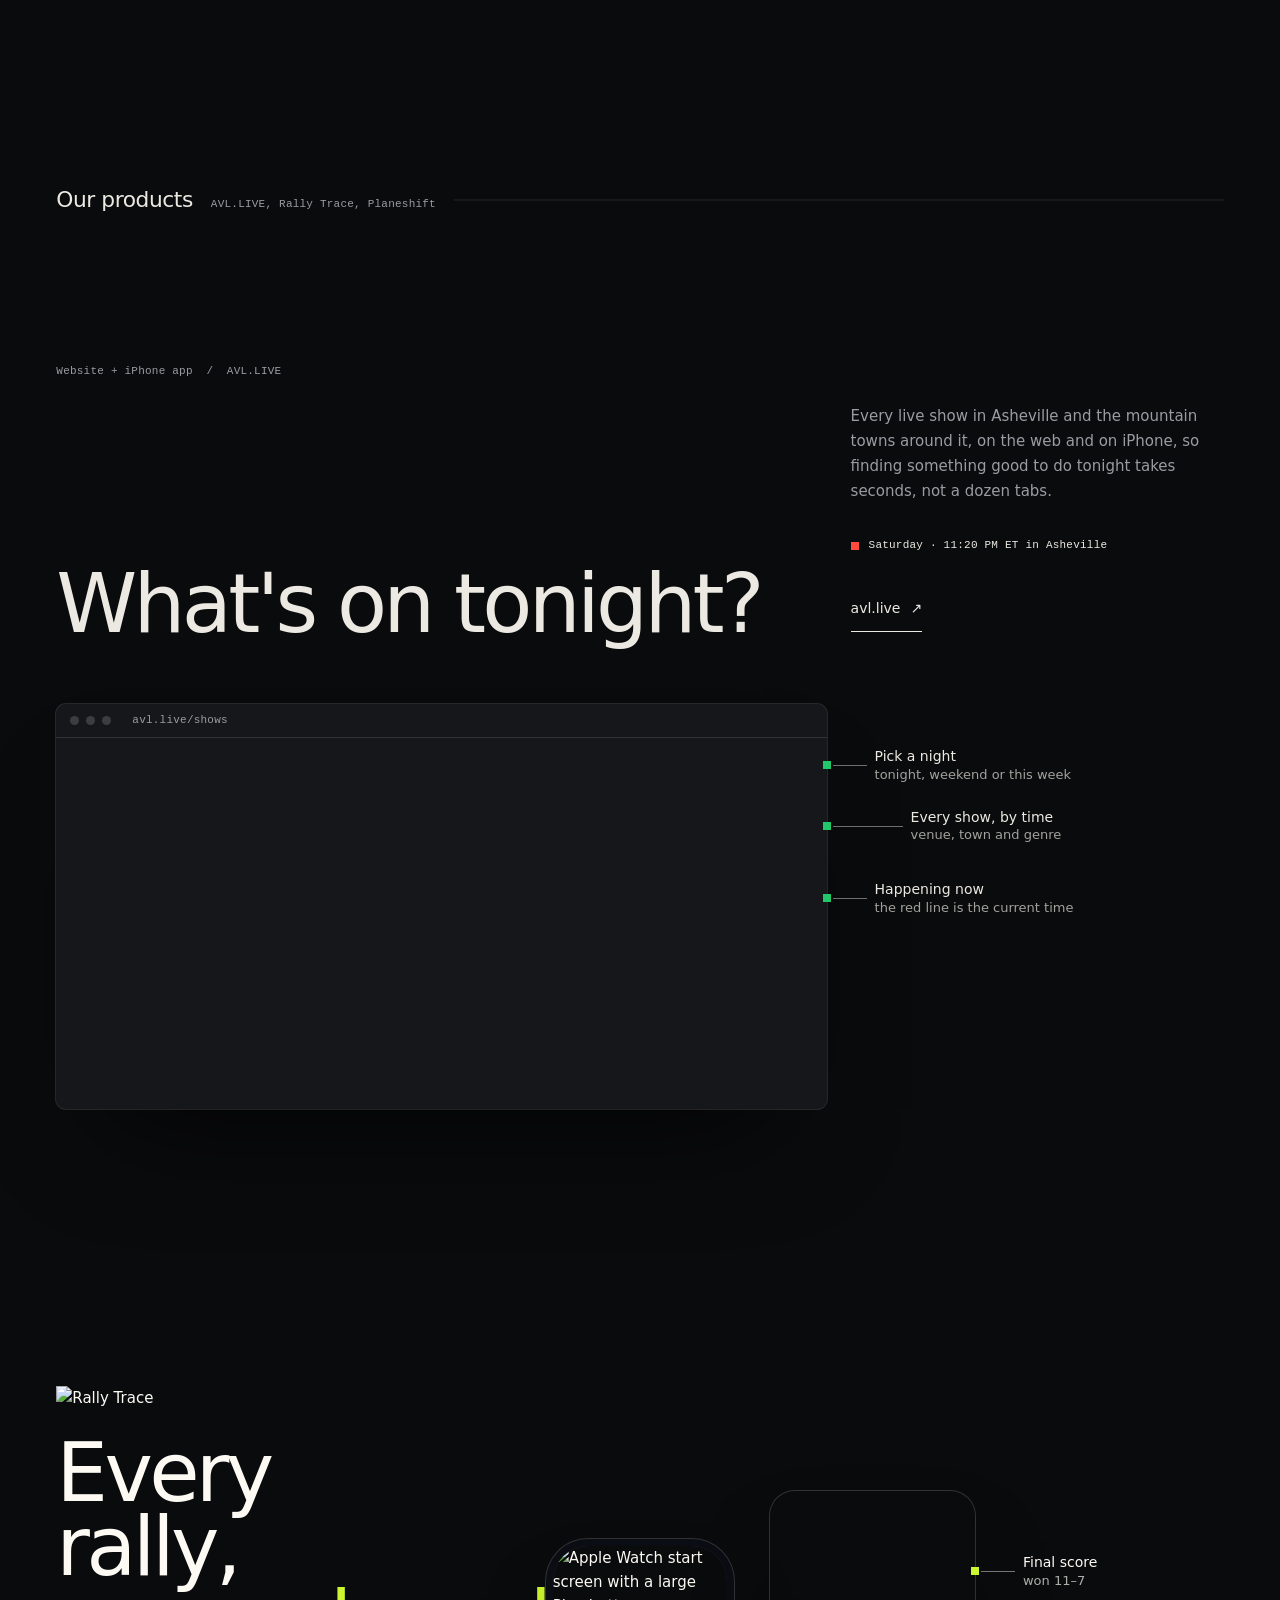
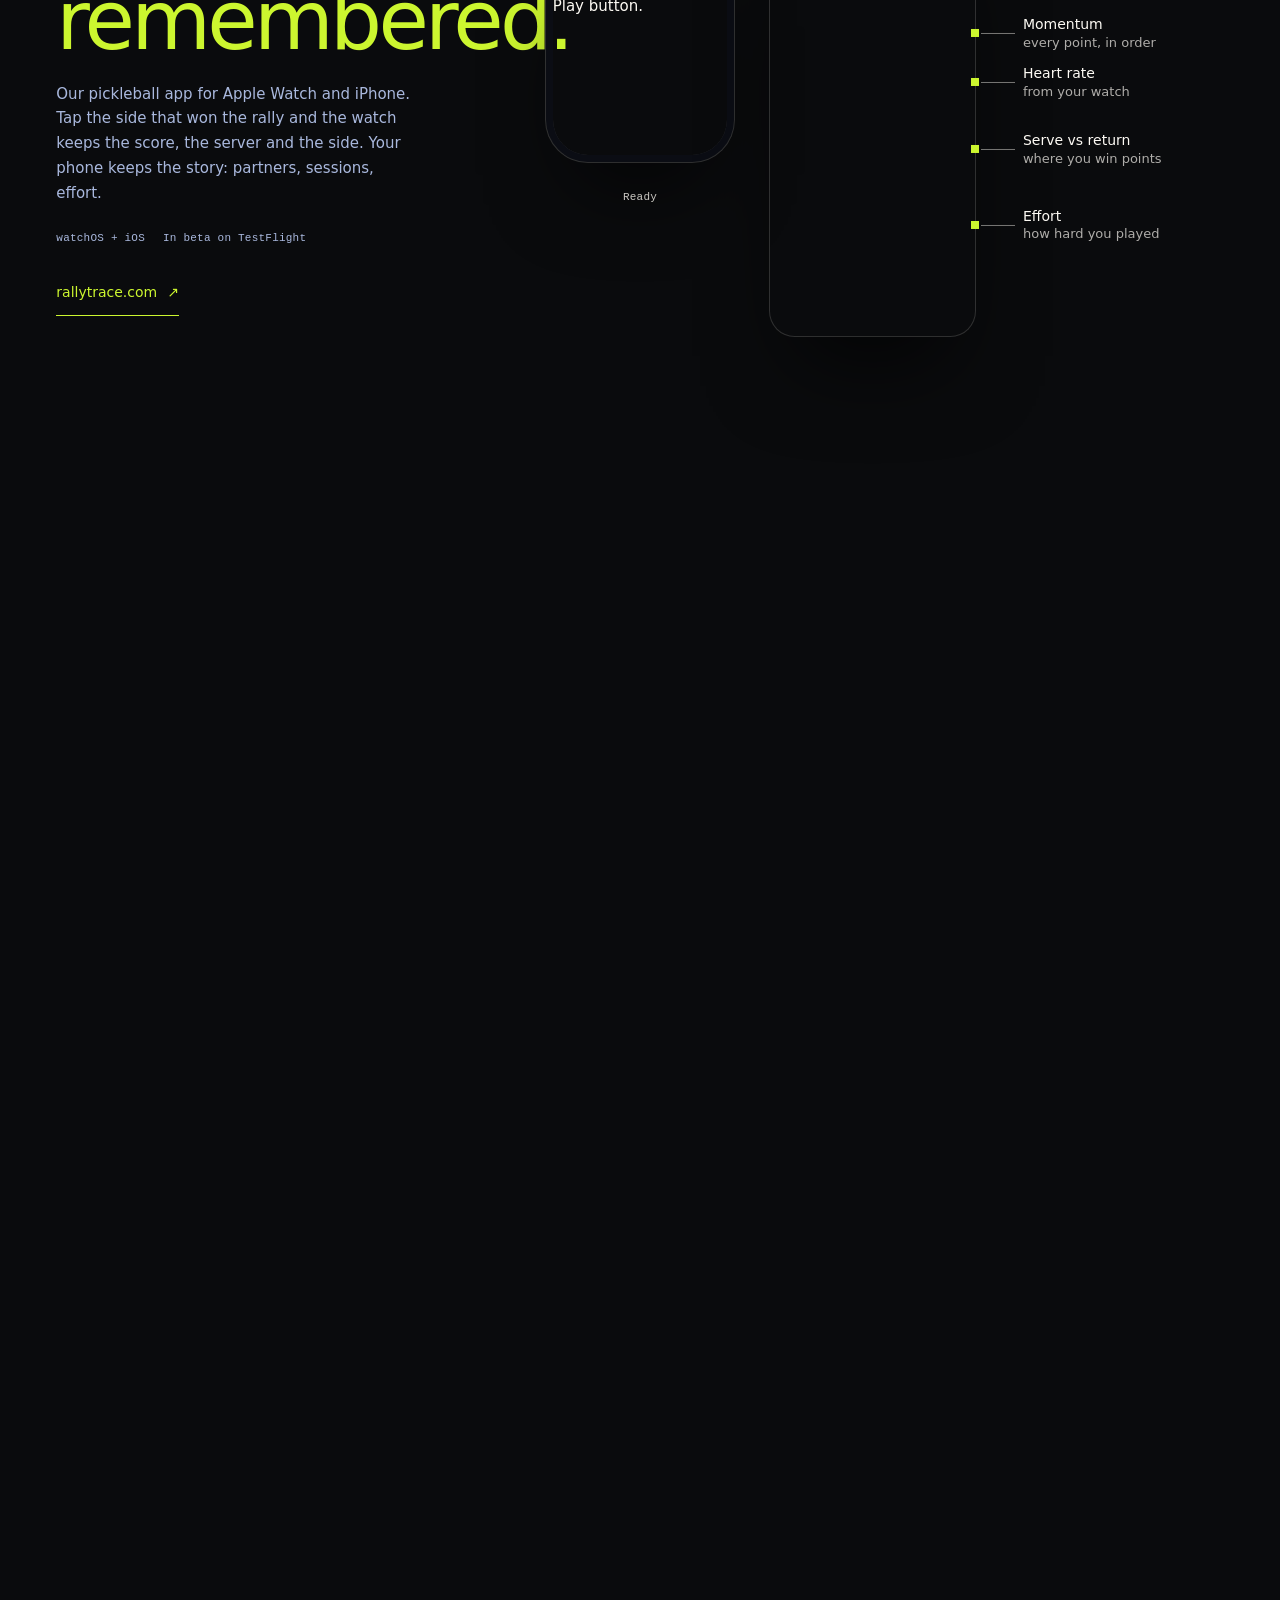
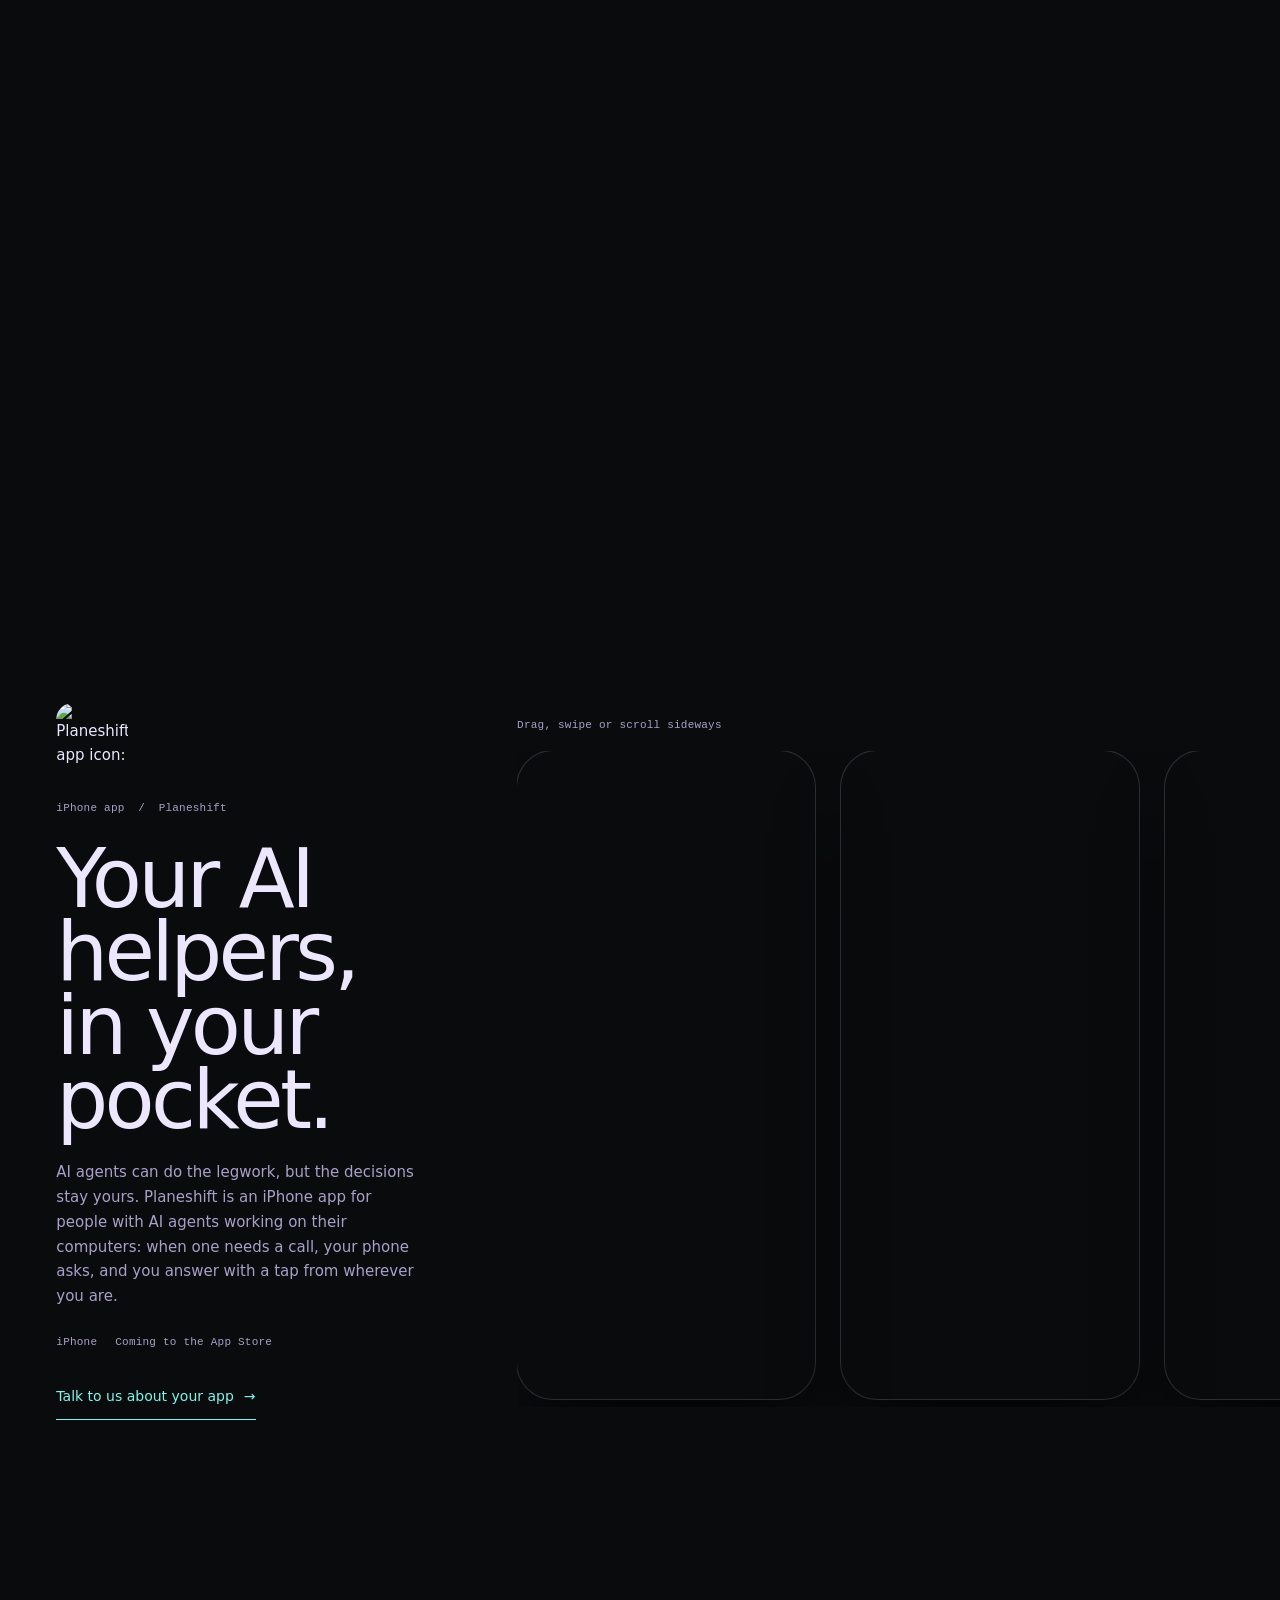
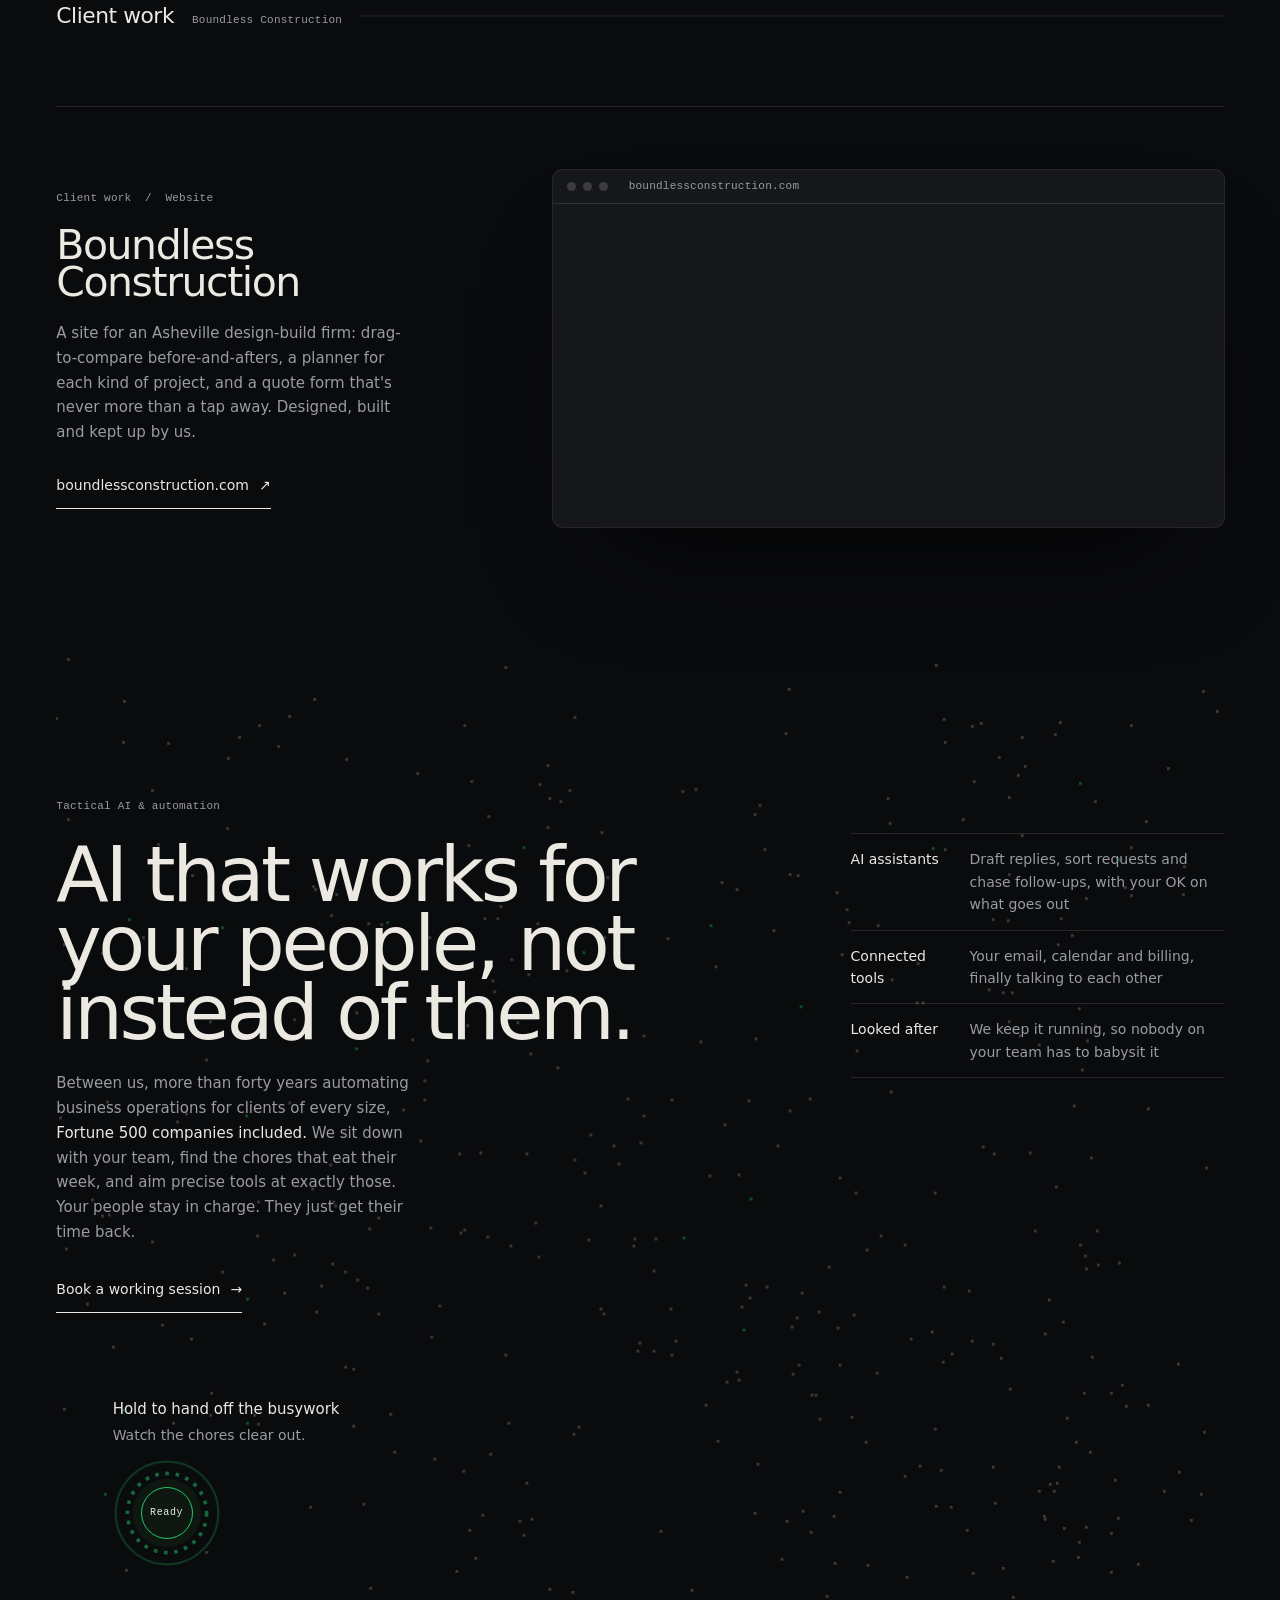
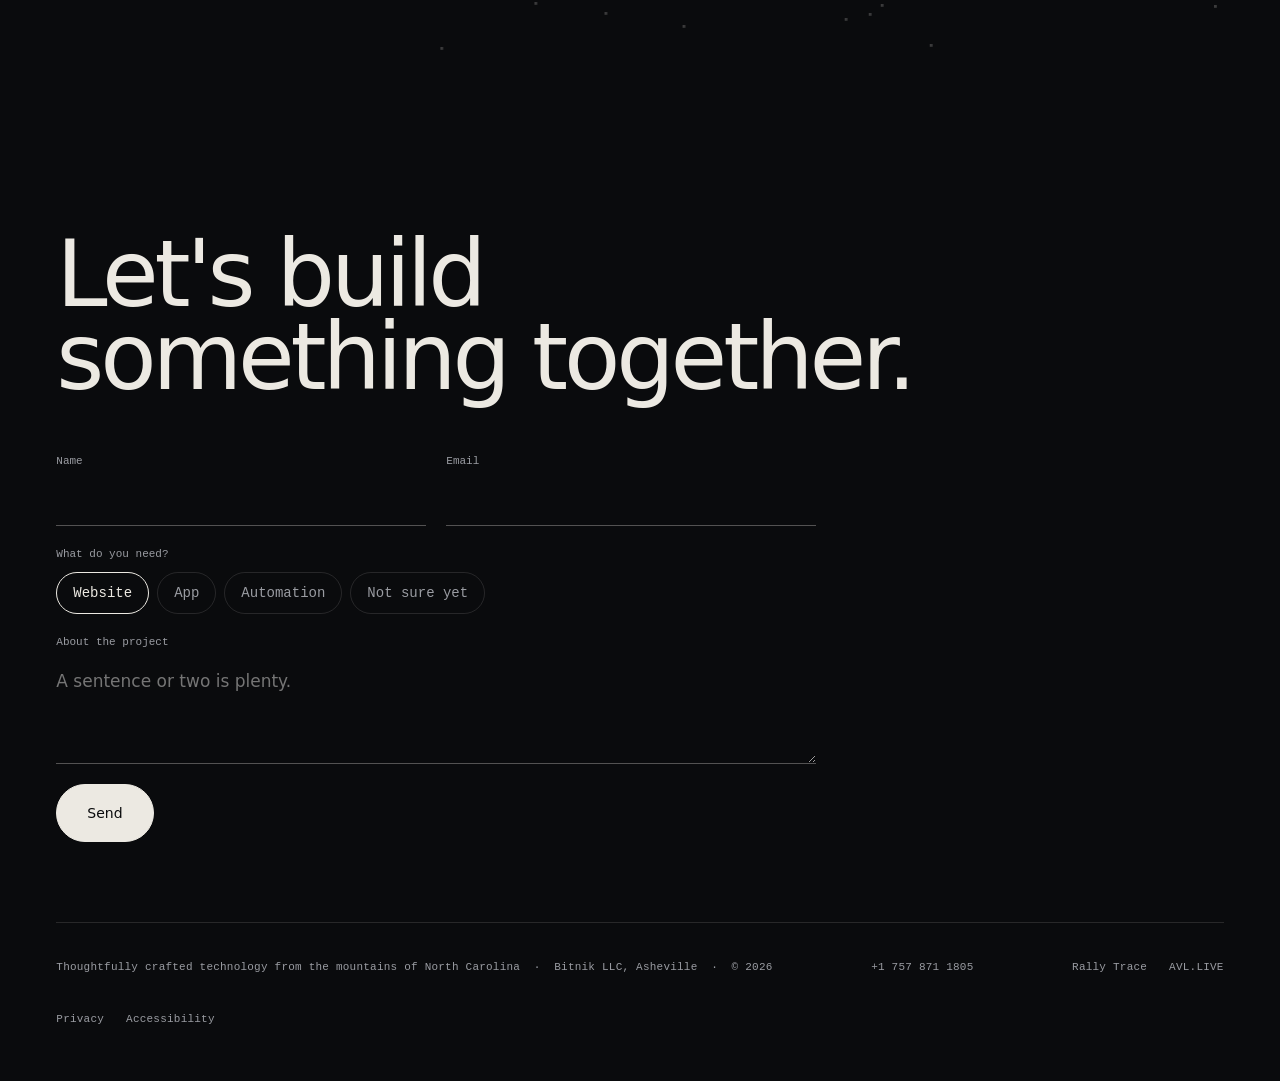
==== commit 709f1978: "Header: drop the clock and the hero's top line; keep one static Asheville, NC in the desktop nav" ====
--- a/public/index.html
+++ b/public/index.html
@@ -61,8 +61,8 @@
 .navr{display:flex;align-items:center;gap:28px}
 .navr a{display:inline-flex;align-items:center;min-height:44px;font-size:13px;color:var(--mute);transition:color .5s var(--ease)}
 .navr a:hover{color:var(--ink)}
-.clock{color:var(--mute);white-space:nowrap}
-@media (max-width:760px){.navr .hide-s{display:none}.clock{display:none}}
+.place{color:var(--mute);white-space:nowrap}
+@media (max-width:760px){.navr .hide-s{display:none}.place{display:none}}
 
 /* ---------- hero ---------- */
 .hero{position:relative;min-height:max(640px,100svh);overflow:hidden;isolation:isolate;display:flex;flex-direction:column;justify-content:flex-end;padding-block:120px clamp(28px,6vh,72px)}
@@ -77,7 +77,6 @@
 .spinhint{position:absolute;right:max(var(--g),env(safe-area-inset-right,0px));top:clamp(96px,16vh,150px);margin:0;color:var(--mute);display:flex;align-items:center;gap:10px;pointer-events:none}
 .spinhint i{width:22px;height:1px;background:var(--rule)}
 @media (max-width:900px){.spinhint{display:none}}
-.hero .eyebrow{grid-column:1 / span 6;margin:0 0 clamp(20px,3vh,36px);color:var(--mute)}
 .hero h1{grid-column:1 / span 12;font-size:clamp(54px,10.4vw,204px);max-width:5.4em}
 .hero h1 em{font-style:normal;color:var(--accent)}
 .hero .aside{grid-column:1 / span 12;display:flex;flex-wrap:wrap;align-items:flex-end;justify-content:space-between;gap:28px 48px;margin-top:clamp(28px,5vh,56px)}
@@ -339,7 +338,7 @@
     <a class="hide-s" href="#work-list">Work</a>
     <a class="hide-s" href="#ai">Streamlining</a>
     <a href="#contact">Contact</a>
-    <span class="mono clock" id="clock">Asheville, NC</span>
+    <span class="mono place">Asheville, NC</span>
   </nav>
 </header>
 
@@ -348,7 +347,6 @@
     <canvas id="gl" aria-hidden="true"></canvas>
     <p class="mono spinhint" aria-hidden="true"><i></i>Drag to spin</p>
     <div class="grid">
-      <p class="eyebrow mono">Bitnik Technology &nbsp;/&nbsp; Asheville, NC</p>
       <h1 class="display">Less busywork. <em>More business.</em></h1>
       <div class="aside">
         <p class="body">We build the websites, iPhone apps and AI tools that take the busywork off your plate, so you and your team get back to the work only you can do.</p>
@@ -526,13 +524,12 @@
 var $$=function(s,c){return Array.prototype.slice.call((c||document).querySelectorAll(s))};
 var clamp=function(v,a,b){return Math.max(a,Math.min(b,v))};
 
-/* ---------- clocks: local studio time, AVL tonight ---------- */
+/* ---------- clock: AVL.LIVE's "tonight" line ---------- */
 function tick(){
   try{
     var d=new Date();
     var t=new Intl.DateTimeFormat('en-US',{timeZone:'America/New_York',hour:'numeric',minute:'2-digit'}).format(d);
     var wd=new Intl.DateTimeFormat('en-US',{timeZone:'America/New_York',weekday:'long'}).format(d);
-    $('#clock').textContent='Asheville, NC  '+t;
     $('#avlclock').textContent=wd+' · '+t+' ET in Asheville';
   }catch(e){}
 }
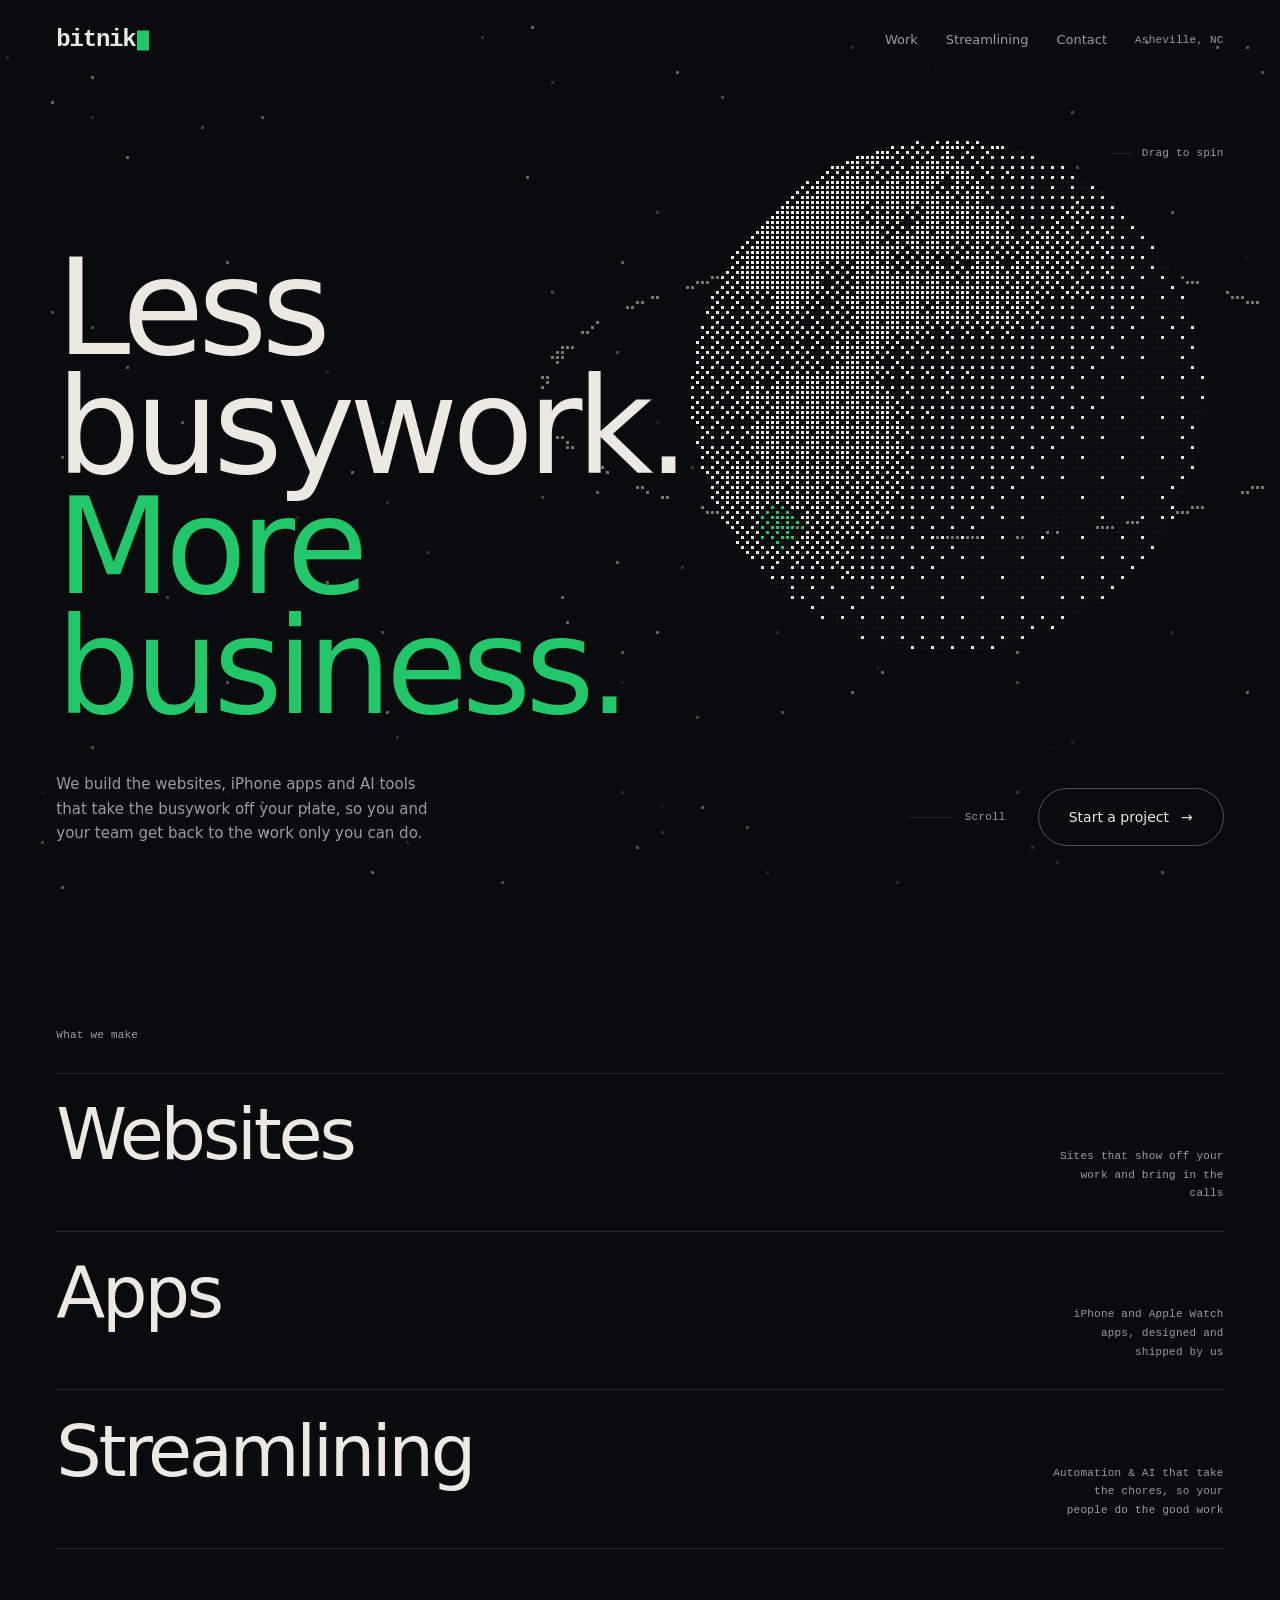
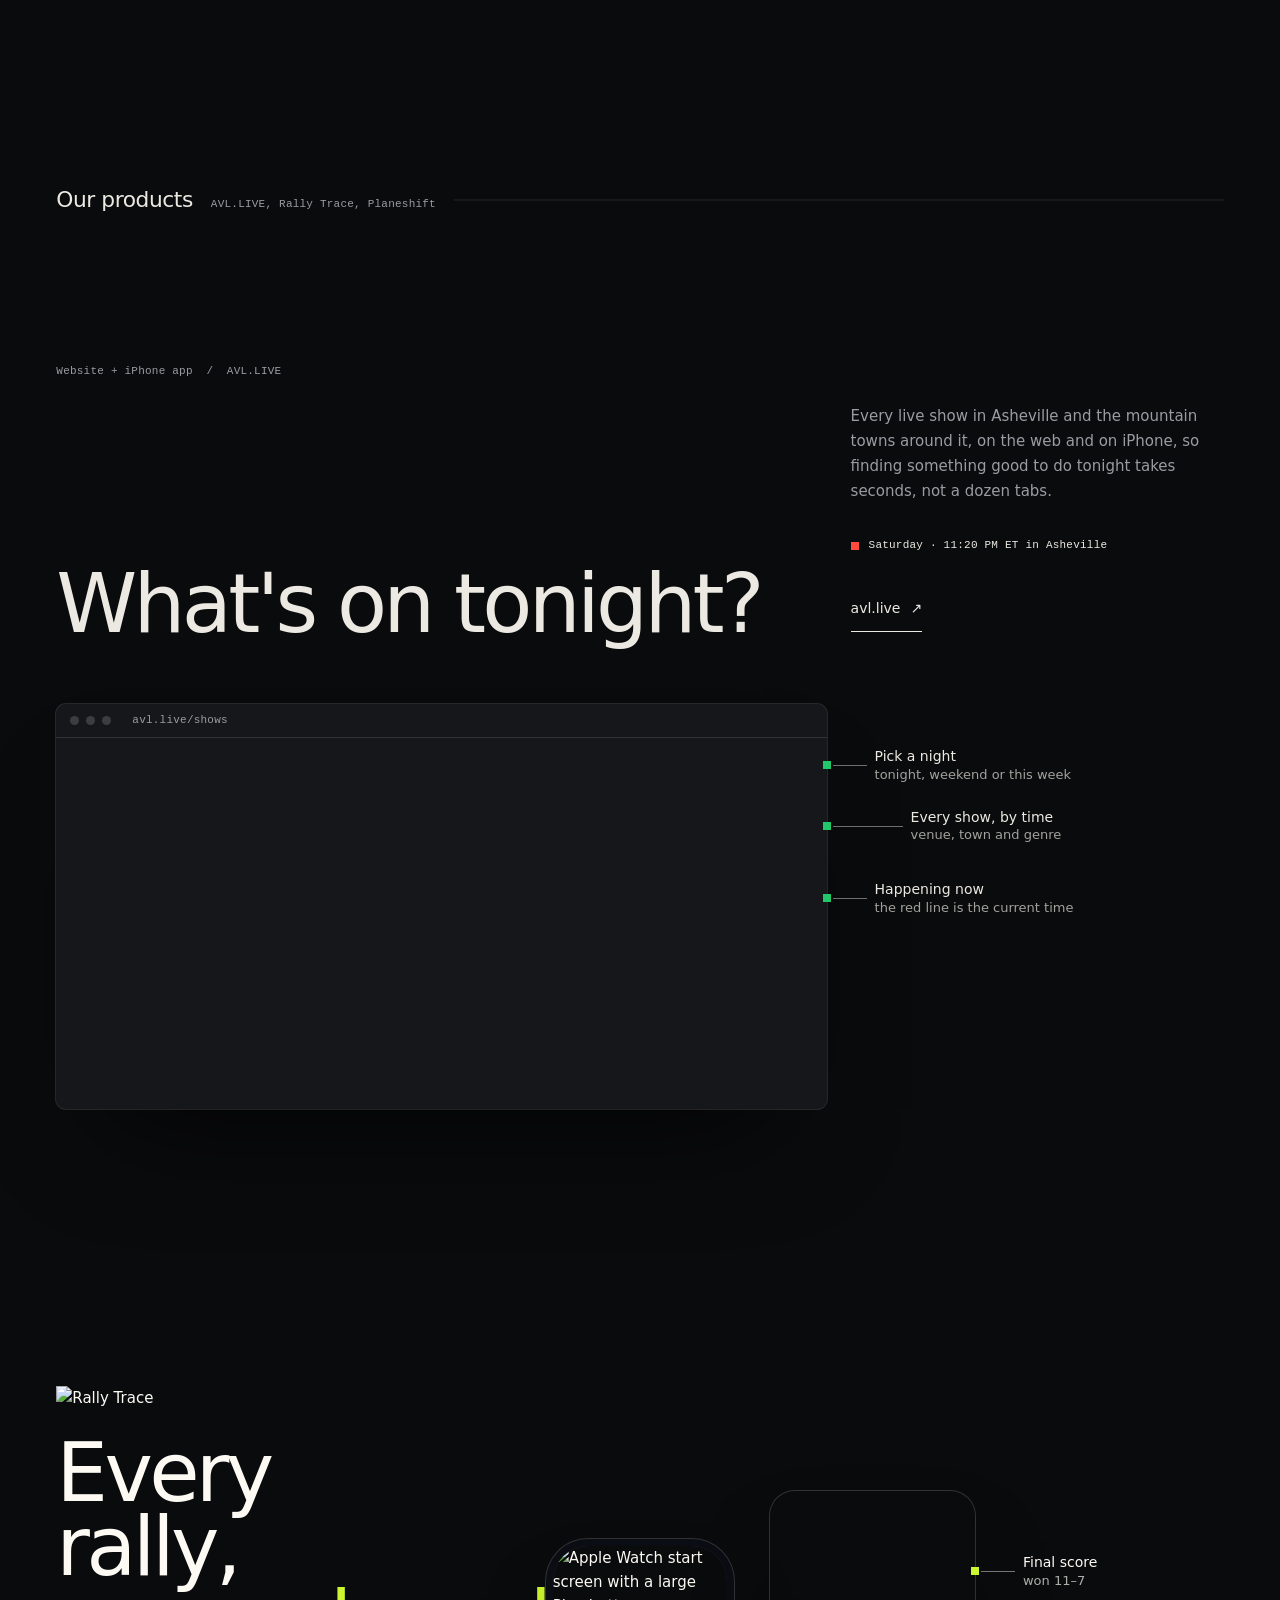
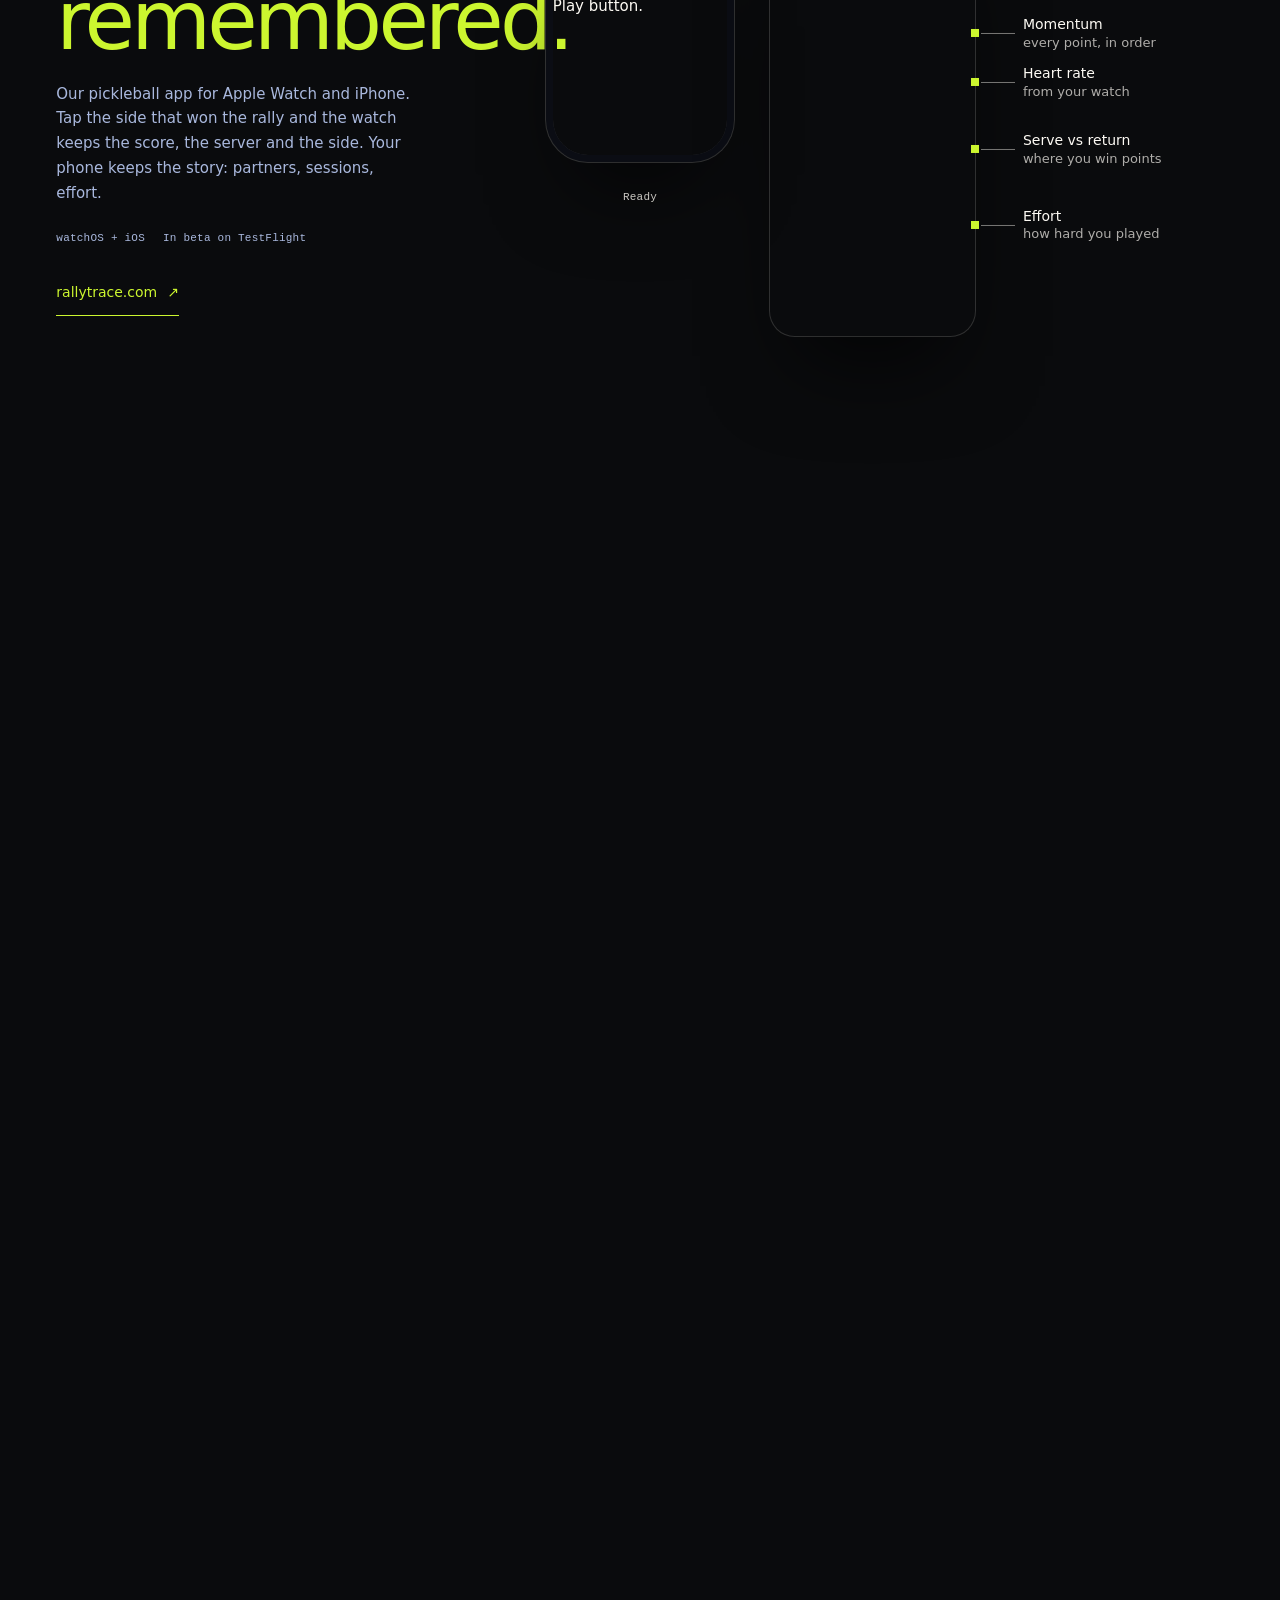
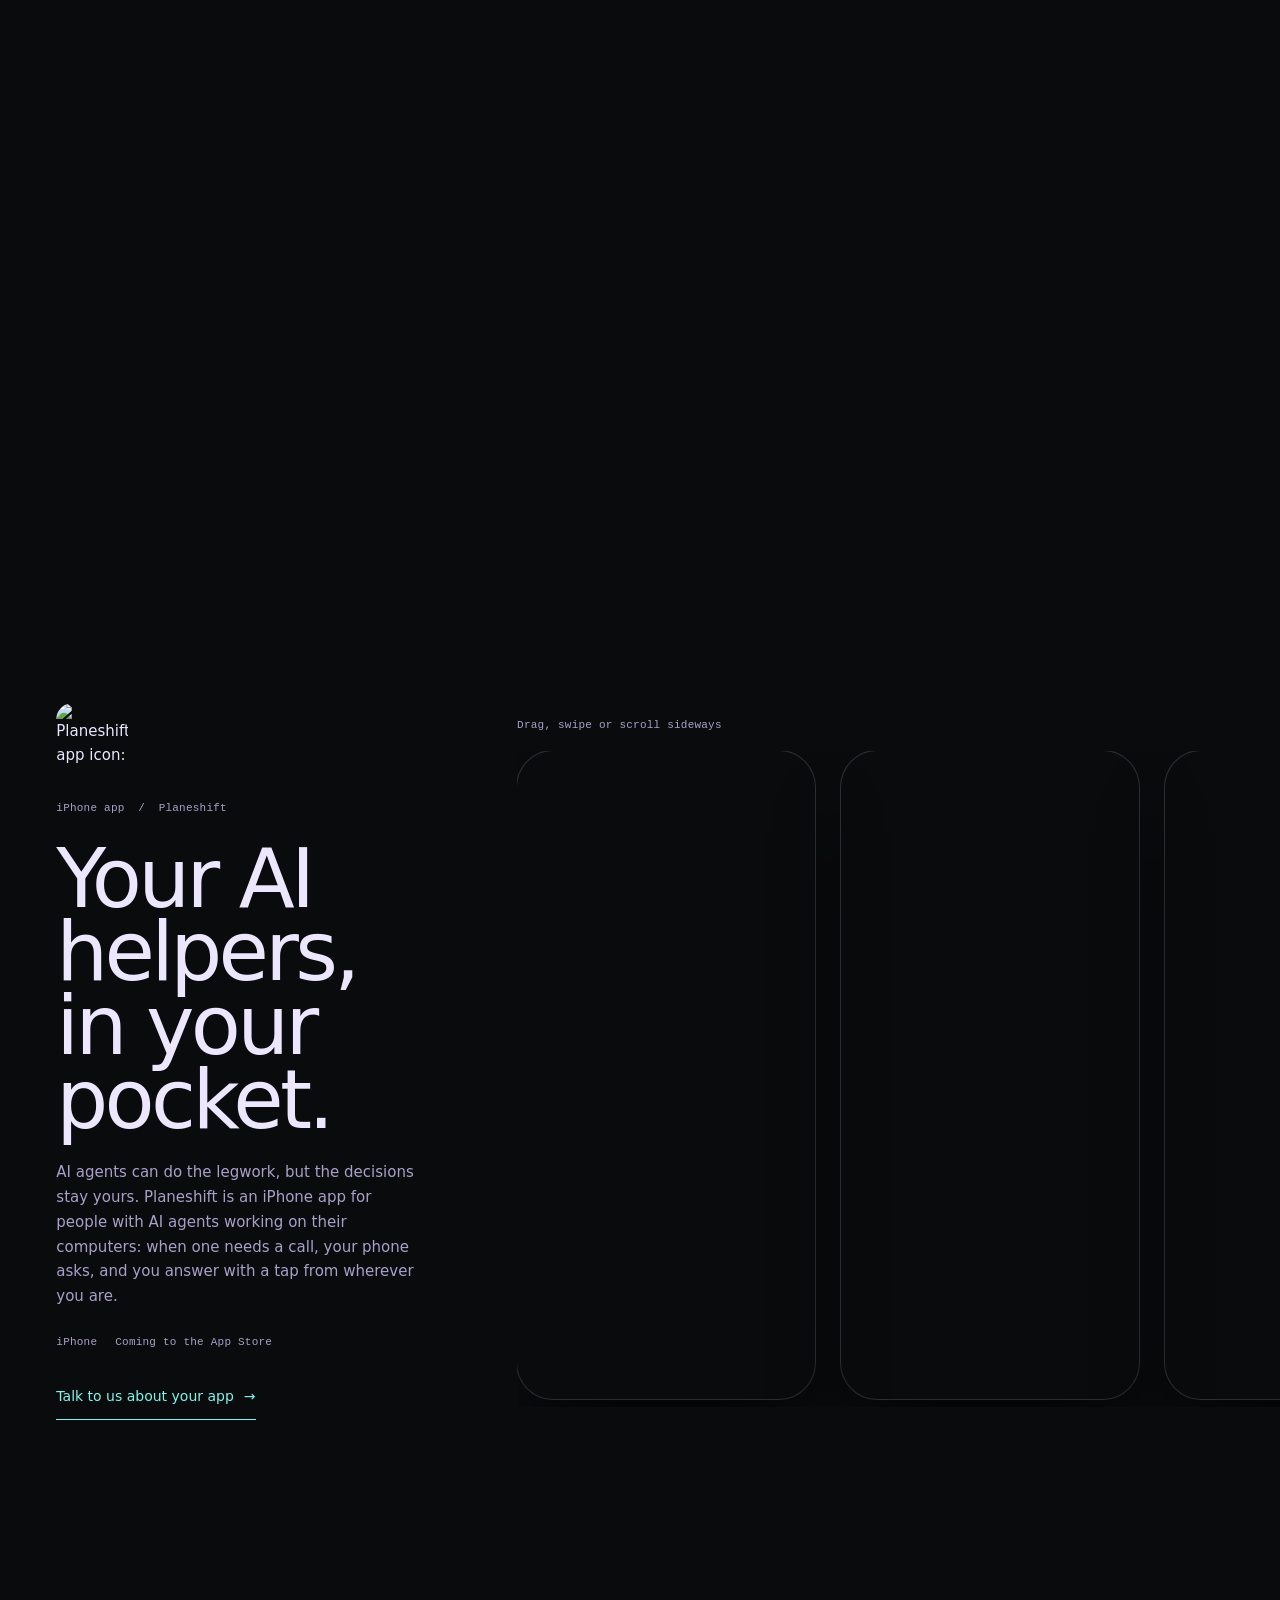
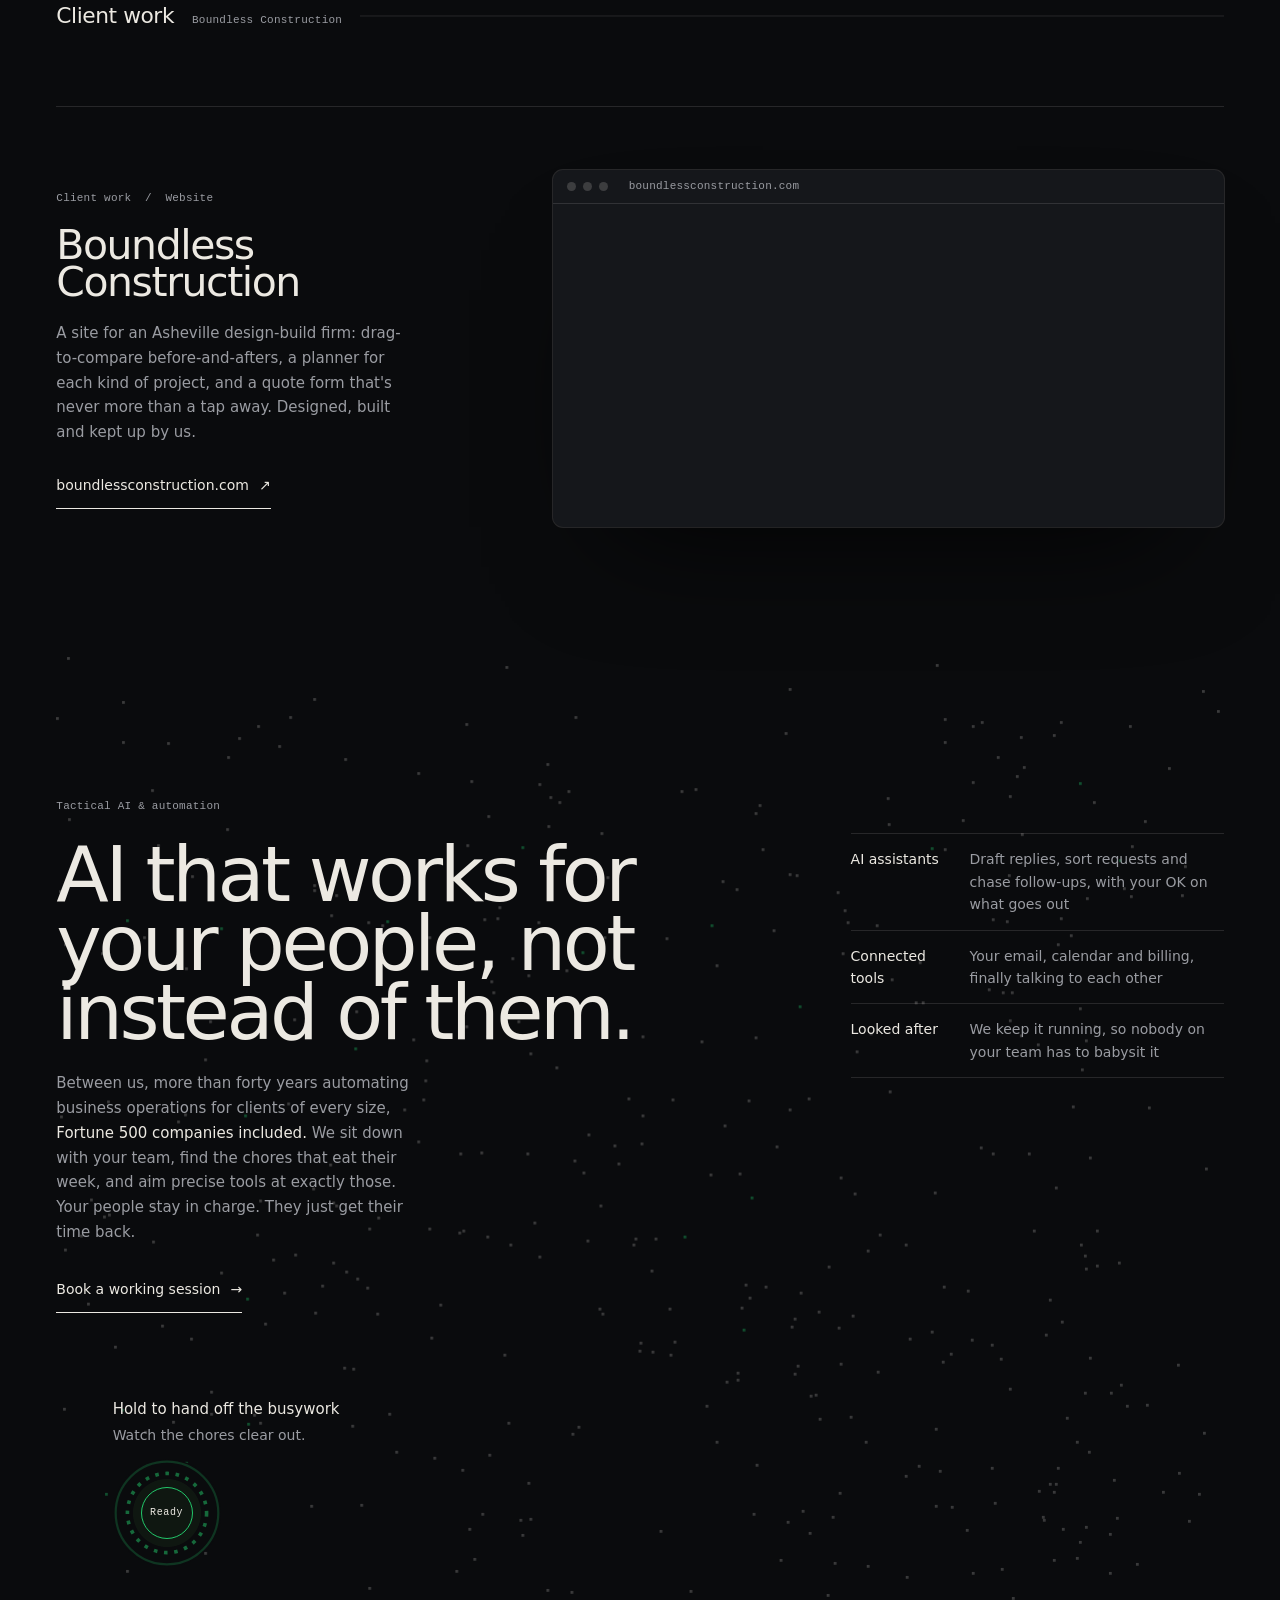
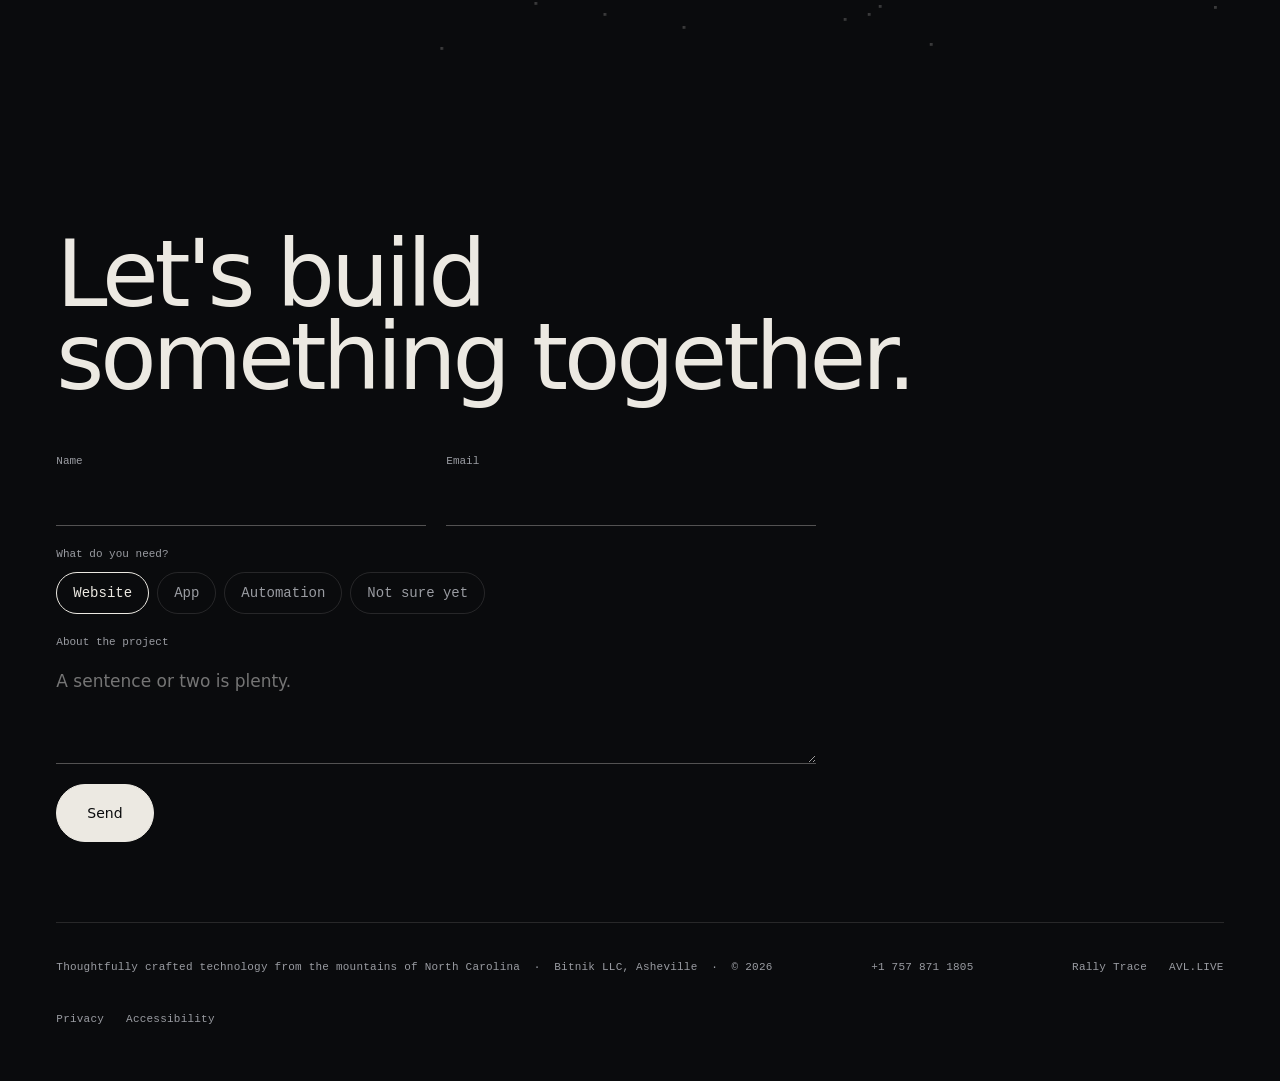
==== commit ebd539f1: "Work list follows the page: Websites (AVL.LIVE first), then Apps, then Streamlining" ====
--- a/public/index.html
+++ b/public/index.html
@@ -363,8 +363,8 @@
     <div class="grid">
       <p class="lbl mono">What we make</p>
       <ul class="rows" id="rows">
-        <li><a class="row" href="#rallytrace" data-prev="0"><span class="display">Apps</span><span class="mono">iPhone and Apple Watch apps, designed and shipped by us</span></a></li>
-        <li><a class="row" href="#avl" data-prev="1"><span class="display">Websites</span><span class="mono">Sites that show off your work and bring in the calls</span></a></li>
+        <li><a class="row" href="#avl" data-prev="0"><span class="display">Websites</span><span class="mono">Sites that show off your work and bring in the calls</span></a></li>
+        <li><a class="row" href="#rallytrace" data-prev="1"><span class="display">Apps</span><span class="mono">iPhone and Apple Watch apps, designed and shipped by us</span></a></li>
         <li><a class="row" href="#ai" data-prev="2"><span class="display">Streamlining</span><span class="mono">Automation &amp; AI that take the chores, so your people do the good work</span></a></li>
       </ul>
     </div>
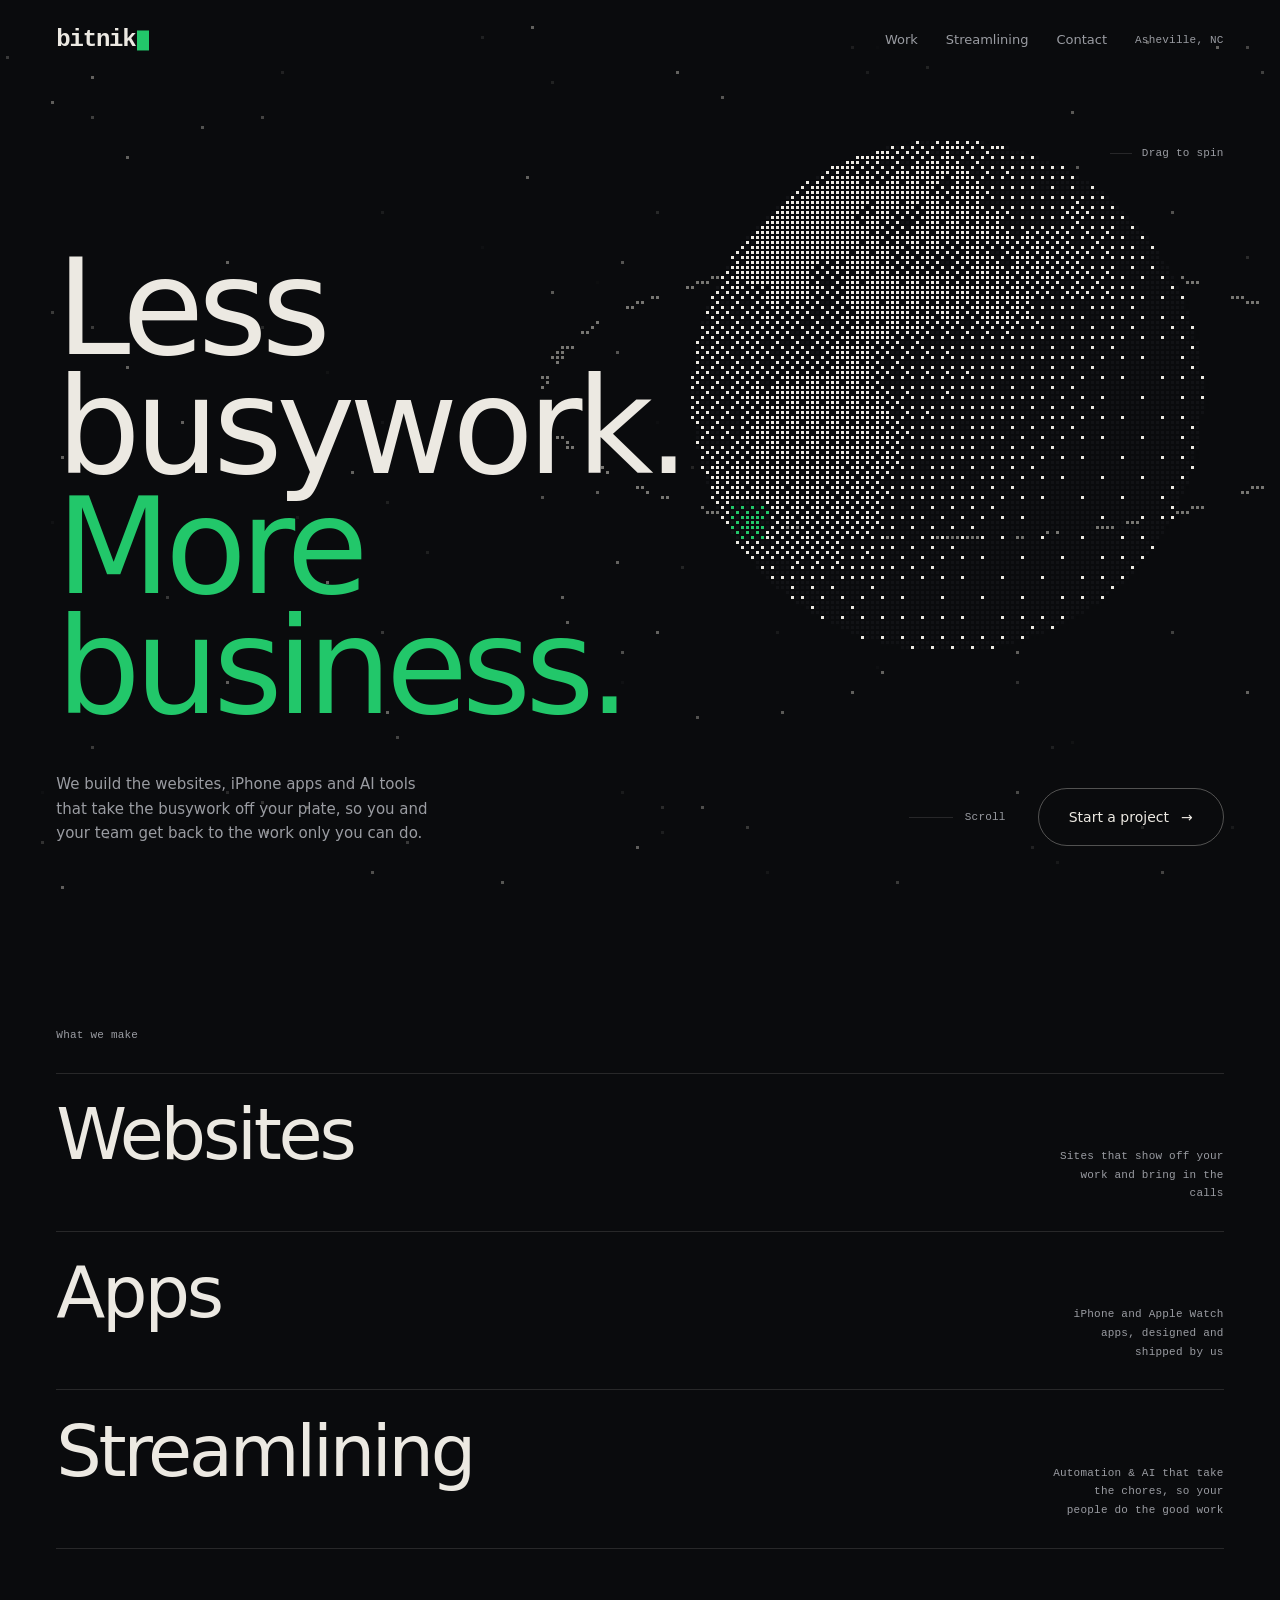
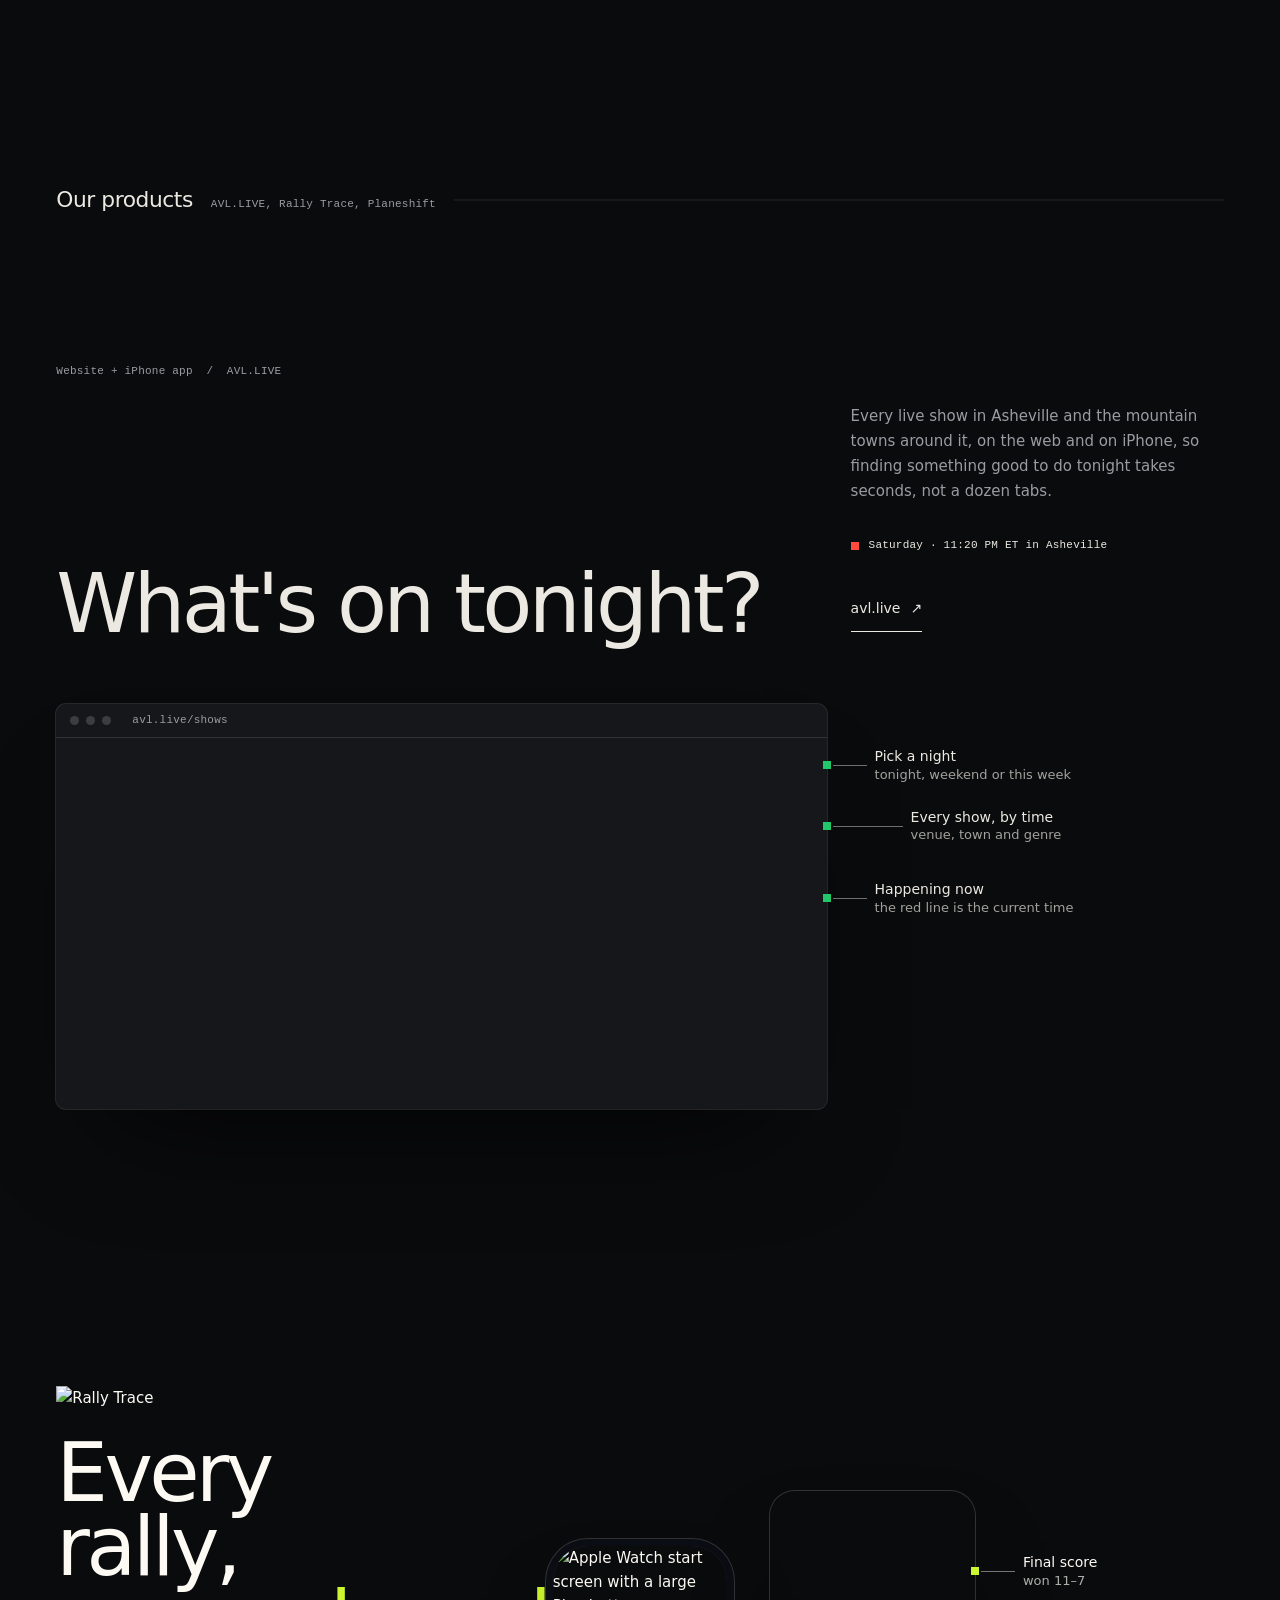
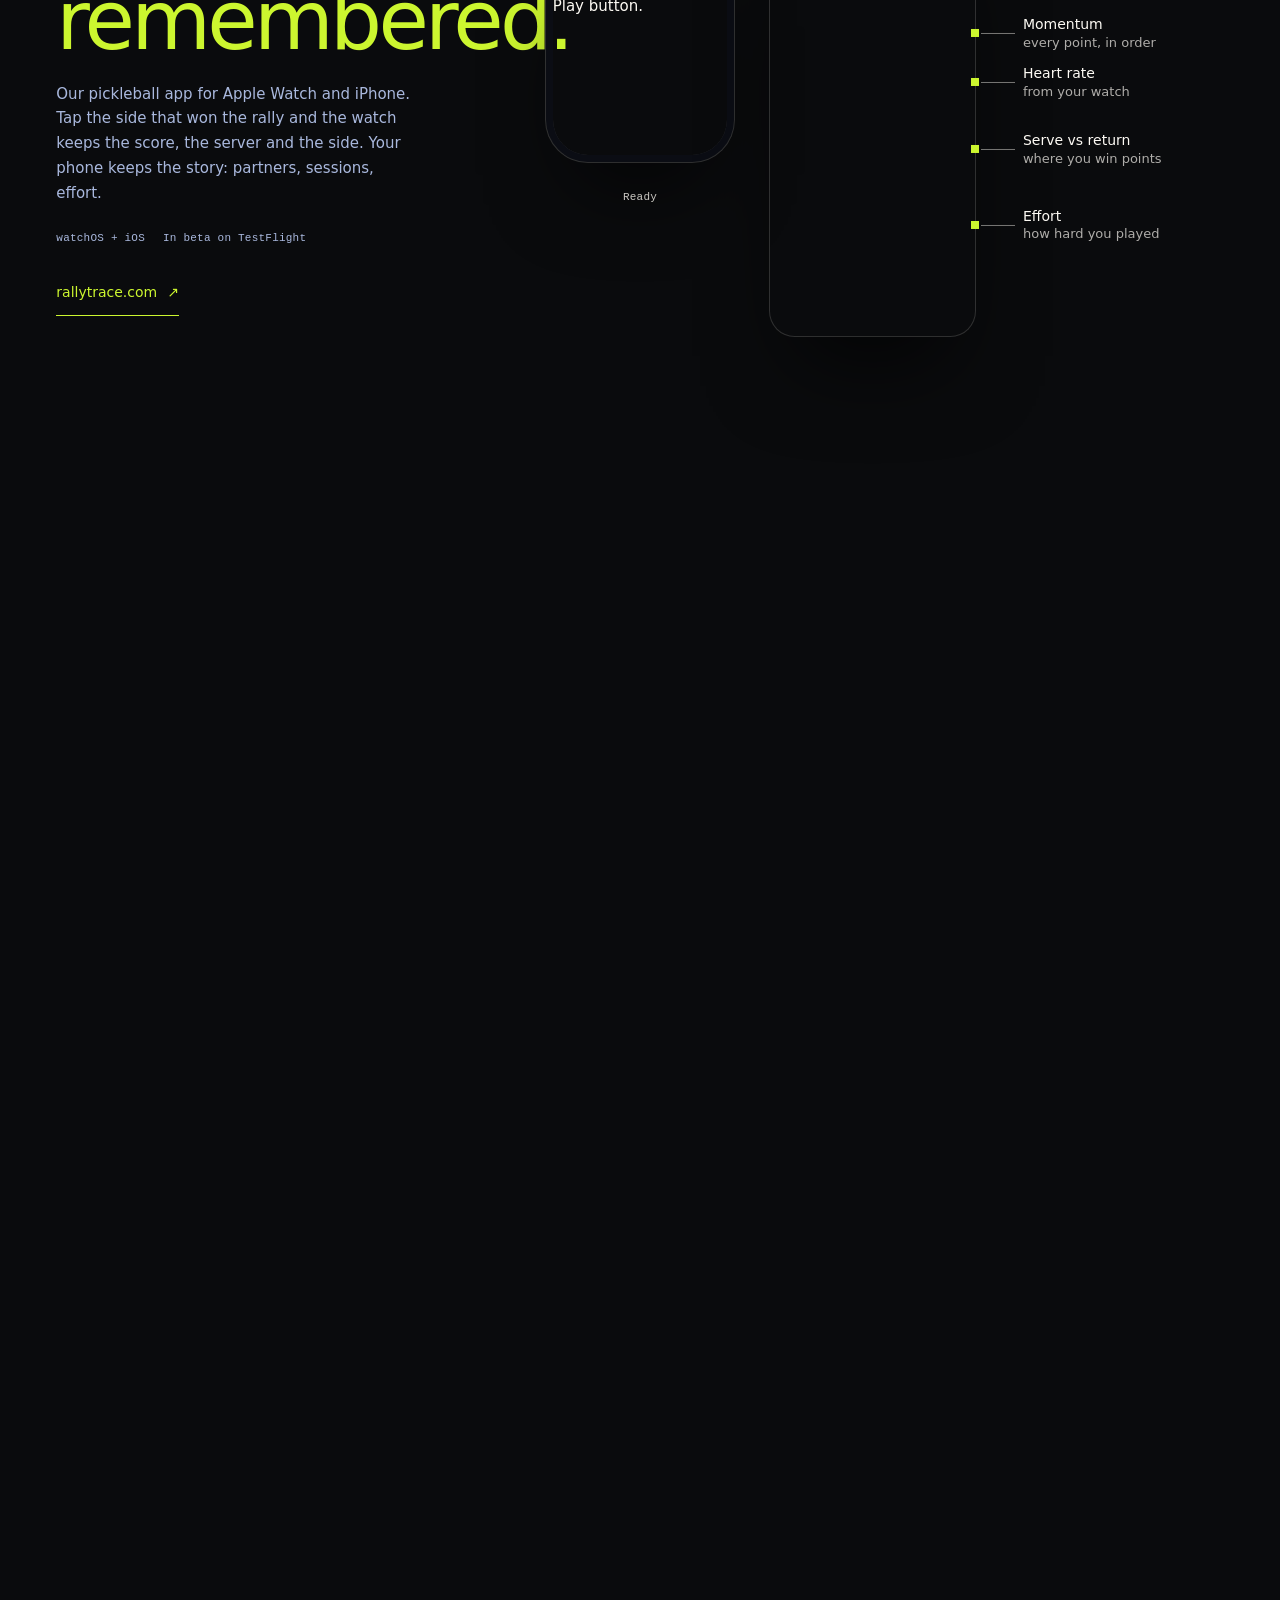
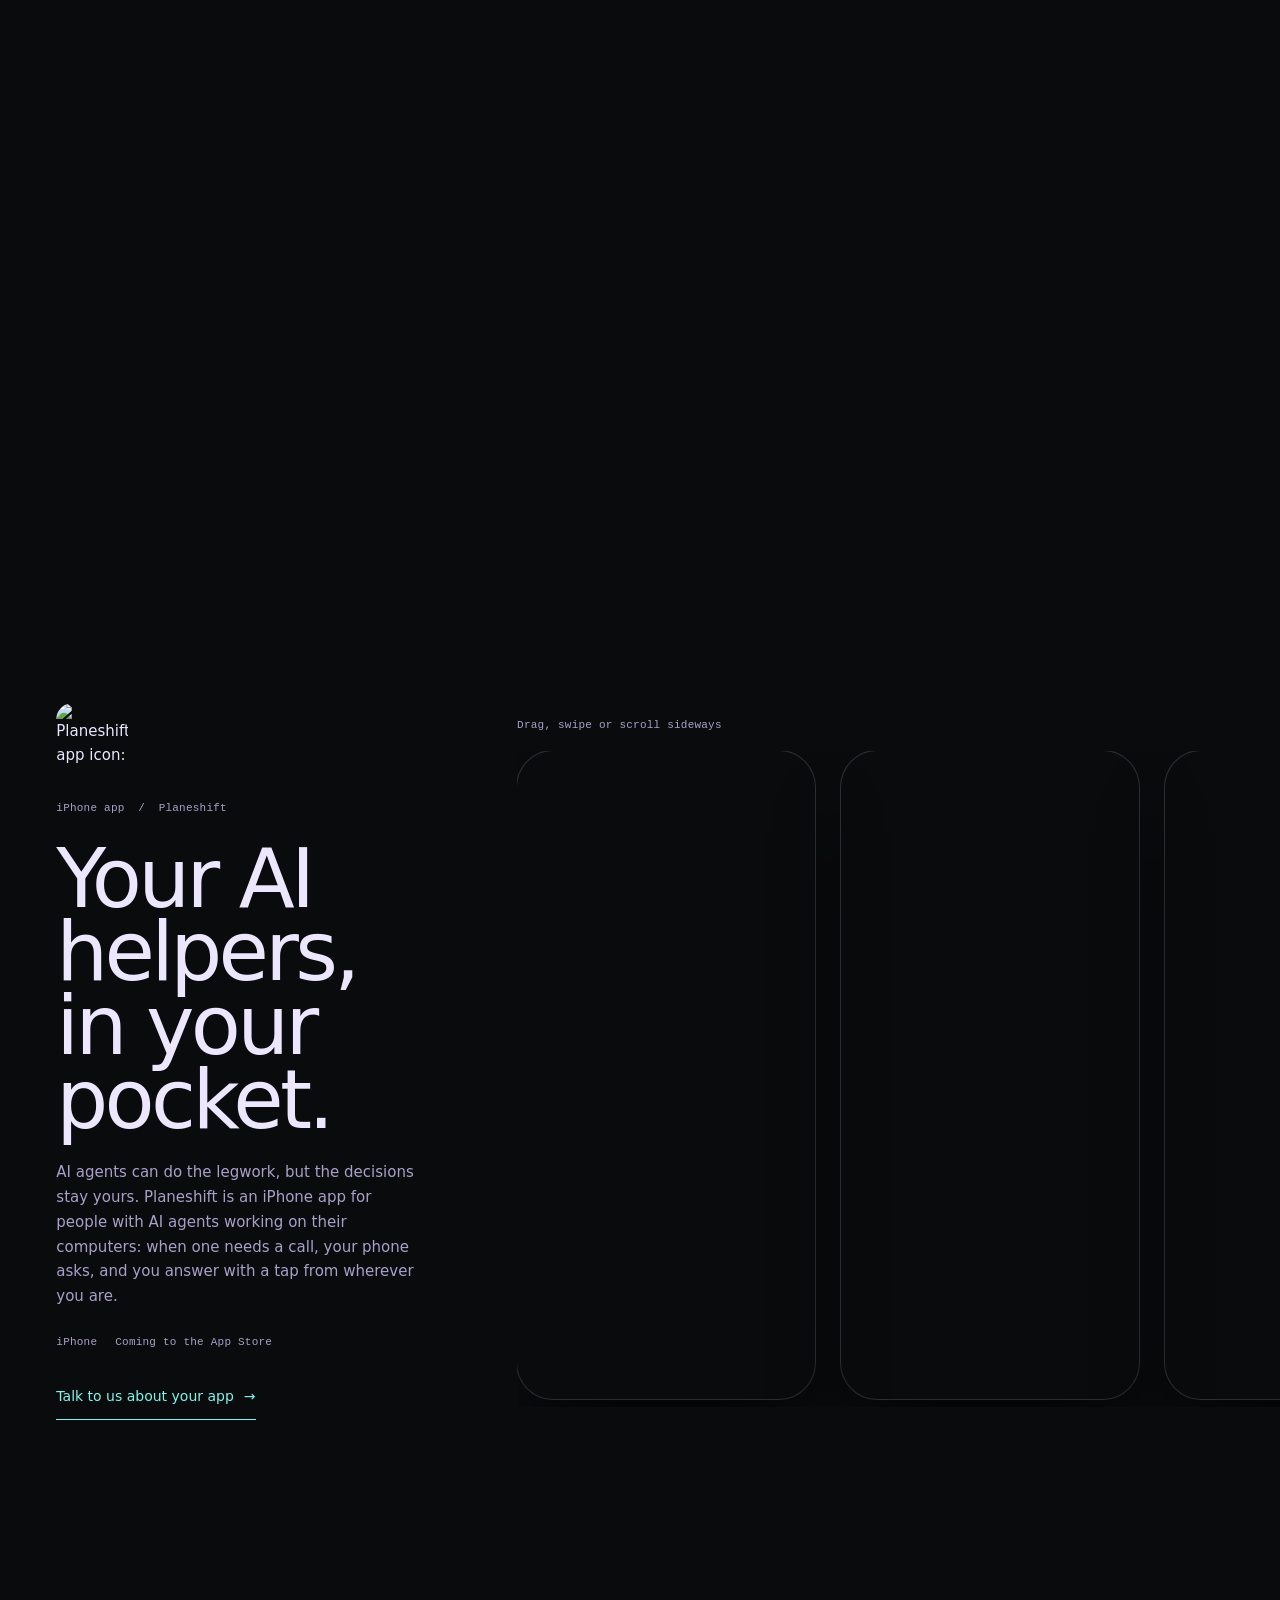
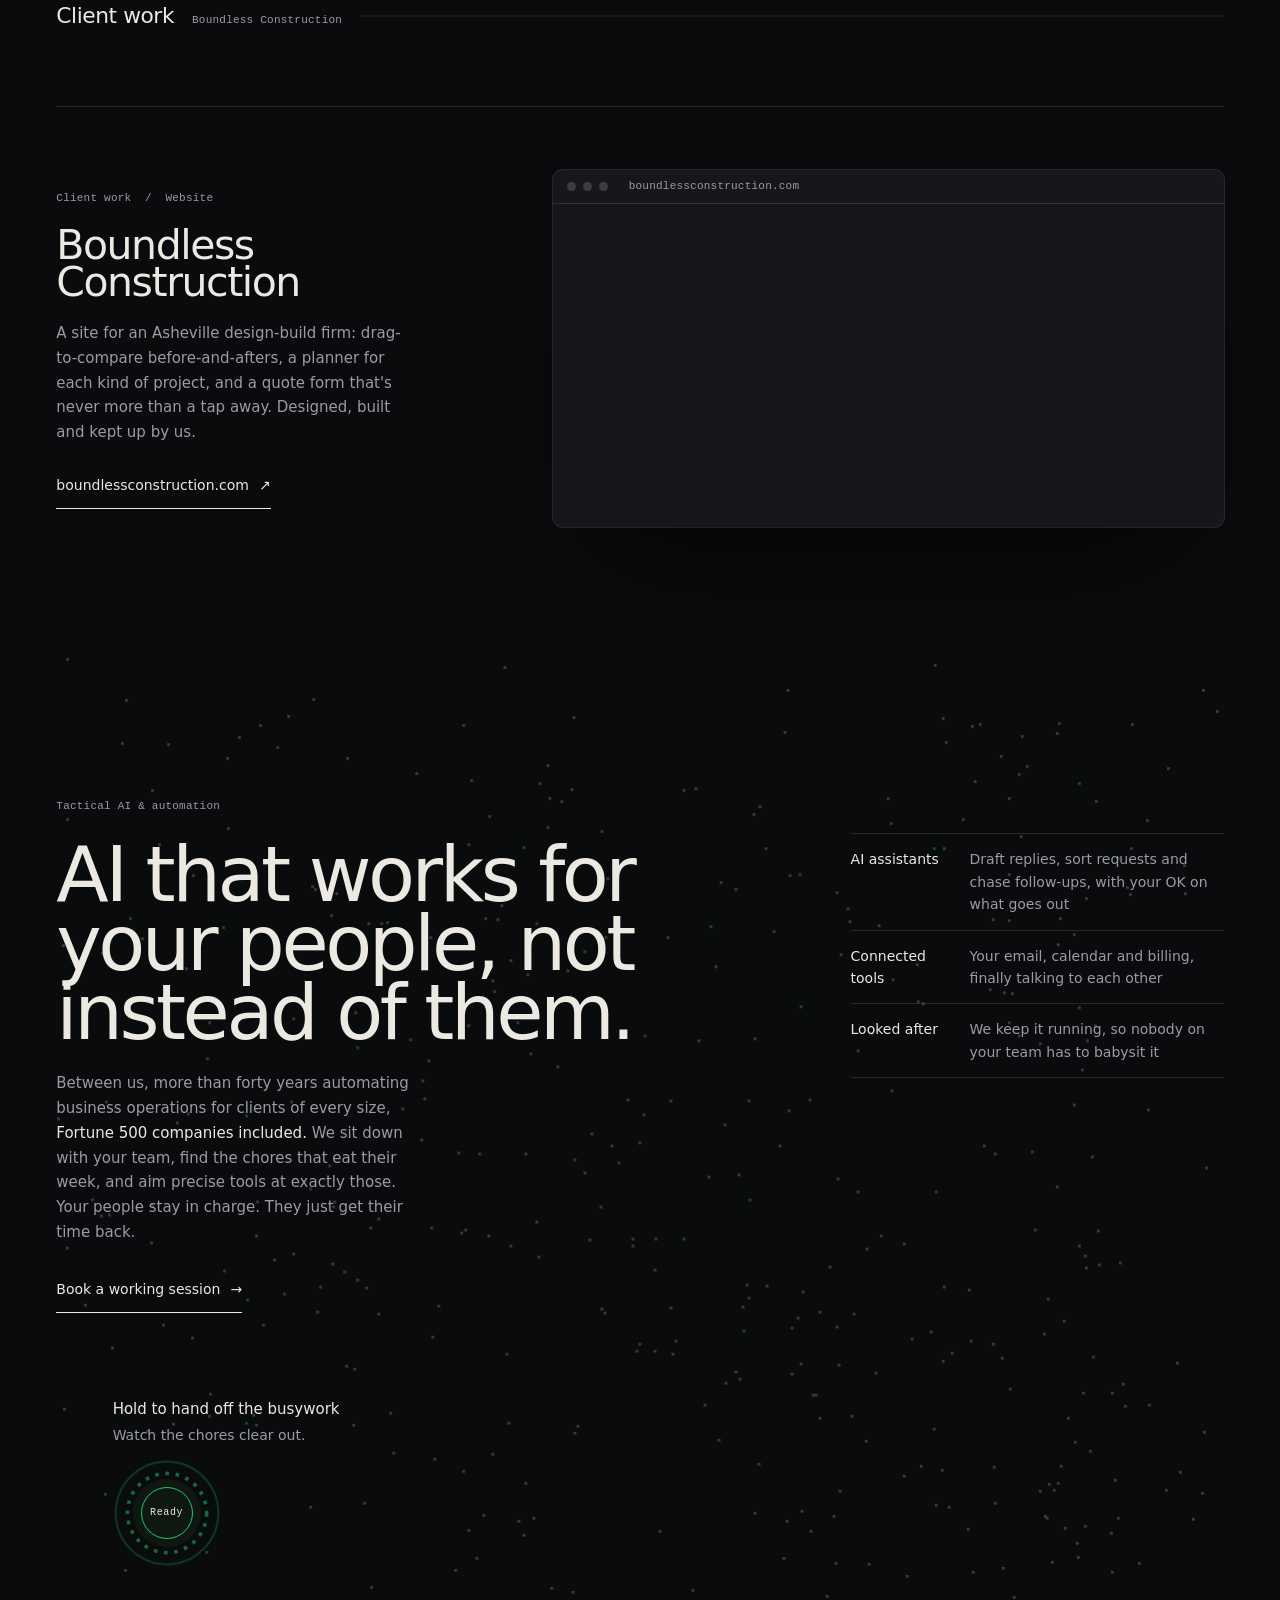
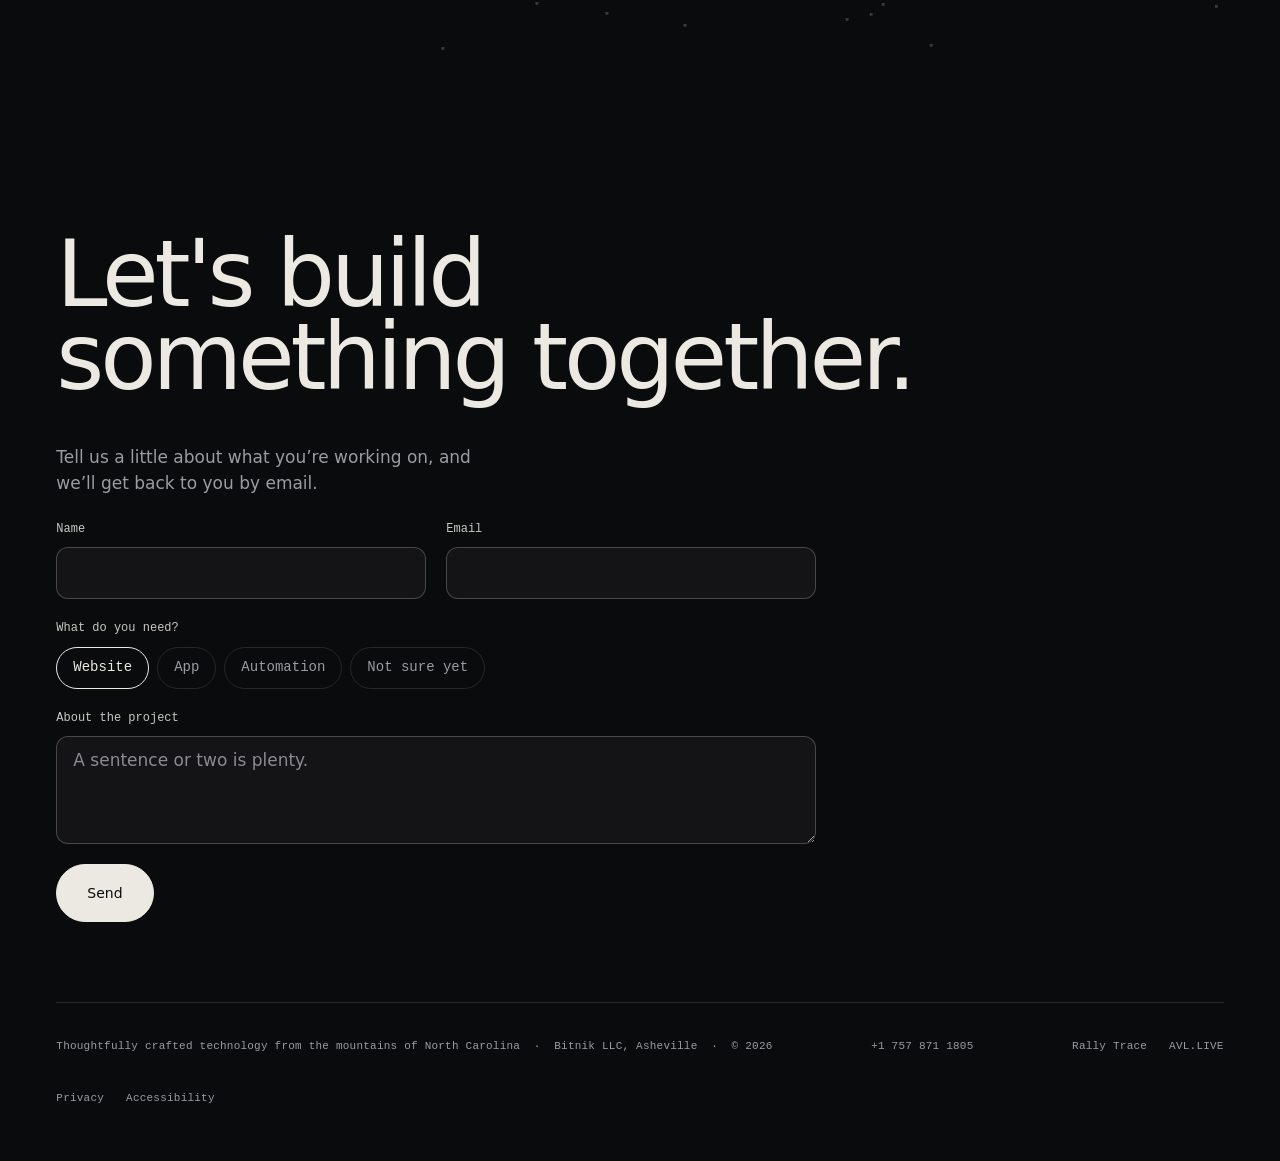
==== commit ad1ca089: "Contact form: outlined, filled fields, larger labels and an intro line so it reads as a form" ====
--- a/public/index.html
+++ b/public/index.html
@@ -234,15 +234,19 @@
 /* Contact */
 .contact{padding-block:clamp(110px,20vh,220px) 40px;min-height:100svh;display:flex;flex-direction:column;justify-content:space-between;gap:80px}
 .contact h2{grid-column:1 / span 12;font-size:clamp(46px,7.2vw,128px);max-width:12em}
-.contact .act{grid-column:1 / span 12;display:flex;flex-wrap:wrap;align-items:center;gap:20px 32px;margin-top:clamp(36px,6vh,64px)}
+.contact .act{grid-column:1 / span 12;display:flex;flex-direction:column;align-items:flex-start;gap:24px;margin-top:clamp(28px,5vh,52px)}
 .pform,.pdone{width:100%;max-width:760px;display:flex;flex-direction:column;gap:20px}
+.flead{width:100%;max-width:40ch;margin:0;color:var(--mute);font-size:17px;line-height:1.55}
 [hidden]{display:none!important}
 .f2{display:grid;grid-template-columns:1fr 1fr;gap:20px}
 .fld{display:flex;flex-direction:column;gap:8px;border:0;margin:0;padding:0;min-width:0}
-.fld label,.fld legend{font-family:var(--mono);font-size:11px;color:var(--mute);padding:0}
-.fld input:not([type=radio]),.fld textarea{width:100%;min-height:48px;padding:12px 0;border:0;border-bottom:1px solid rgba(236,233,226,.32);background:transparent;color:var(--ink);font-family:var(--sans);font-size:17px;resize:vertical;border-radius:0}
-.fld input:focus,.fld textarea:focus{outline:none;border-bottom-color:var(--accent);box-shadow:0 1px 0 0 var(--accent)}
-.fld [aria-invalid=true]{border-bottom-color:#FF6B6B}
+.fld label,.fld legend{font-family:var(--mono);font-size:12px;color:#C9C7C1;padding:0}
+/* Outlined, faintly filled fields: on a dark page an underline alone reads as a rule, not a place to type. */
+.fld input:not([type=radio]),.fld textarea{width:100%;min-height:52px;padding:13px 16px;border:1px solid rgba(236,233,226,.24);background:rgba(236,233,226,.045);color:var(--ink);font-family:var(--sans);font-size:17px;resize:vertical;border-radius:12px;transition:border-color .2s,box-shadow .2s,background .2s}
+.fld input:not([type=radio]):hover,.fld textarea:hover{border-color:rgba(236,233,226,.4)}
+.fld input::placeholder,.fld textarea::placeholder{color:#8A8C92}
+.fld input:focus,.fld textarea:focus{outline:none;border-color:var(--accent);background:rgba(236,233,226,.07);box-shadow:0 0 0 3px rgba(34,199,106,.22)}
+.fld [aria-invalid=true]{border-color:#FF6B6B}
 .kinds{flex-direction:row;flex-wrap:wrap;gap:8px}
 .kinds legend{width:100%;margin-bottom:8px}
 .kinds label{position:relative;cursor:pointer}
@@ -488,7 +492,8 @@
     <div class="grid">
       <h2 class="display">Let's build something together.</h2>
       <div class="act">
-      <form class="pform" id="pform" action="/api/contact" method="post" novalidate>
+      <p class="flead" id="flead">Tell us a little about what you&rsquo;re working on, and we&rsquo;ll get back to you by email.</p>
+      <form class="pform" aria-describedby="flead" id="pform" action="/api/contact" method="post" novalidate>
         <div class="f2">
           <div class="fld"><label for="f-name">Name</label><input id="f-name" name="name" autocomplete="name" required></div>
           <div class="fld"><label for="f-email">Email</label><input id="f-email" name="email" type="email" autocomplete="email" required></div>
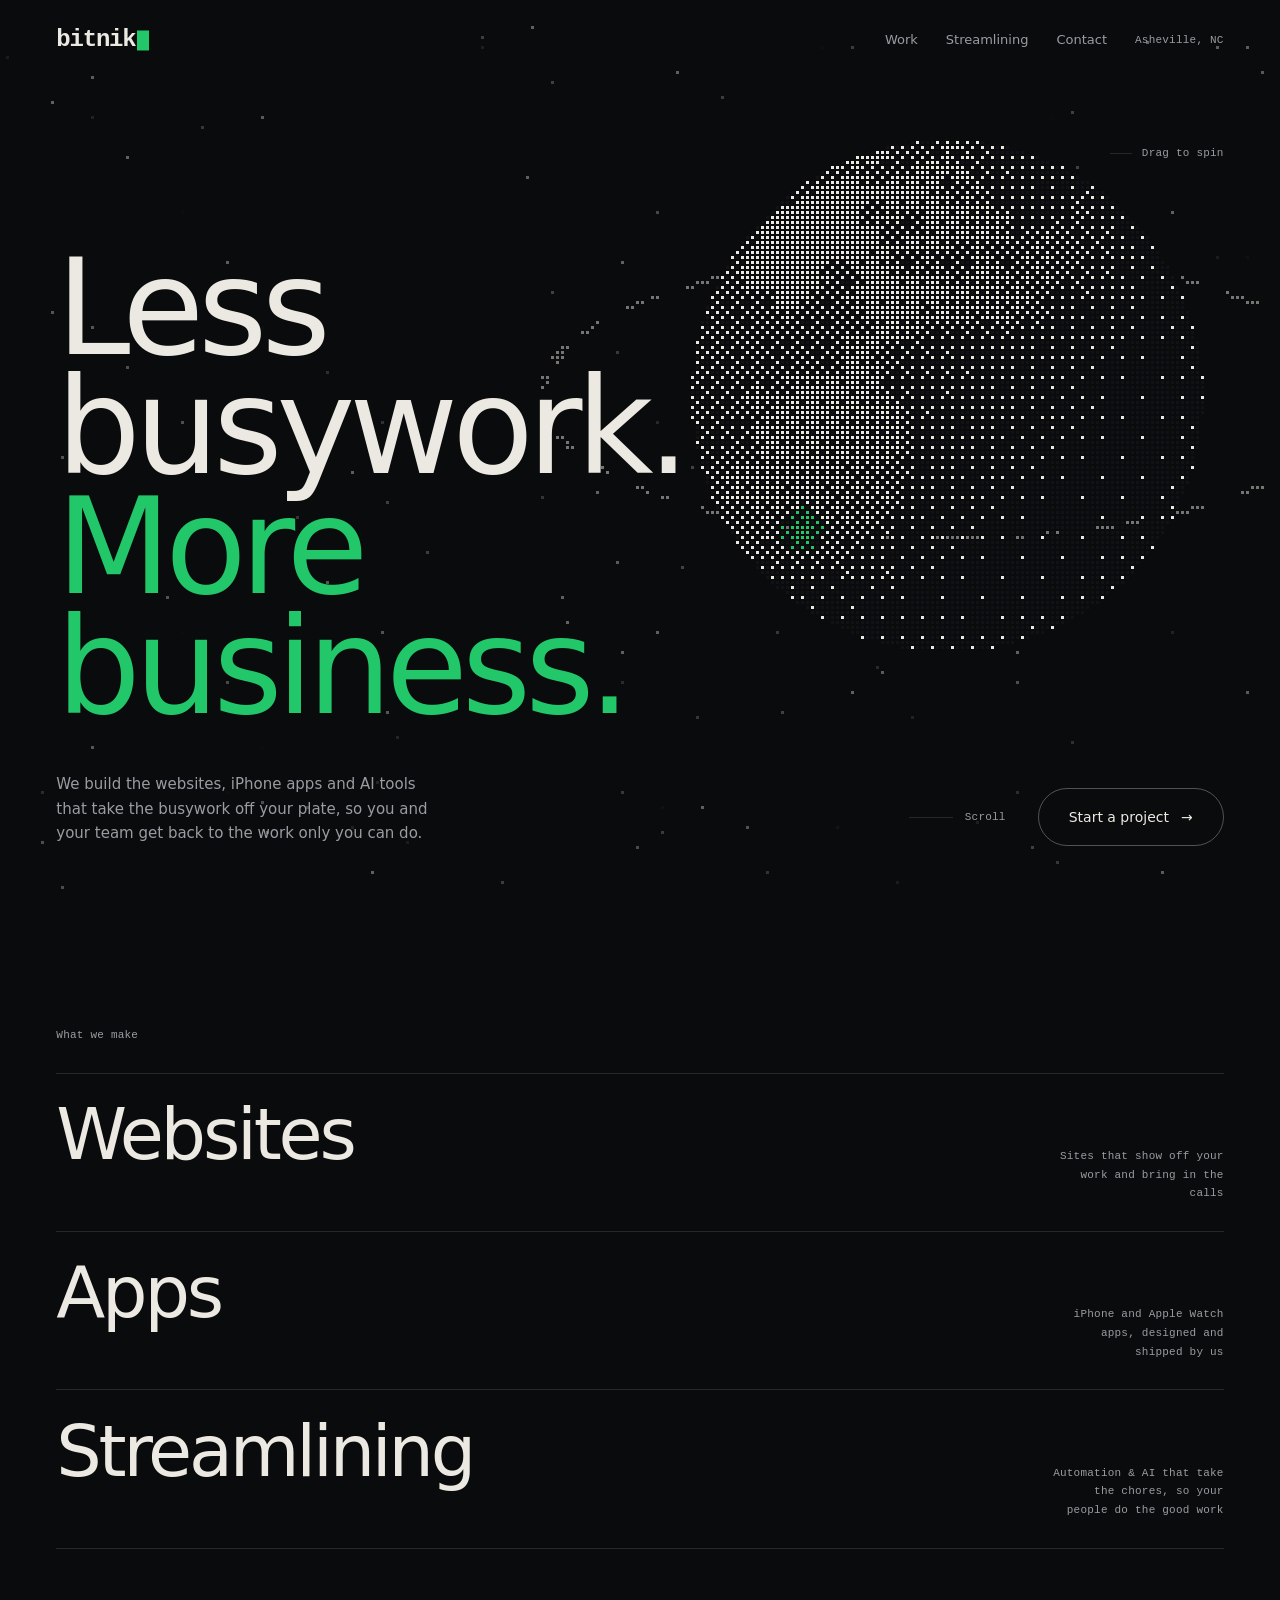
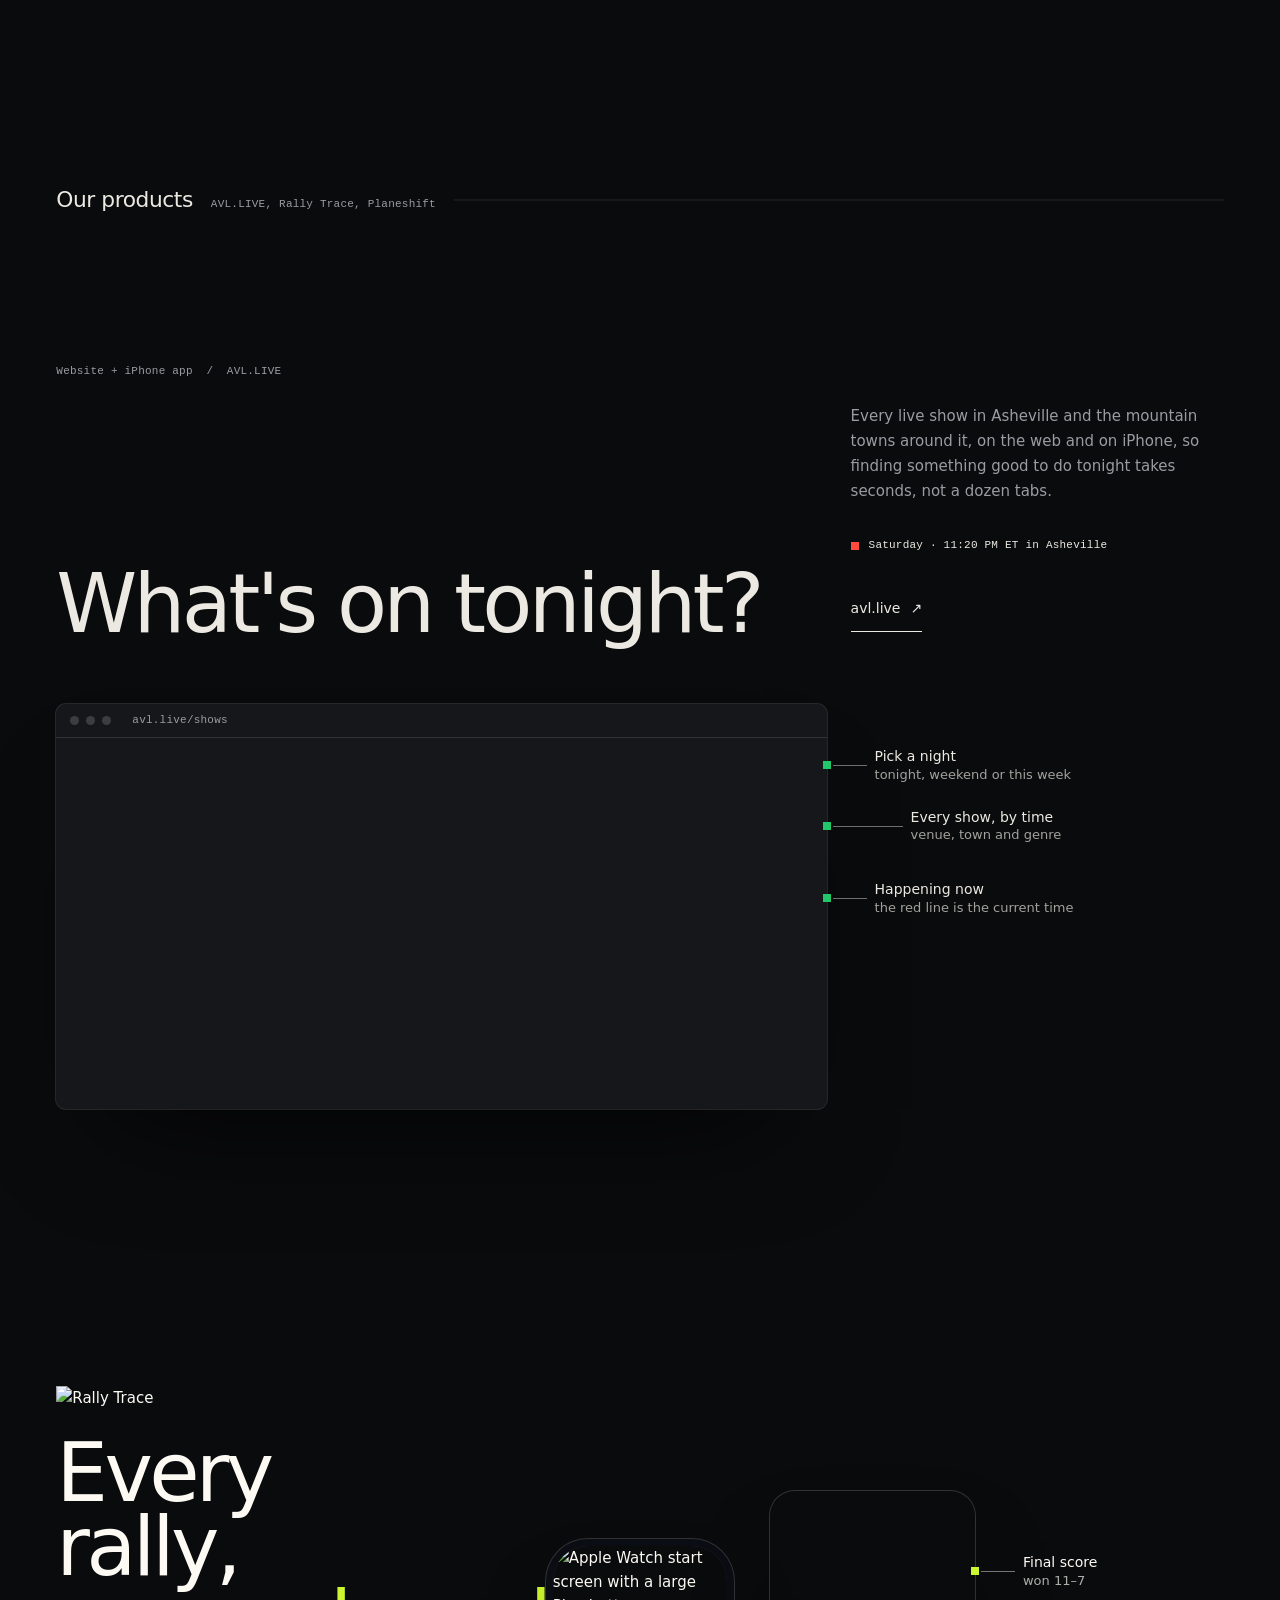
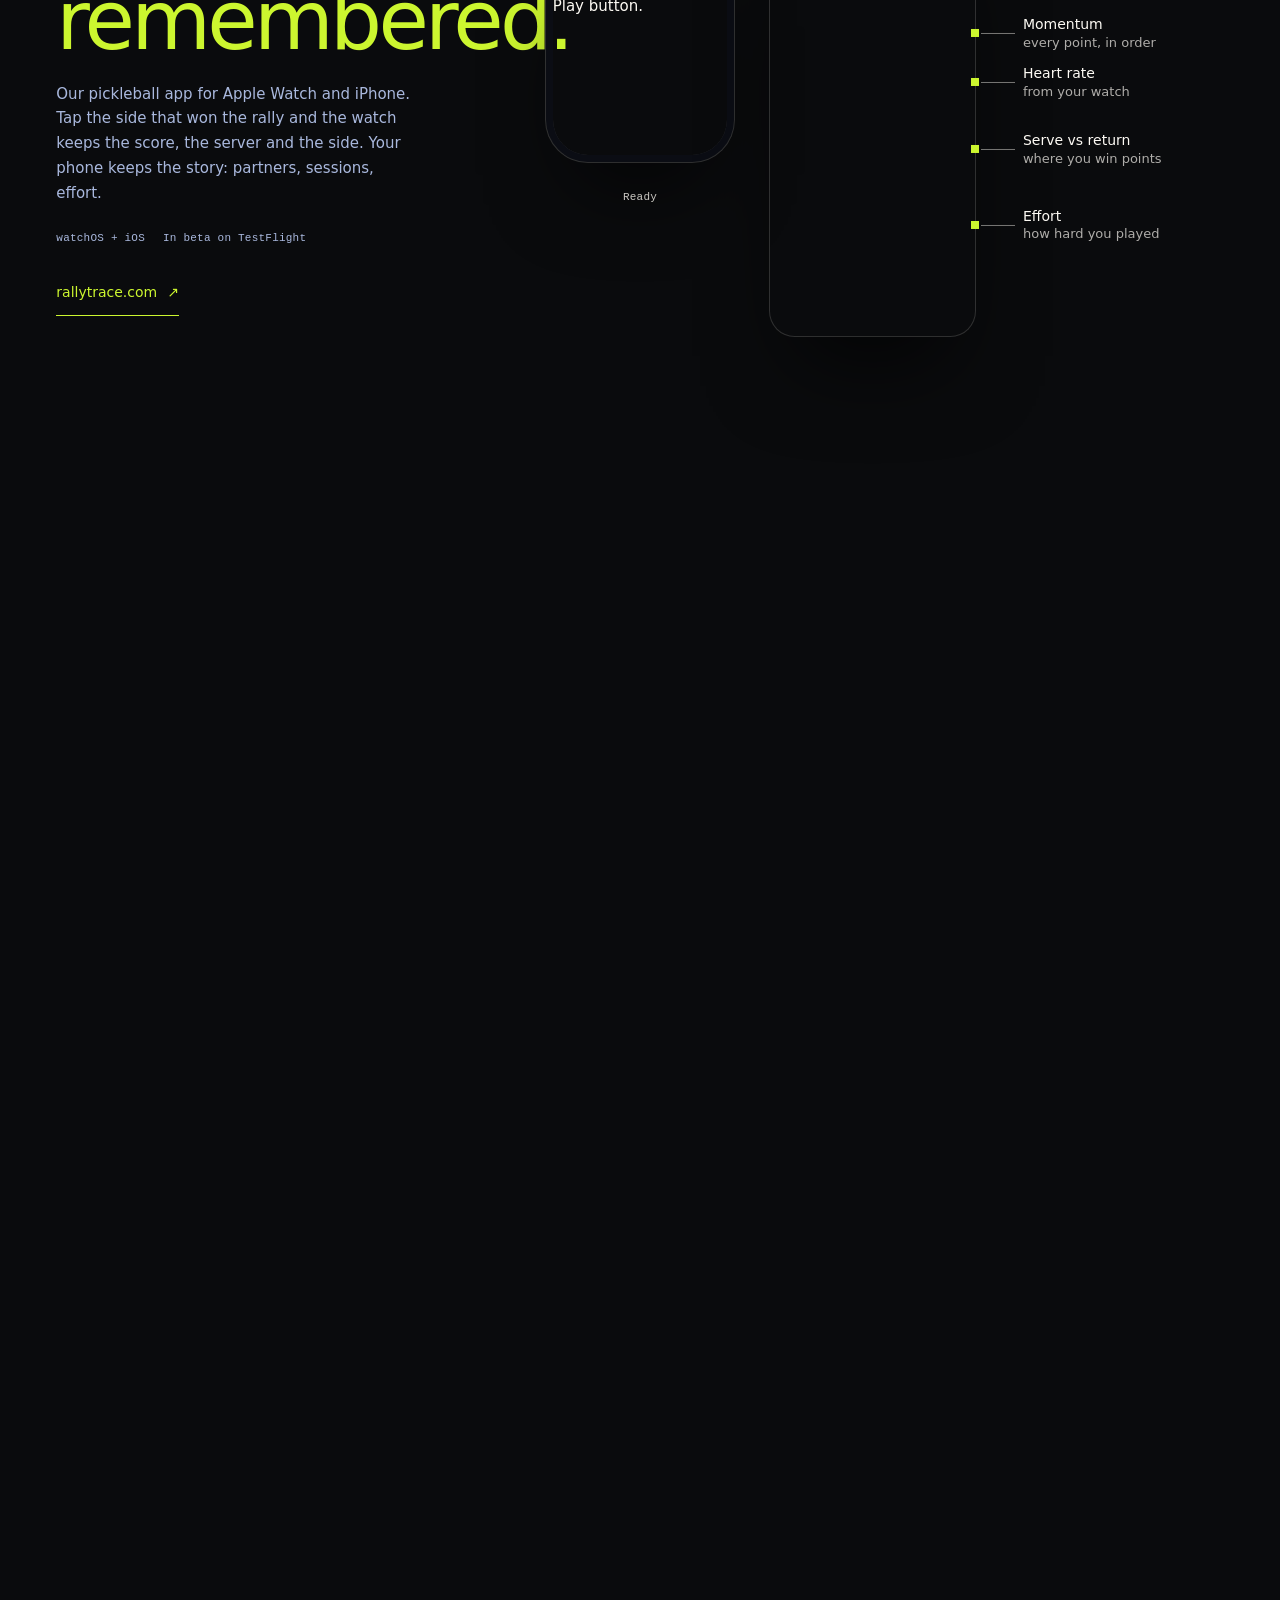
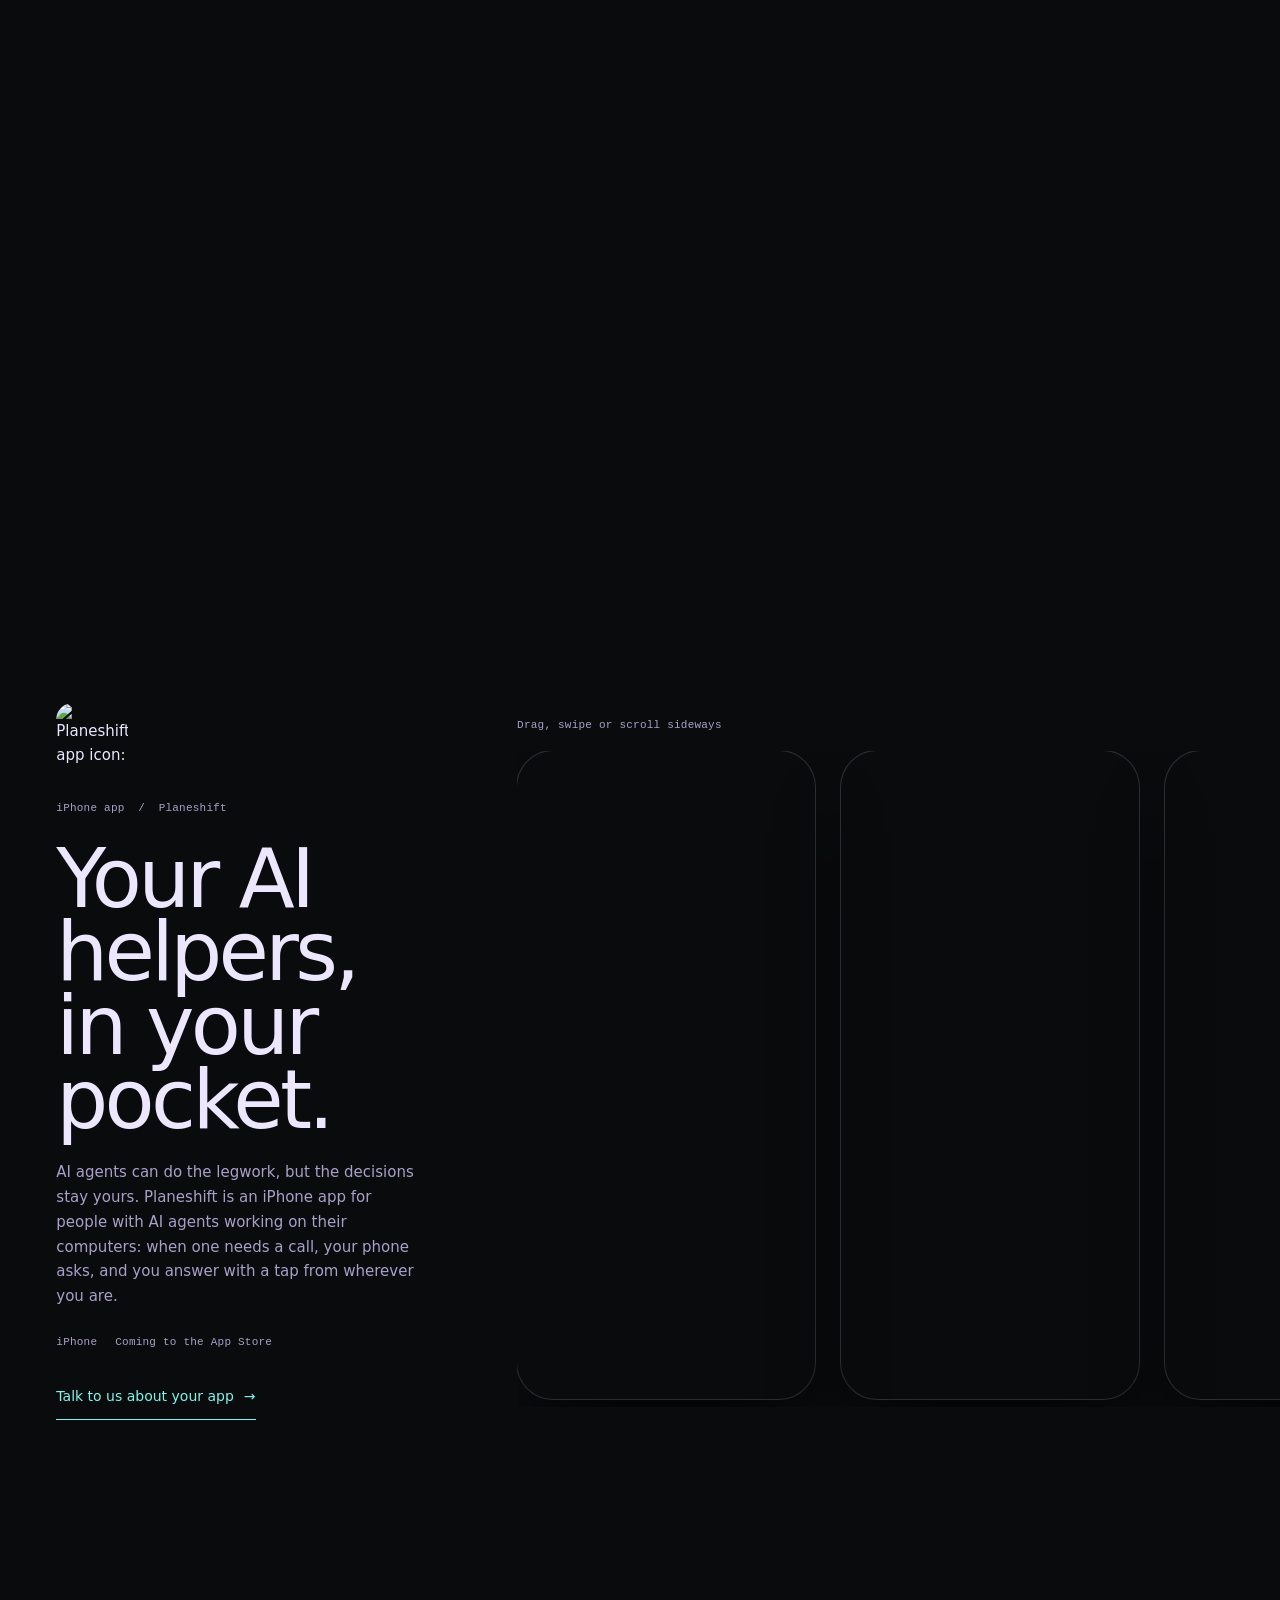
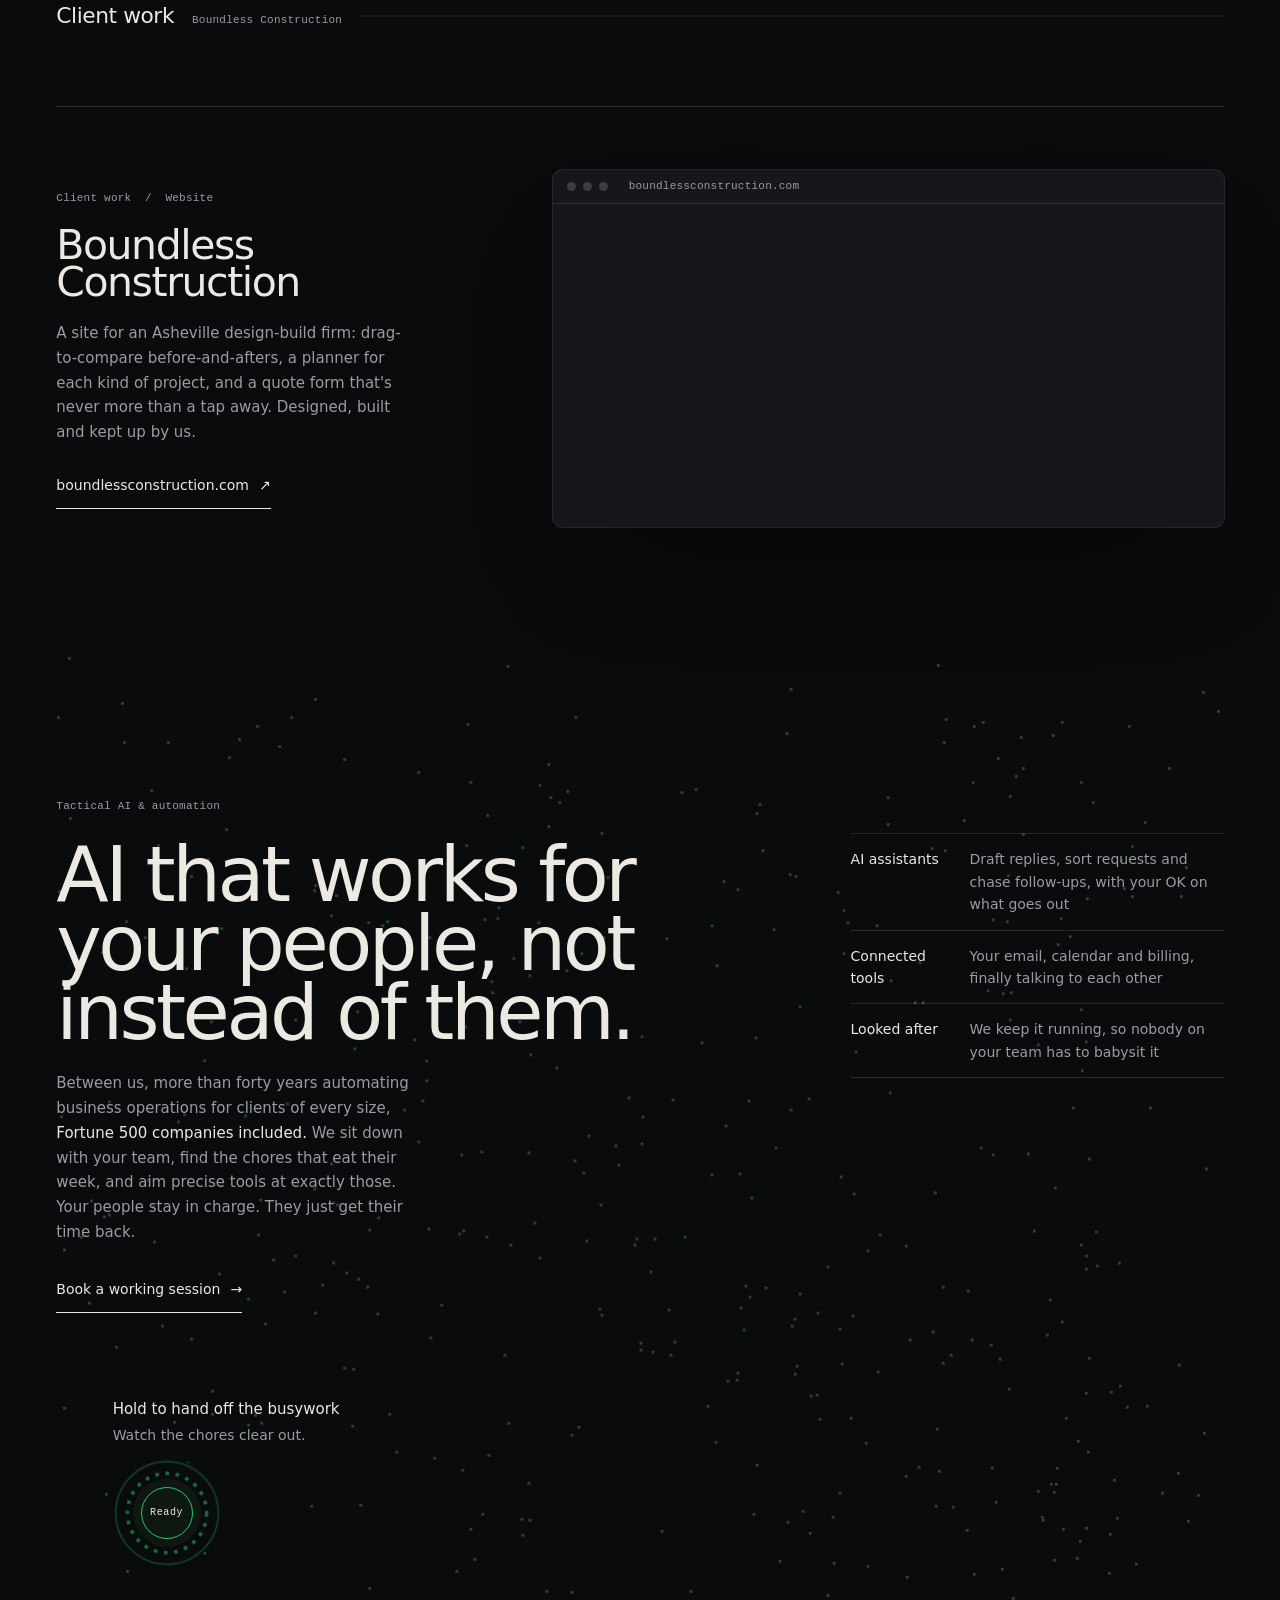
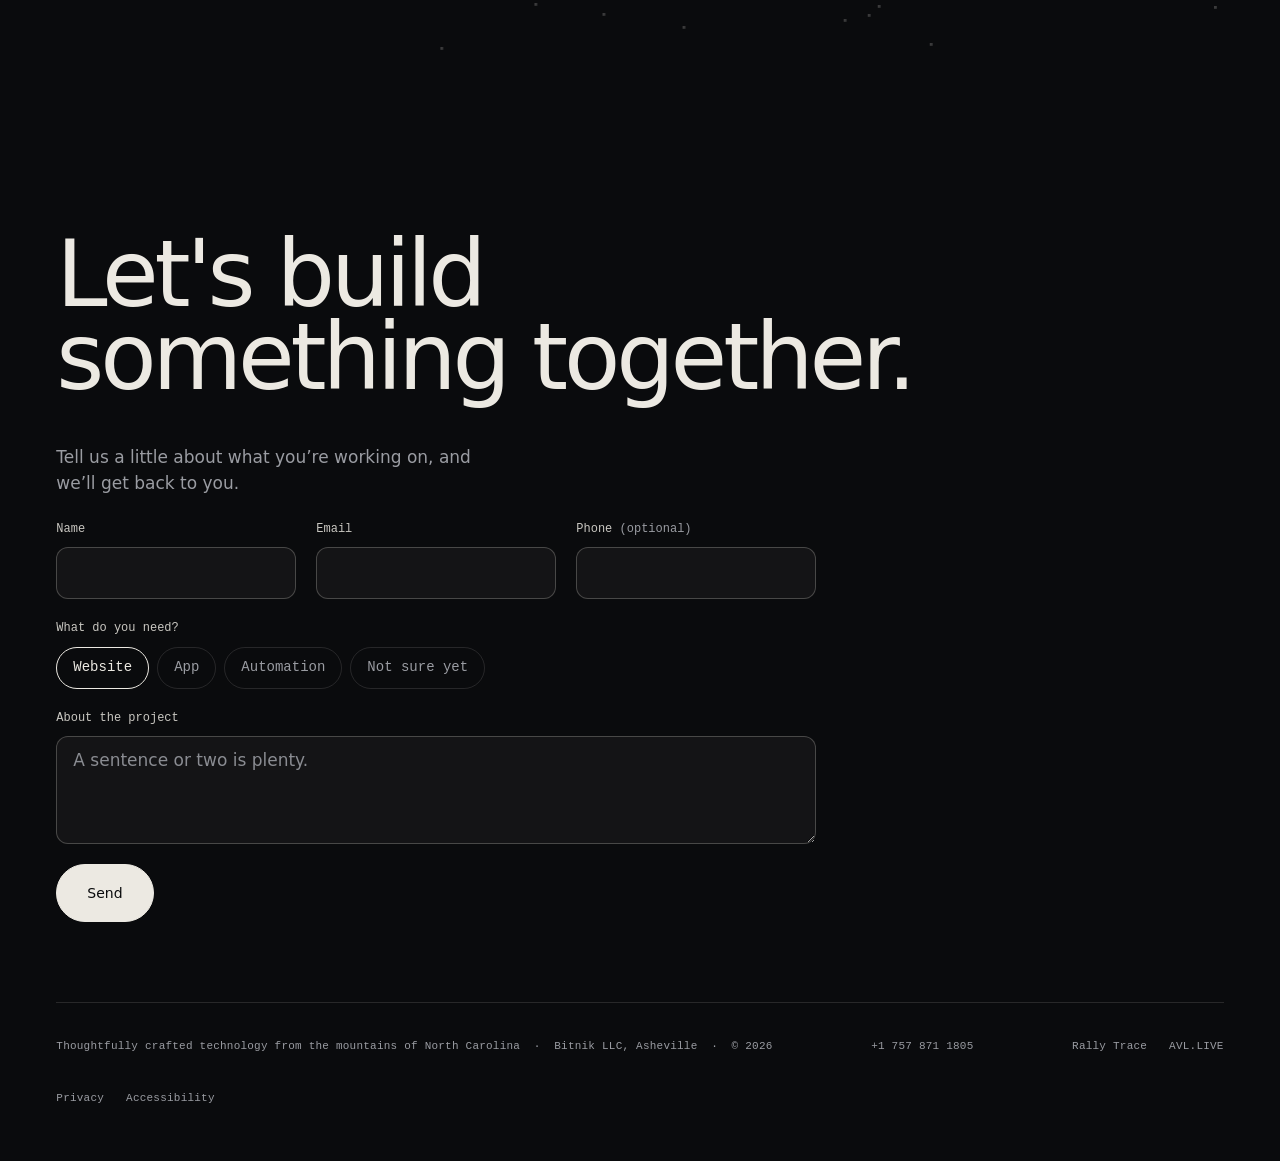
==== commit c3aacaa1: "Contact form: optional phone number, passed through to the email; intro and thank-you no longer prom" ====
--- a/public/index.html
+++ b/public/index.html
@@ -238,7 +238,8 @@
 .pform,.pdone{width:100%;max-width:760px;display:flex;flex-direction:column;gap:20px}
 .flead{width:100%;max-width:40ch;margin:0;color:var(--mute);font-size:17px;line-height:1.55}
 [hidden]{display:none!important}
-.f2{display:grid;grid-template-columns:1fr 1fr;gap:20px}
+.f2{display:grid;grid-template-columns:1fr 1fr 1fr;gap:20px}
+.fld .opt{color:var(--mute)}
 .fld{display:flex;flex-direction:column;gap:8px;border:0;margin:0;padding:0;min-width:0}
 .fld label,.fld legend{font-family:var(--mono);font-size:12px;color:#C9C7C1;padding:0}
 /* Outlined, faintly filled fields: on a dark page an underline alone reads as a rule, not a place to type. */
@@ -259,6 +260,7 @@
 .pd-h{font-family:var(--display);font-size:clamp(28px,3vw,46px);letter-spacing:-.035em}
 .pd-b{color:var(--mute)}
 .pagain{align-self:flex-start;min-height:44px;background:none;border:0;border-bottom:1px solid currentColor;padding:0;font-size:14px;cursor:pointer;color:var(--ink)}
+@media (max-width:900px){.f2{grid-template-columns:1fr 1fr}.f2 .fld:last-child{grid-column:1 / -1}}
 @media (max-width:640px){.f2{grid-template-columns:1fr}}
 .contact .addr{font-family:var(--display);font-size:clamp(22px,2.4vw,36px);letter-spacing:-.03em;user-select:all;-webkit-user-select:all}
 .contact .phone{color:var(--mute);user-select:all;-webkit-user-select:all}
@@ -492,11 +494,12 @@
     <div class="grid">
       <h2 class="display">Let's build something together.</h2>
       <div class="act">
-      <p class="flead" id="flead">Tell us a little about what you&rsquo;re working on, and we&rsquo;ll get back to you by email.</p>
+      <p class="flead" id="flead">Tell us a little about what you&rsquo;re working on, and we&rsquo;ll get back to you.</p>
       <form class="pform" aria-describedby="flead" id="pform" action="/api/contact" method="post" novalidate>
         <div class="f2">
           <div class="fld"><label for="f-name">Name</label><input id="f-name" name="name" autocomplete="name" required></div>
           <div class="fld"><label for="f-email">Email</label><input id="f-email" name="email" type="email" autocomplete="email" required></div>
+          <div class="fld"><label for="f-phone">Phone <span class="opt">(optional)</span></label><input id="f-phone" name="phone" type="tel" autocomplete="tel" inputmode="tel"></div>
         </div>
         <fieldset class="fld kinds"><legend>What do you need?</legend>
           <label><input type="radio" name="kind" value="website" checked><span>Website</span></label>
@@ -509,7 +512,7 @@
         <div class="tsbox" id="tsbox"></div>
         <div class="fsend"><button class="btn solid" type="submit">Send</button><p class="fstat" id="pstatus" aria-live="polite"></p></div>
       </form>
-      <div class="pdone" id="pdone" tabindex="-1" hidden><p class="pd-h">Thanks, <span data-name></span>.</p><p class="pd-b">We'll reply to <span data-email></span>.</p><button type="button" class="pagain" id="pagain">Send another</button></div>
+      <div class="pdone" id="pdone" tabindex="-1" hidden><p class="pd-h">Thanks, <span data-name></span>.</p><p class="pd-b">We'll be in touch soon.</p><button type="button" class="pagain" id="pagain">Send another</button></div>
       </div>
     </div>
     <footer class="foot mono">
@@ -791,7 +794,7 @@
     if(!n.value.trim()){n.setAttribute('aria-invalid','true');ok=false}
     if(!/^\S+@\S+\.\S+$/.test(m.value.trim())){m.setAttribute('aria-invalid','true');ok=false}
     if(!ok){st.textContent='Add your name and a valid email so we can reply.';(n.getAttribute('aria-invalid')?n:m).focus();return}
-    var data={name:n.value.trim(),email:m.value.trim(),kind:(f.querySelector('input[name=kind]:checked')||{}).value||'unsure',message:f.elements.message.value,website:f.elements.website.value,elapsed:Date.now()-t0};
+    var data={name:n.value.trim(),email:m.value.trim(),kind:(f.querySelector('input[name=kind]:checked')||{}).value||'unsure',phone:f.elements.phone.value.trim(),message:f.elements.message.value,website:f.elements.website.value,elapsed:Date.now()-t0};
     btn.disabled=true;st.style.color='var(--mute)';st.textContent='Sending…';loadTs();
     waitToken(function(t){
       data.token=t;
@@ -800,7 +803,7 @@
         .then(function(){
           btn.disabled=false;st.textContent='';st.style.color='';
           f.hidden=true;var d=document.getElementById('pdone');d.hidden=false;
-          d.querySelector('[data-name]').textContent=data.name.split(/\s+/)[0];d.querySelector('[data-email]').textContent=data.email;
+          d.querySelector('[data-name]').textContent=data.name.split(/\s+/)[0];
           d.focus();
         })
         .catch(function(err){
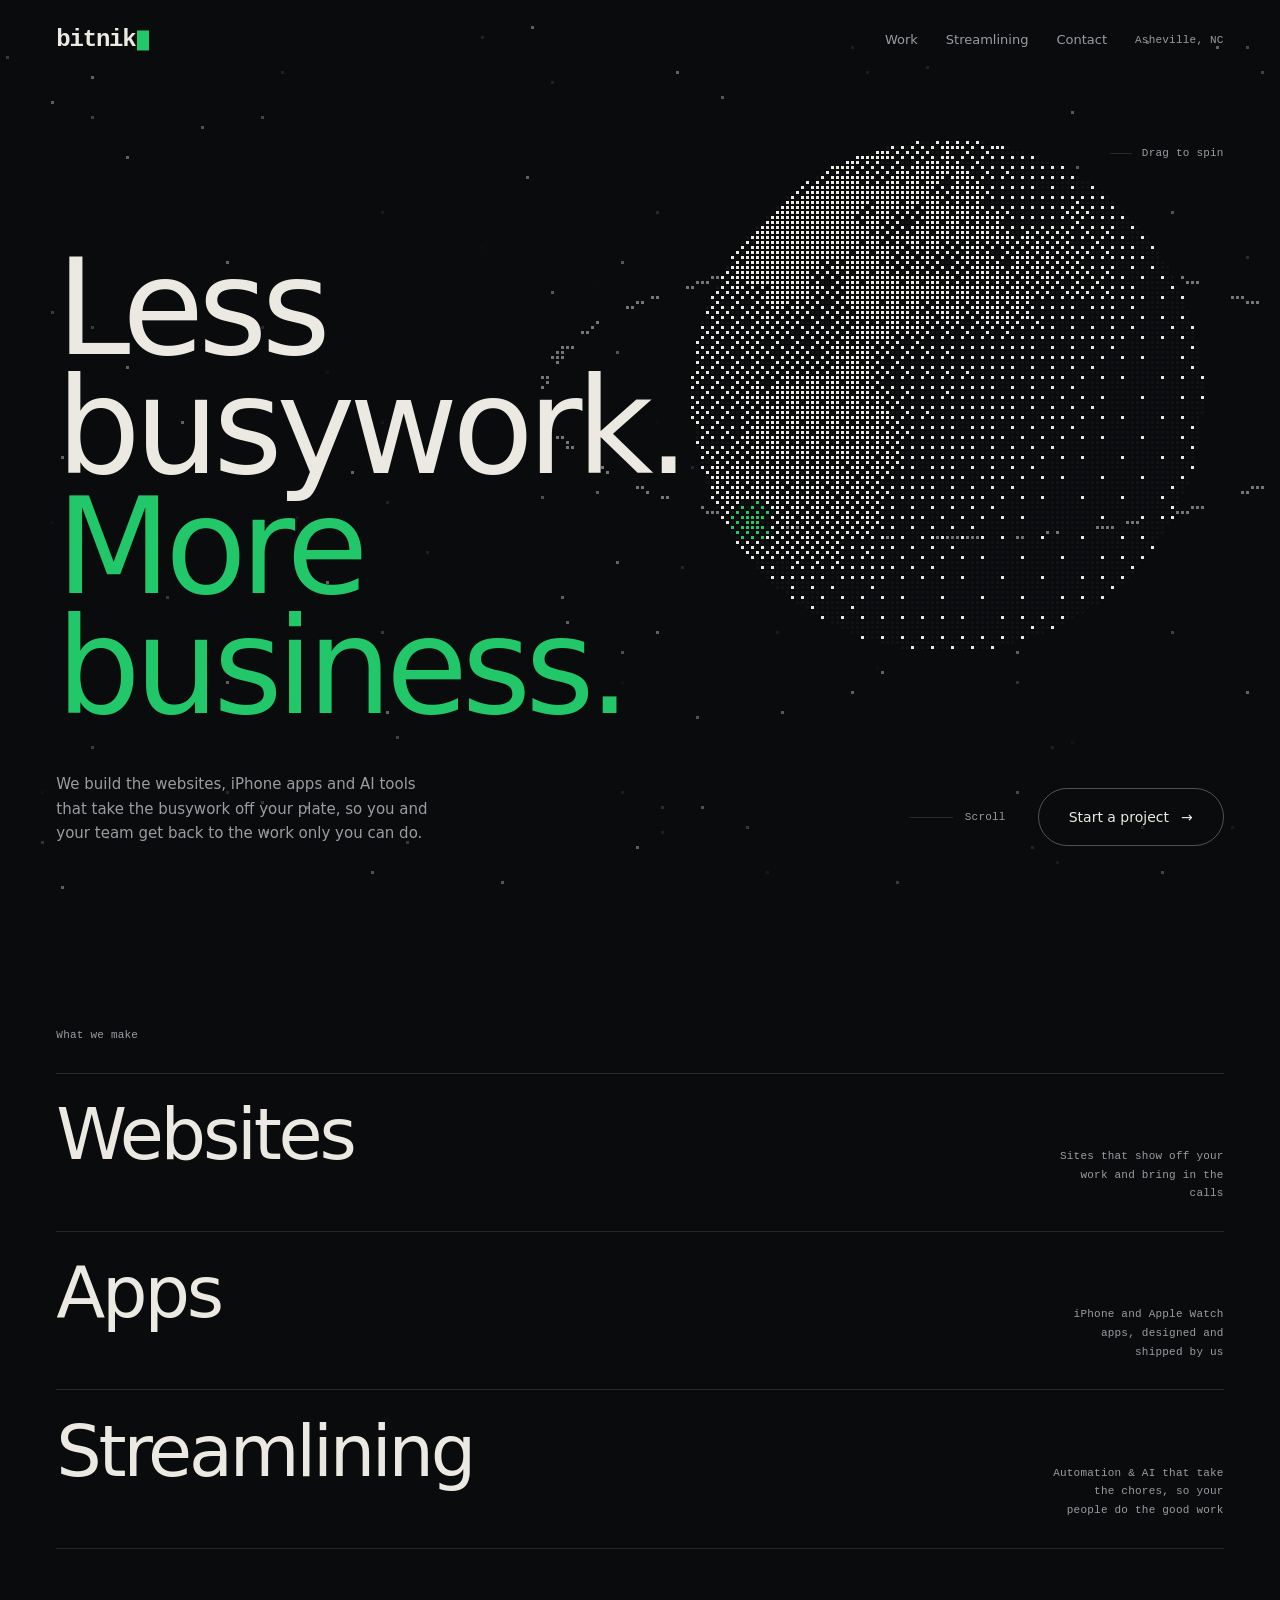
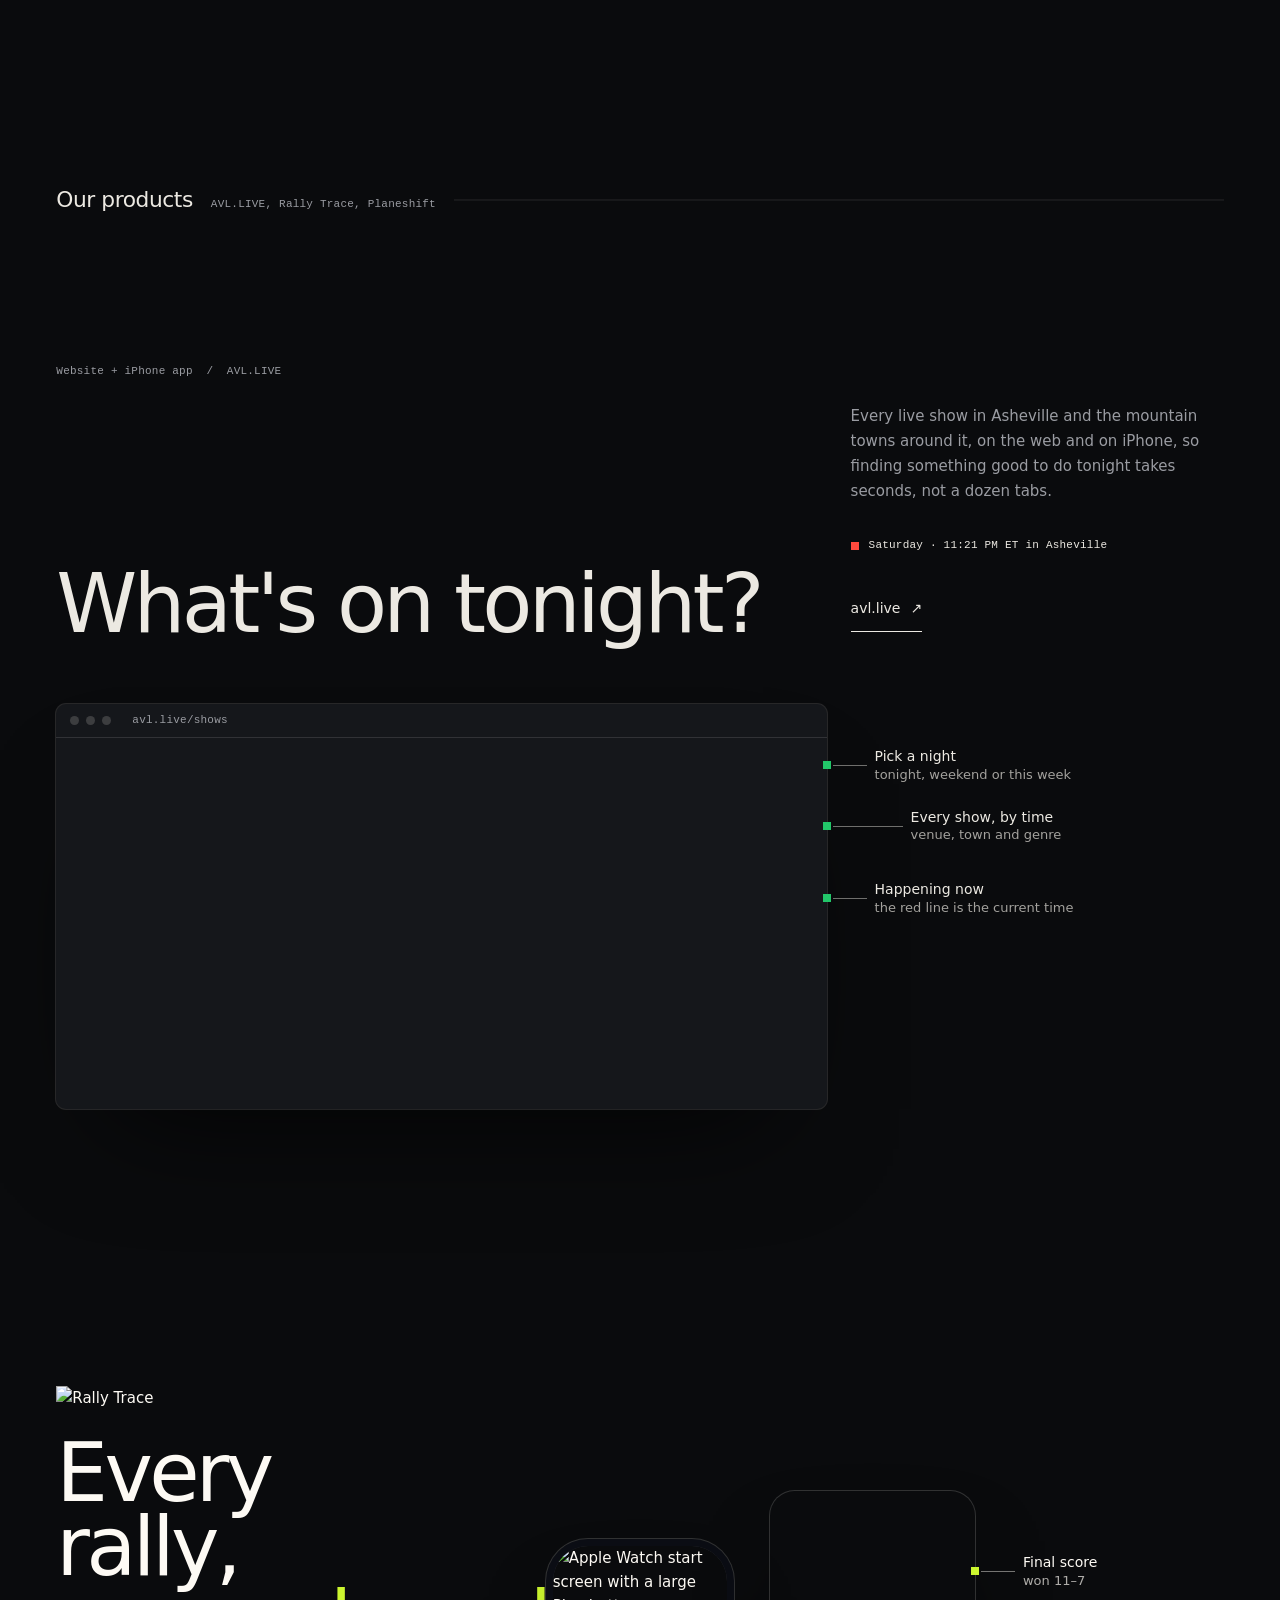
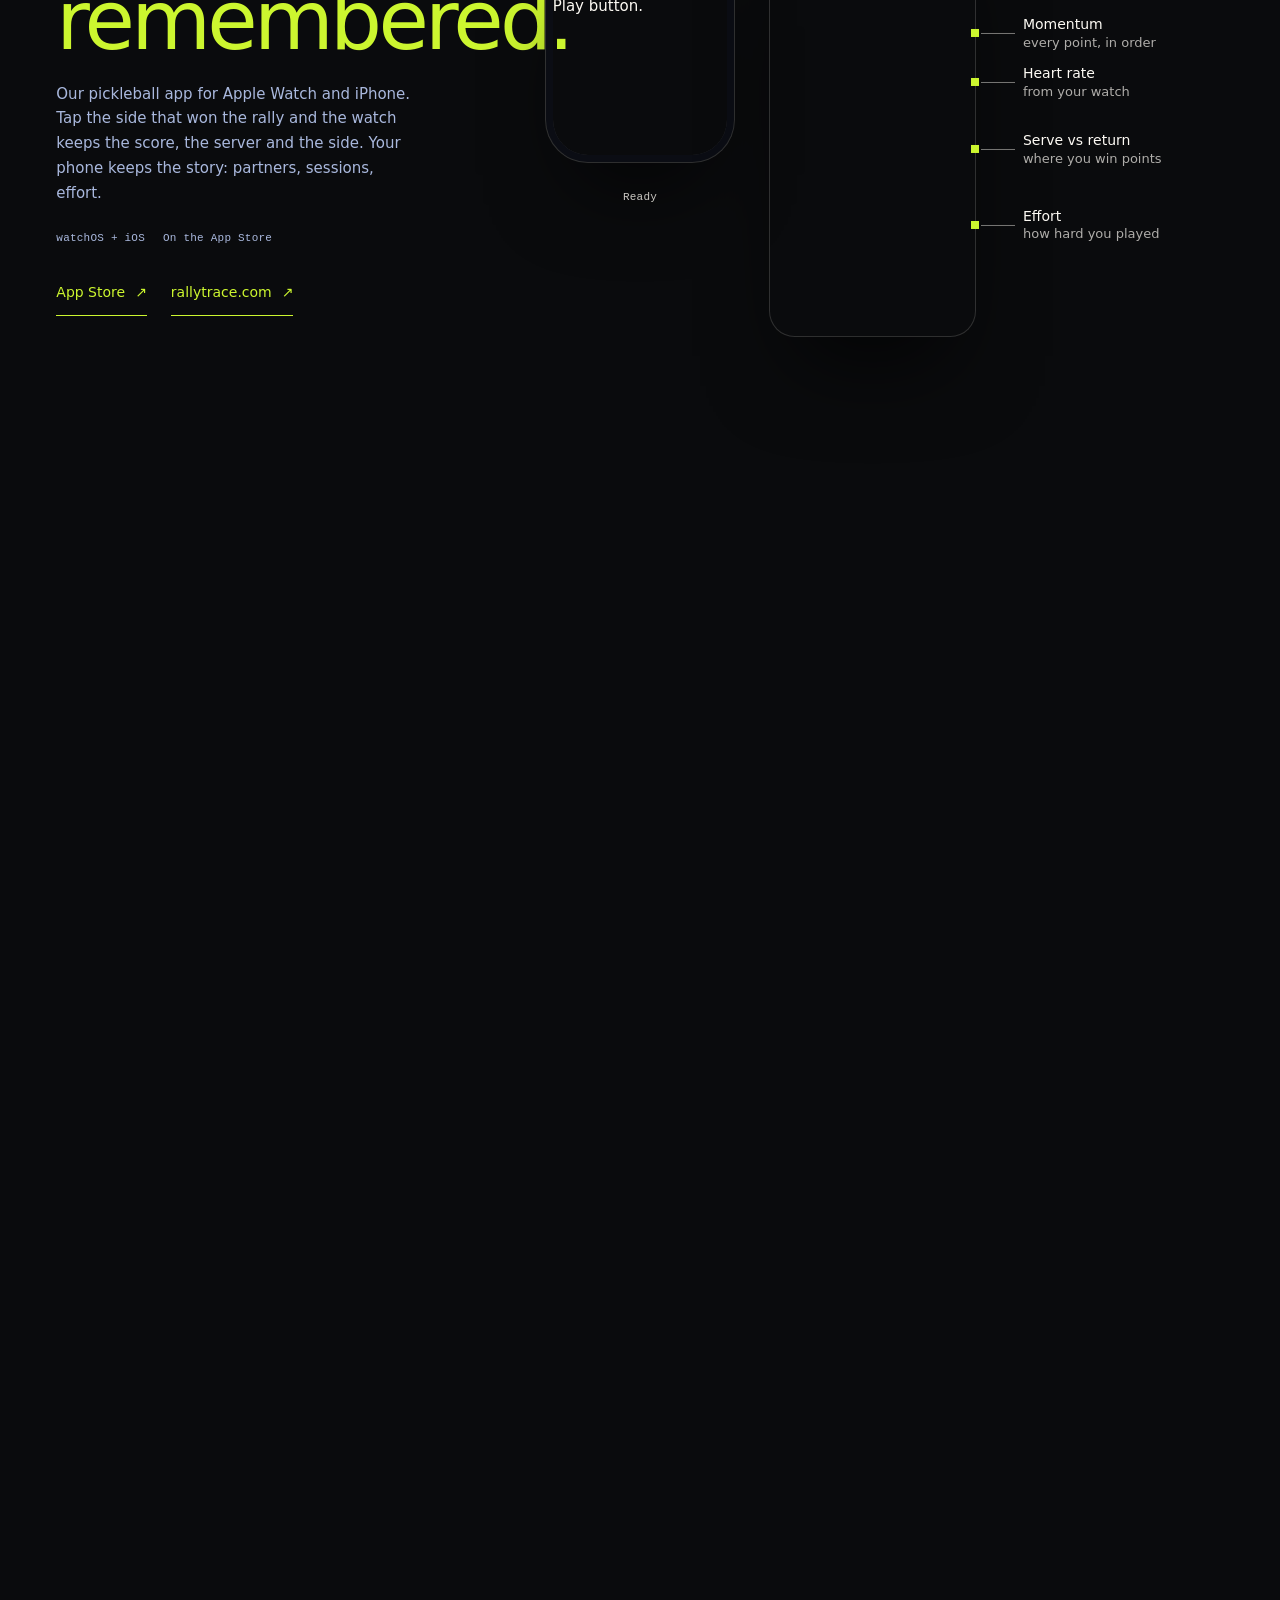
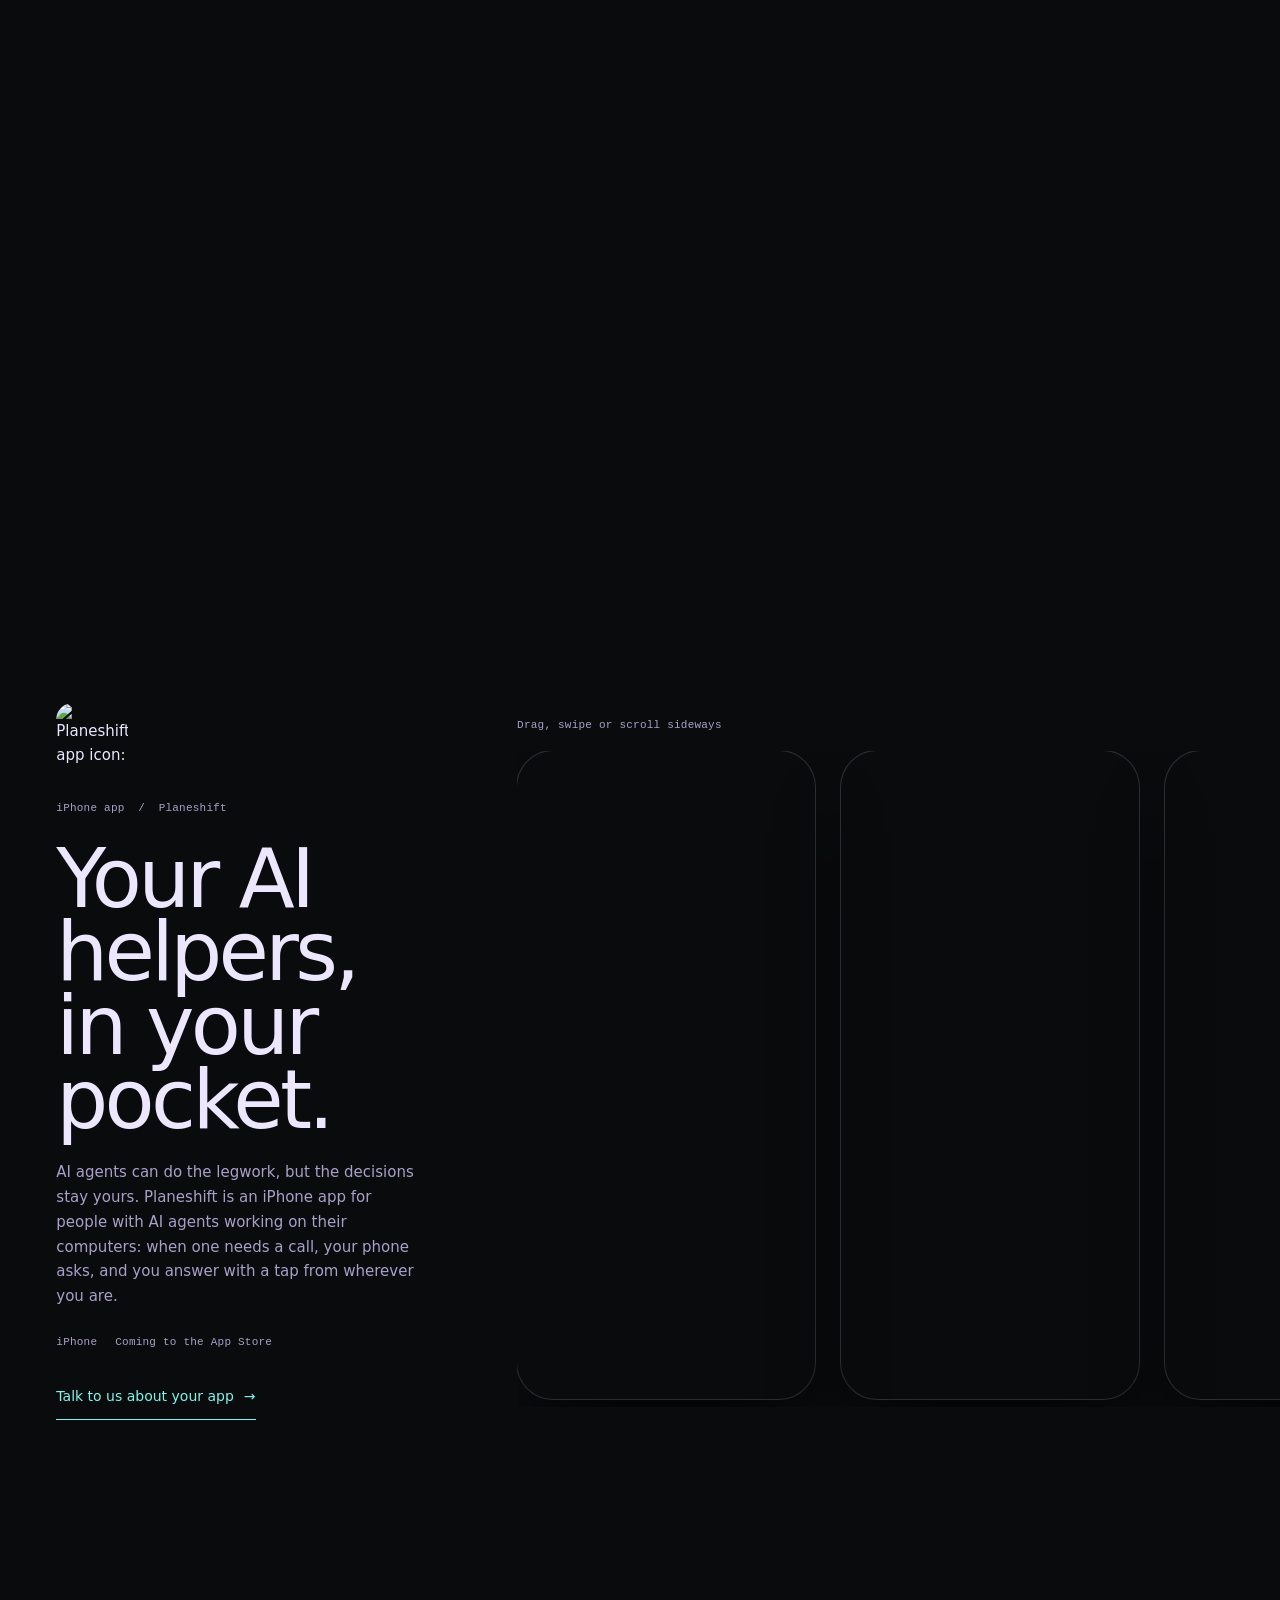
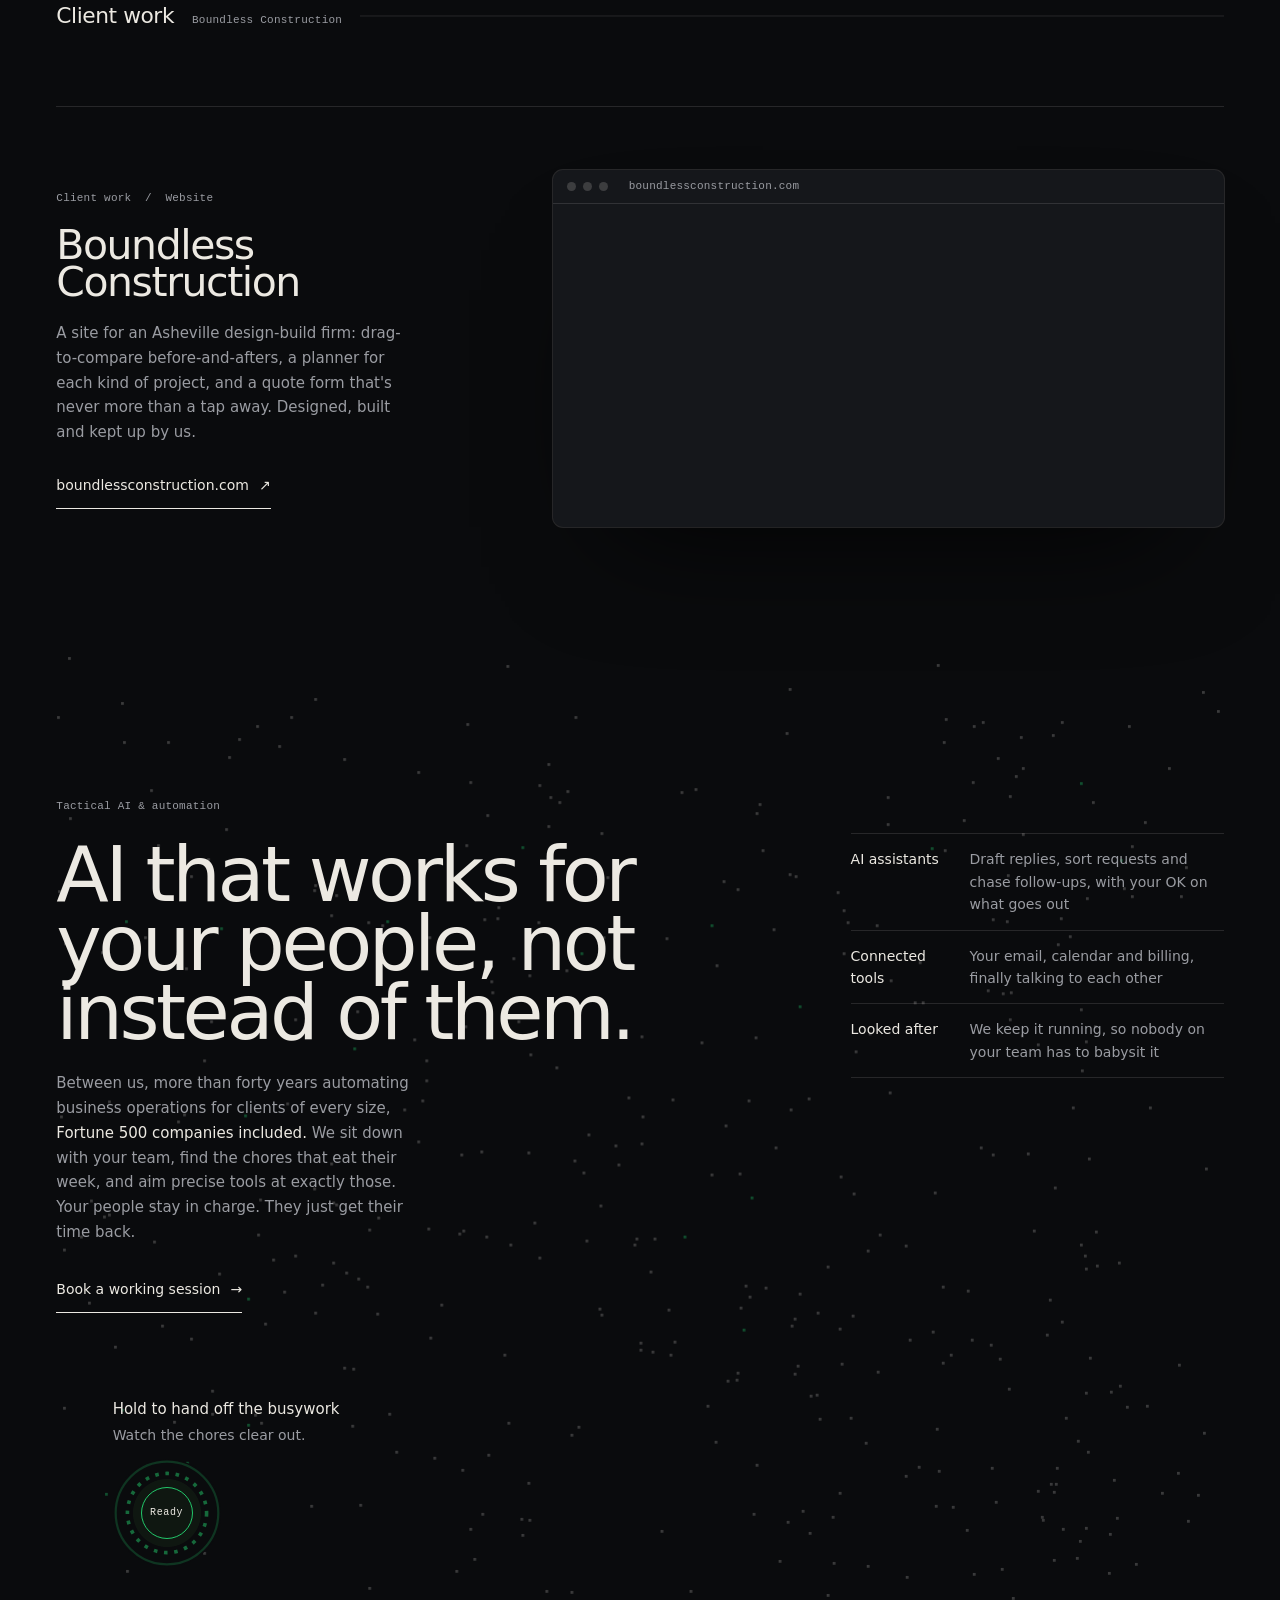
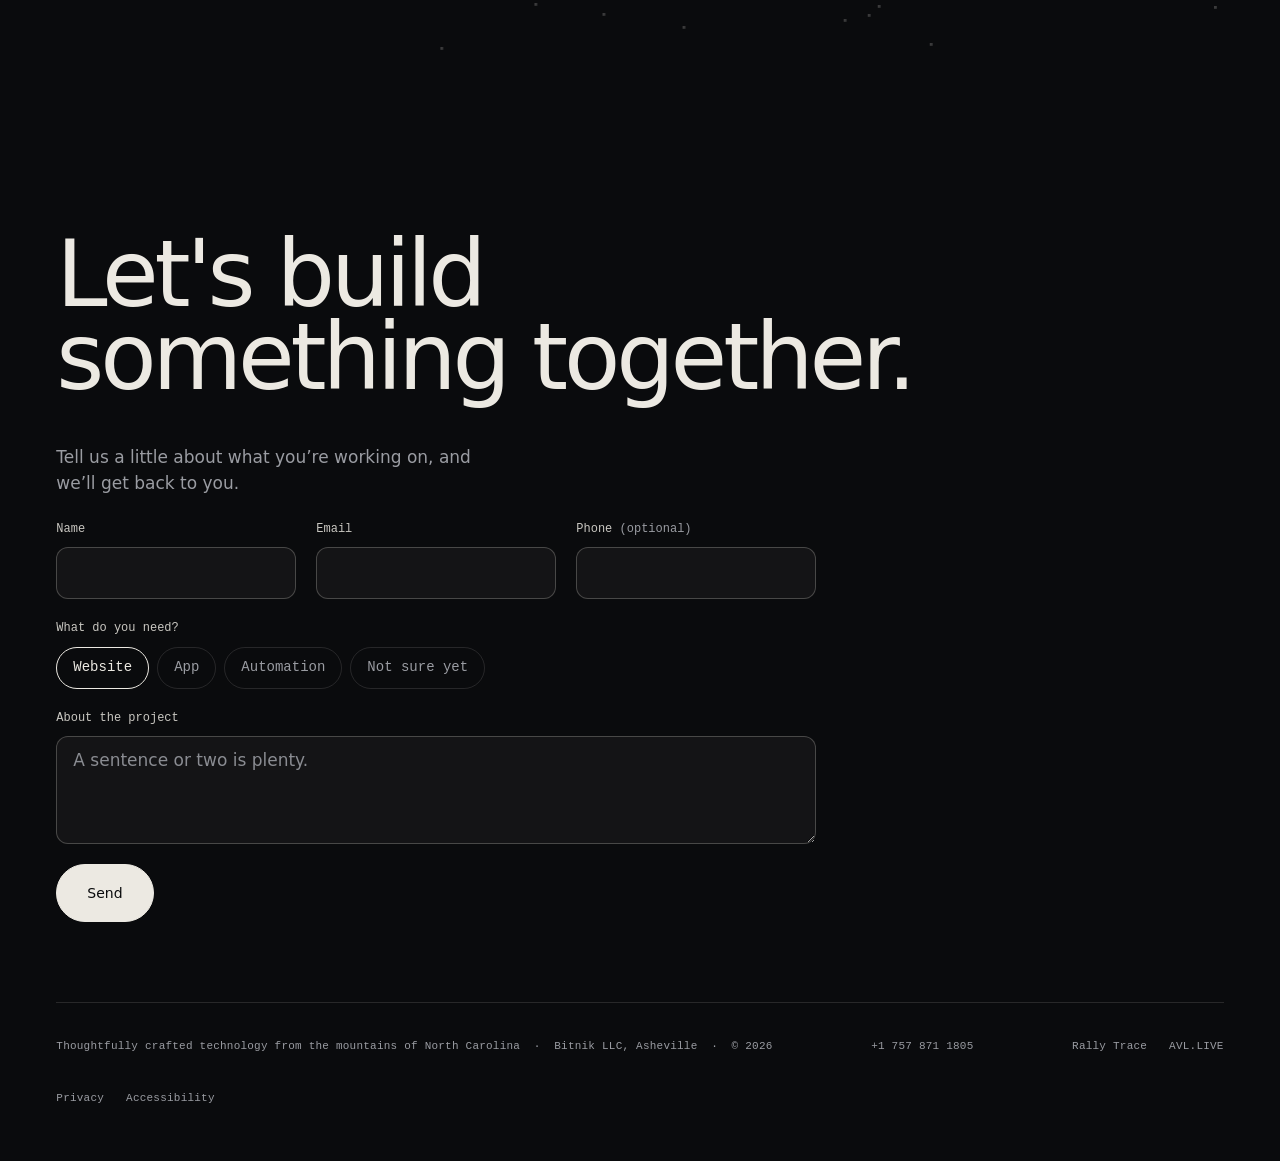
==== commit 2937e8d7: "Rally Trace is on the App Store: say so, and link to it beside rallytrace.com" ====
--- a/public/index.html
+++ b/public/index.html
@@ -166,6 +166,7 @@
 .rt .ctext h3 em{font-style:normal;color:var(--rt-lime)}
 .rt-logo{height:26px;width:auto}
 .rt .link{color:var(--rt-lime)}
+.links{display:flex;flex-wrap:wrap;gap:4px 24px}
 .watch{grid-column:6 / span 2;justify-self:center;width:min(100%,220px);display:flex;flex-direction:column;align-items:center;gap:22px}
 .wstack{position:relative;width:100%;aspect-ratio:416/496;border-radius:20%/17%;overflow:hidden;box-shadow:0 0 0 7px #0b0d14,0 0 0 8px rgba(253,250,244,.16),0 50px 90px -30px rgba(0,0,0,.8)}
 .wstack img{position:absolute;inset:0;width:100%;height:100%;opacity:0;transition:opacity .45s var(--ease)}
@@ -408,8 +409,11 @@
         <img class="rt-logo" src="/img/rt-logo.svg" width="1057" height="648" alt="Rally Trace" style="width:auto">
         <h3 class="display">Every rally, <em>remembered.</em></h3>
         <p class="body">Our pickleball app for Apple Watch and iPhone. Tap the side that won the rally and the watch keeps the score, the server and the side. Your phone keeps the story: partners, sessions, effort.</p>
-        <p class="meta mono"><span>watchOS + iOS</span><span>In beta on TestFlight</span></p>
-        <a class="link" href="https://rallytrace.com/" target="_blank" rel="noopener">rallytrace.com <span aria-hidden="true">↗</span></a>
+        <p class="meta mono"><span>watchOS + iOS</span><span>On the App Store</span></p>
+        <div class="links">
+          <a class="link" href="https://apps.apple.com/app/id6823233667" target="_blank" rel="noopener">App Store <span aria-hidden="true">↗</span></a>
+          <a class="link" href="https://rallytrace.com/" target="_blank" rel="noopener">rallytrace.com <span aria-hidden="true">↗</span></a>
+        </div>
       </div>
       <div class="watch">
         <div class="wstack" id="wstack">
